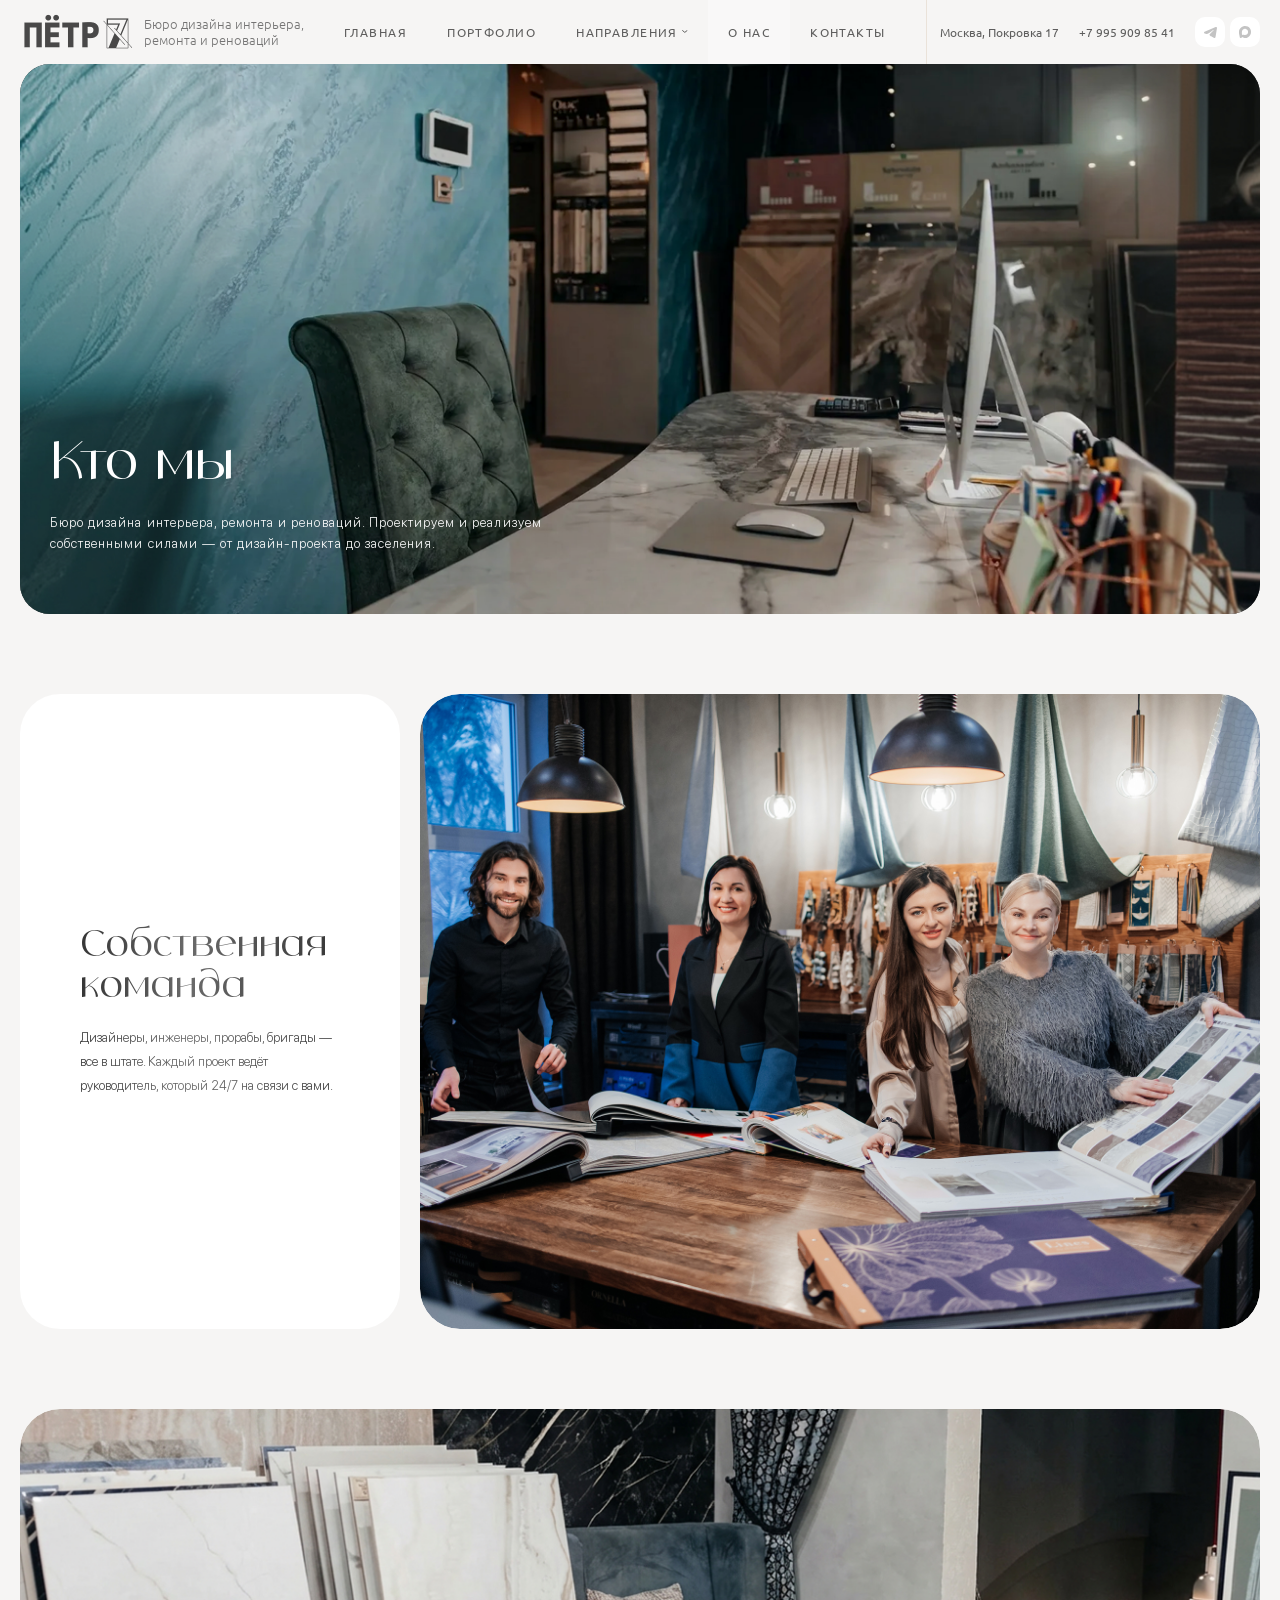
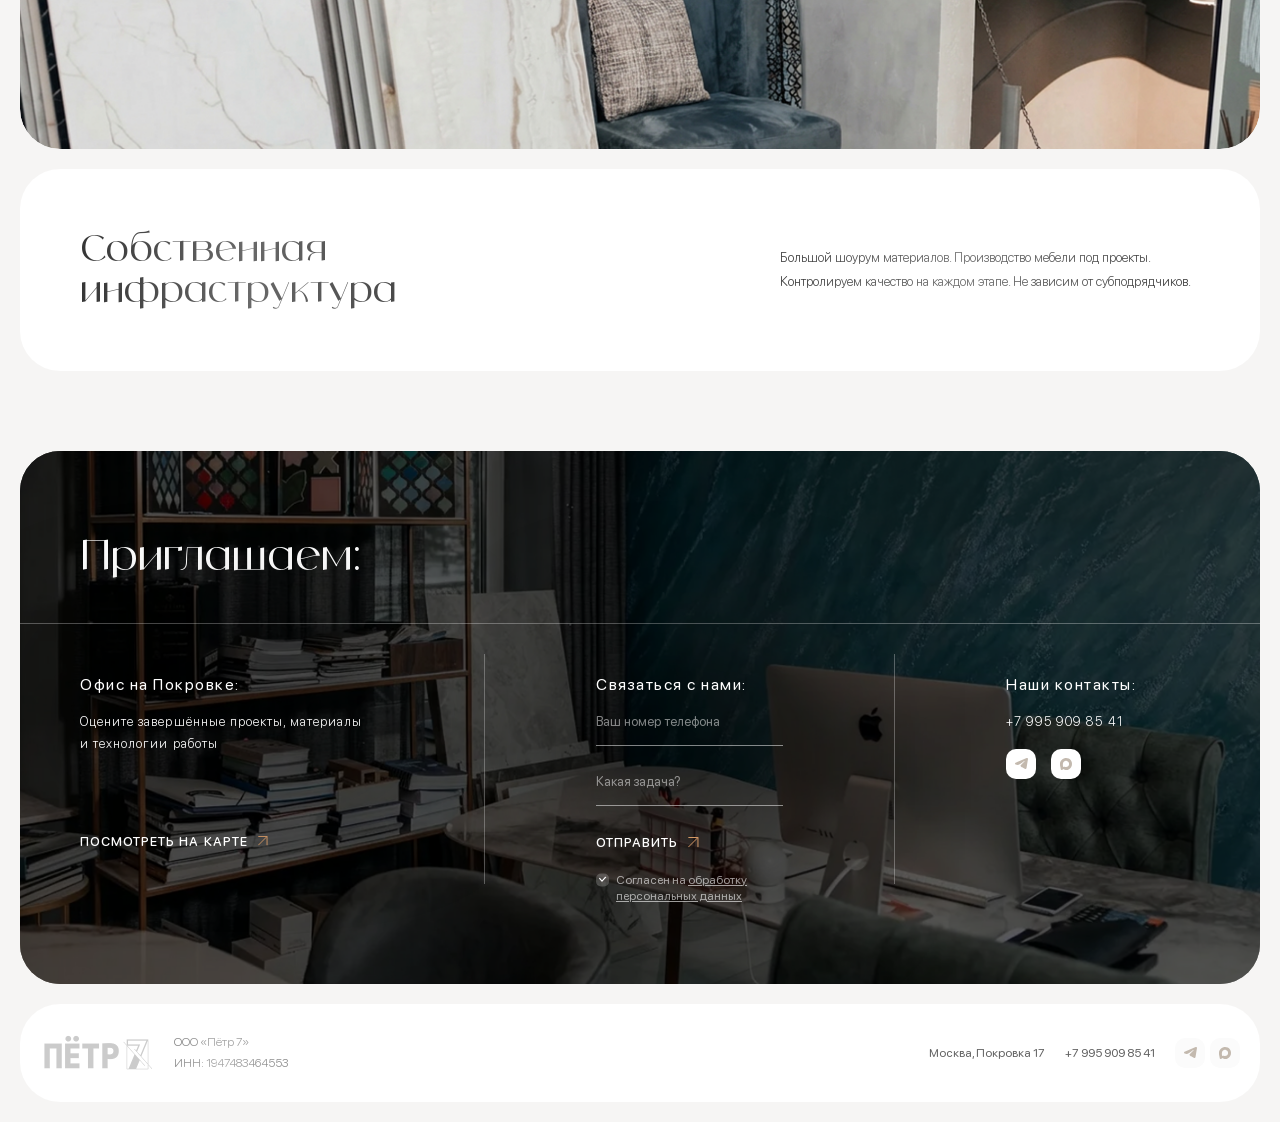
==== about.html @ 589fa59e "Initial commit" ====
<!DOCTYPE html>
<html lang="ru">
	<head>
		<meta http-equiv="Content-Type" content="text/html; charset=utf-8">

		<!-- Adapting the page for mobile devices -->
		<meta name="viewport" content="width=device-width, initial-scale=1, maximum-scale=1">

		<!-- Prohibition of phone number recognition -->
		<meta name="format-detection" content="telephone=no">
		<meta name="SKYPE_TOOLBAR" content ="SKYPE_TOOLBAR_PARSER_COMPATIBLE">

		<!-- Page title -->
		<title>Заголовок страницы</title>

		<!-- Meta description -->
		<meta name="description" content="">

		<!-- Meta Keywords -->
		<meta name="keywords" content="">

		<!-- Changing the color of the mobile browser panel -->
		<meta name="msapplication-TileColor" content="#353535">
		<meta name="theme-color" content="#353535">

		<!-- Connecting style files -->
		<link rel="stylesheet" href="css/reset.css">
		<link rel="stylesheet" href="css/swiper-bundle.min.css">
		<link rel="stylesheet" href="css/swiper.css">
		<link rel="stylesheet" href="css/fancybox.css">
		<link rel="stylesheet" href="css/styles.css">
		<link rel="stylesheet" href="css/fonts.css">

		<link rel="stylesheet" href="css/response_1439.css" media="print, (max-width: 1439px)">
		<link rel="stylesheet" href="css/response_1279.css" media="print, (max-width: 1279px)">
		<link rel="stylesheet" href="css/response_1023.css" media="print, (max-width: 1023px)">
		<link rel="stylesheet" href="css/response_767.css" media="print, (max-width: 767px)">
	</head>

	<body>
		<div class="wrap">
			<div class="main">
				<header>
					<div class="cont">
						<a href="/" class="logo">
							<img src="images/logo.png" alt="">

							<span>Бюро дизайна интерьера,<br> ремонта и реноваций</span>
						</a>

						<nav class="menu">
							<div class="item">
								<a href="/">
									<span>Главная</span>
								</a>
							</div>

							<div class="item">
								<a href="/">
									<span>Портфолио</span>
								</a>
							</div>

							<div class="item">
								<a href="/" class="sub_link">
									<span>Направления</span>

									<svg class="arr"><use xlink:href="images/sprite.svg#ic_arr_ver"></use></svg>
								</a>

								<div class="sub">
									<div><a href="/"></a></div>
								</div>
							</div>

							<div class="item">
								<a class="active">
									<span>О нас</span>
								</a>
							</div>

							<div class="item">
								<a href="/">
									<span>Контакты</span>
								</a>
							</div>
						</nav>

						<div class="address">Москва, Покровка 17</div>

						<div class="phone">
							<a href="tel:+7 995 909 85 41">+7 995 909 85 41</a>
						</div>

						<div class="messengers">
							<a href="/" target="_blank" rel="noopener nofollow" class="tg_link">
								<svg class="icon"><use xlink:href="images/sprite.svg#ic_tg"></use></svg>
							</a>

							<a href="/" target="_blank" rel="noopener nofollow" class="max_link">
								<svg class="icon"><use xlink:href="images/sprite.svg#ic_max"></use></svg>
							</a>
						</div>
					</div>
				</header>


				<section class="mob_header">
					<div class="cont">
						<div class="top">
							<div class="logo">
								<img src="images/logo.png" alt="">
							</div>

							<div class="btns">
								<a href="tel:+7 995 909 85 41" class="btn phone_link">
									<svg class="icon"><use xlink:href="images/sprite.svg#ic_phone"></use></svg>
								</a>

								<a href="/" target="_blank" rel="noopener nofollow" class="btn tg_link">
									<svg class="icon"><use xlink:href="images/sprite.svg#ic_tg"></use></svg>
								</a>

								<a href="/" target="_blank" rel="noopener nofollow" class="btn max_link">
									<svg class="icon"><use xlink:href="images/sprite.svg#ic_max"></use></svg>
								</a>

								<button class="btn mob_menu_btn">
									<svg class="icon"><use xlink:href="images/sprite.svg#ic_menu"></use></svg>
								</button>
							</div>
						</div>

						<div class="bottom">
							<div class="name text_gradient">Бюро дизайна интерьера,<br> ремонта и реноваций</div>

							<div class="address">Москва,<br> Покровка 17</div>
						</div>
					</div>
				</section>


				<section class="about_head block">
					<div class="data">
						<div class="cont l_w">
							<div class="title">Кто мы</div>

							<div class="desc">Бюро дизайна интерьера, ремонта и реноваций. Проектируем и реализуем собственными силами — от дизайн-проекта до заселения.</div>
						</div>

						<picture class="bg">
							<img src="images/tmp/about_head_image.jpg" alt="" loading="lazy" class="cover">
						</picture>
					</div>
				</section>


				<section class="team block">
					<div class="cont l_w">
						<div class="block_head">
							<div class="title medium text_gradient">Собственная команда</div>

							<div class="desc text_gradient">Дизайнеры, инженеры, прорабы, бригады —<br> все в штате. Каждый проект ведёт руководитель, который 24/7 на связи с вами.</div>
						</div>

						<picture class="image">
							<img src="images/tmp/team_image.jpg" alt="" loading="lazy" class="cover">
						</picture>
					</div>
				</section>


				<section class="infrastructure block">
					<div class="cont l_w">
						<picture class="image">
							<img src="images/tmp/infrastructure_image.jpg" alt="" loading="lazy" class="cover">
						</picture>

						<div class="block_head">
							<div class="title medium text_gradient">Собственная инфраструктура</div>

							<div class="desc text_gradient">Большой шоурум материалов. Производство мебели под проекты.<br> Контролируем качество на каждом этапе. Не зависим от субподрядчиков.</div>
						</div>
					</div>
				</section>


				<section class="contacts_block">
					<div class="data">
						<div class="cont">
							<div class="block_head xl_m">
								<div class="title">Приглашаем:</div>
							</div>

							<div class="row">
								<div class="col">
									<div class="office">
										<div class="title">Офис на Покровке:</div>

										<div class="desc">Оцените завершённые проекты, материалы и технологии работы</div>
									</div>

									<div class="map_link">
										<a href="/">
											<span>ПОСМОТРЕТЬ НА КАРТЕ</span>

											<svg class="icon"><use xlink:href="images/sprite.svg#ic_arrow_diagonal"></use></svg>
										</a>
									</div>
								</div>

								<div class="sep"></div>

								<div class="feedback">
									<div class="title">Связаться с нами:</div>

									<form action="" class="form">
										<div class="line">
											<div class="field">
												<input type="tel" name="" value="" class="input" placeholder="Ваш номер телефона">
											</div>
										</div>

										<div class="line">
											<div class="field">
												<input type="text" name="" value="" class="input" placeholder="Какая задача?">
											</div>
										</div>

										<div class="submit">
											<button type="submit" class="submit_btn">
												<span>ОТПРАВИТЬ</span>

												<svg class="icon"><use xlink:href="images/sprite.svg#ic_arrow_diagonal"></use></svg>
											</button>
										</div>

										<div class="agree">
											<div class="field">
												<label class="checkbox">
													<input type="checkbox" name="agree" checked>

													<div class="check">
														<svg class="icon"><use xlink:href="images/sprite.svg#ic_check"></use></svg>
													</div>

													<div>Согласен на <a href="/" target="_blank">обработку персональных данных</a></div>
												</label>
											</div>
										</div>
									</form>
								</div>

								<div class="sep"></div>

								<div class="contacts">
									<div class="title">Наши контакты:</div>

									<div class="phone">
										<a href="tel:+7 995 909 85 41">+7 995 909 85 41</a>
									</div>

									<div class="messengers">
										<a href="/" target="_blank" rel="noopener nofollow" class="tg_link">
											<svg class="icon"><use xlink:href="images/sprite.svg#ic_tg"></use></svg>
										</a>

										<a href="/" target="_blank" rel="noopener nofollow" class="max_link">
											<svg class="icon"><use xlink:href="images/sprite.svg#ic_max"></use></svg>
										</a>
									</div>
								</div>
							</div>
						</div>

						<picture class="bg">
							<img src="images/tmp/bg_contacts_info.jpg" alt="" loading="lazy" class="cover">
						</picture>
					</div>
				</section>
			</div>


			<footer>
				<div class="data">
					<div class="cont">
						<div class="logo">
							<img src="images/logo.png" alt="">
						</div>

						<div class="copyright">
							<div class="text_gradient">ООО «Пётр 7»</div>

							<div class="text_gradient">ИНН: 1947483464553</div>
						</div>

						<div class="address">Москва, Покровка 17</div>

						<div class="phone">
							<a href="tel:+7 995 909 85 41">+7 995 909 85 41</a>
						</div>

						<div class="messengers">
							<a href="/" target="_blank" rel="noopener nofollow" class="tg_link">
								<svg class="icon"><use xlink:href="images/sprite.svg#ic_tg"></use></svg>
							</a>

							<a href="/" target="_blank" rel="noopener nofollow" class="max_link">
								<svg class="icon"><use xlink:href="images/sprite.svg#ic_max"></use></svg>
							</a>
						</div>
					</div>
				</div>
			</footer>


			<div class="overlay"></div>
		</div>


		<!-- Connecting javascript files -->
		<script src="js/jquery-3.7.1.min.js"></script>
		<script src="js/functions.js"></script>
		<script src="js/swiper-bundle.min.js"></script>
		<script src="js/fancybox.js"></script>
		<script src="js/imask.js"></script>
		<script src="js/scripts.js"></script>
	</body>
</html>
---- css/styles.css ----
/*-------------------
    Global styles
-------------------*/
:root
{
    --bg: #f6f5f4;
    --bg_white: #fff;
    --bg_dark: #353535;
    --cont_padding: 20px;
    --cont_padding_double: calc(var(--cont_padding) * 2);
    --cont_padding_half: calc(var(--cont_padding) * .5);
    --content_width_l: 1280px;
    --content_width: 1140px;
    --scroll_width: 17px;
    --custom_scroll_width: 10px;
    --custom_scroll_height: 10px;
    --custom_scroll_border_radius: 0;
    --primary_color: #d59965;
    --dark_color: #353535;
    --dark_color2: #1e1e1e;
    --light_color: #fff;
    --grey_color: #c3c3c3;
    --font_size_xxl: 20px;
    --font_size_xl: 18px;
    --font_size_l: 15px;
    --font_size_m: 14px;
    --font_size: 13px;
    --font_size_s: 12px;
    --font_size_title_l: 66px;
    --font_size_title: 50px;
    --font_size_title_m: 40px;
    --font_size_title_s: 30px;
    --font_size_title_xs: 25px;
    --font_family: 'SFRounded', 'Arial', sans-serif;
    --font_family2: 'Vetrino', 'Arial', sans-serif;
    --font_family3: 'Ubuntu', 'Arial', sans-serif;
    --block_head_offset_xl: 50px;
    --block_head_offset_l: 40px;
    --block_head_offset: 30px;
    --block_padding_l: 60px;
    --block_padding: 40px;
    --block_padding_s: 24px;
    --outside_gap_xl: 120px;
    --outside_gap_l: 110px;
    --outside_gap: 100px;
    --outside_gap_s: 90px;
    --inner_gap_l: 30px;
    --inner_gap: 20px;
    --inner_gap_s: 10px;
    --inner_gap_xs: 5px;
    --border_radius_max: 100px;
    --border_radius_l: 40px;
    --border_radius: 30px;
    --border_radius_s: 20px;
    --border_radius_xs: 10px;
    --zero_px: calc(0 * 1px);
}


::selection
{
    color: var(--light_color);
    background: var(--primary_color);
}

::-moz-selection
{
    color: var(--light_color);
    background: var(--primary_color);
}



html
{
    height: 100%;
    min-height: -moz-available;
    min-height: -webkit-fill-available;
    min-height:         fill-available;
}


html.custom_scroll ::-webkit-scrollbar
{
    width: var(--custom_scroll_width);
    height: var(--custom_scroll_height);

    border-radius: var(--custom_scroll_border_radius);
    background-color: var(--bg);
}


html.custom_scroll ::-webkit-scrollbar-thumb
{
    border-radius: var(--custom_scroll_border_radius);
    background-color: var(--primary_color);
}


body
{
    height: 100%;
    min-height: -moz-available;
    min-height: -webkit-fill-available;
    min-height:         fill-available;

    font-family: var(--font_family);
    font-size: var(--font_size);
    font-weight: 400;
    line-height: normal;

    color: var(--dark_color);
}


body.lock
{
    overflow: clip;
}


button
{
    display: inline-block;

    font-family: inherit;
    font-size: inherit;
    font-weight: inherit;
    line-height: inherit;

    cursor: pointer;
    vertical-align: top;
    letter-spacing: inherit;

    color: inherit;
    border: none;
    background: none;
}


.wrap
{
    position: relative;

    display: flex;
    overflow: clip;
    flex-direction: column;

    min-height: 100%;

    z-index: 5;

    background: var(--bg);
}


.wrap > .main
{
    position: relative;

    display: flex;
    flex: 1 0 auto;
    flex-direction: column;
}


.cont
{
    width: 100%;
    max-width: calc(var(--content_width) + var(--cont_padding_double));
    margin-inline: auto;
    padding-inline: var(--cont_padding);
}


.cont.l_w
{
    max-width: calc(var(--content_width_l) + var(--cont_padding_double));
}



.block
{
    margin-bottom: var(--outside_gap);
}

.block.xl_m
{
    margin-bottom: var(--outside_gap_xl);
}

.block.l_m
{
    margin-bottom: var(--outside_gap_l);
}

.block.s_m
{
    margin-bottom: var(--outside_gap_s);
}

.block.no_m
{
    margin-bottom: 0;
}


.block.bg_white
{
    padding-block: 77px 50px;

    border-radius: var(--border_radius_l);
    background: var(--bg_white);
}



img.cover,
video.cover
{
    display: block;

    width: 100%;
    height: 100%;

    border-radius: inherit;

    object-fit: cover;
}



.overlay
{
    position: fixed;
    top: 0;
    left: 0;

    display: none;

    width: 100%;
    height: 100%;

    z-index: 100;

    opacity: .6;
    background: var(--dark_color);
}



.text_gradient
{
    background: linear-gradient(90deg, var(--dark_color) 0%, #6a6a6a 41.83%, var(--dark_color) 100%);
    -webkit-background-clip: text;
            background-clip: text;

    -webkit-text-fill-color: transparent;
}



/*--------------
    Fancybox
--------------*/
.fancybox__container
{
    --fancybox-backdrop-bg: var(--dark_color);
    --f-close-button-width: 40px;
    --f-close-button-height: 40px;
    --f-close-border-radius: 0;
    --f-close-button-color: var(--dark_color);
    --f-close-button-hover-color: var(--dark_color);
    --f-close-button-svg-width: 24px;
    --f-close-button-svg-height: 24px;
    --f-close-button-svg-stroke-width: 1;
    --f-close-button-bg: transparent;
    --f-close-button-hover-bg: transparent;
    --f-close-button-active-bg: transparent;
}


.fancybox__slide,
.fancybox__slide.has-html,
.fancybox__slide.has-close-btn
{
    padding: var(--inner_gap);
}


.f-button.is-close-button
{
    top: 0;
    right: 0;
}



/*--------------
    Grid row
--------------*/
.grid_row
{
    display: flex;
    align-content: stretch;
    align-items: stretch;
    flex-wrap: wrap;
    justify-content: flex-start;

    margin-bottom: calc(var(--gap_y) * -1);
    margin-left: calc(var(--gap_x) * -1);

    --items_per_line: 3;
    --gap_x: var(--inner_gap);
    --gap_y: var(--inner_gap);
}


.grid_row.centered
{
    justify-content: center;
}


.grid_row > *
{
    width: calc(100% / var(--items_per_line) * var(--width_multiplier, 1) - var(--gap_x));
    margin-bottom: var(--gap_y);
    margin-left: var(--gap_x);
}



/*--------------
    All link
--------------*/
.all_link
{
    margin-top: 50px;
}


.all_link a
{
    display: flex;
    align-content: center;
    align-items: center;
    flex-wrap: wrap;
    justify-content: space-between;

    width: fit-content;
    margin-inline: auto;

    font-size: var(--font_size_l);
    font-weight: 300;
    line-height: calc(100% + 6px);

    text-decoration: none;
    letter-spacing: 1.2px;
    text-transform: uppercase;

    color: currentColor;

    gap: var(--inner_gap_s);
}


.all_link a .icon
{
    display: block;

    width: 10px;

    color: var(--primary_color);

    aspect-ratio: 1 / 1;
}



/*----------------
    Pagination
----------------*/
.pagination
{
    display: flex;
    align-content: center;
    align-items: center;
    flex-wrap: wrap;
    justify-content: center;

    margin-top: 50px;

    gap: var(--inner_gap_xs);
}


.pagination a,
.pagination .sep
{
    display: flex;
    align-content: center;
    align-items: center;
    flex-wrap: wrap;
    justify-content: center;

    width: 50px;
    height: 50px;

    font-size: var(--font_size_l);
    line-height: calc(100% + 6px);

    transition: .2s linear;
    text-align: center;
    text-decoration: none;

    color: rgba(156, 156, 156, .6);
    border-radius: 15px;
    background: var(--bg_white);
}


.pagination .sep
{
    background: none;
}


.pagination a:hover,
.pagination a.active
{
    color: #565656;
    background: none;
}


.pagination a.prev,
.pagination a.next
{
    width: 120px;

    color: var(--light_color);
    background: var(--primary_color);
}


.pagination a.prev
{
    margin-right: 15px;
}

.pagination a.next
{
    margin-left: 15px;
}


.pagination a.prev .icon,
.pagination a.next .icon
{
    display: block;

    width: 25px;
    height: 15px;
}


.pagination a.next .icon
{
    transform: scale(-1, 1);
}



/*----------
    Tabs
----------*/
.tabs
{
    position: relative;

    display: flex;
    align-content: center;
    align-items: center;
    flex-wrap: wrap;
    justify-content: space-between;

    margin-bottom: 60px;
}


.tabs:before,
.tabs:after
{
    position: absolute;
    top: 0;
    left: 50%;

    display: block;

    width: 100vw;
    height: 1px;

    content: '';
    transform: translateX(-50%);
    pointer-events: none;

    opacity: .2;
    background: #979797;
}


.tabs:after
{
    top: auto;
    bottom: 0;
}


.tabs .sep
{
    width: 1px;
    height: 35px;

    opacity: .2;
    background: #979797;
}


.tabs .btn
{
    display: flex;
    align-content: center;
    align-items: center;
    flex-wrap: wrap;
    justify-content: flex-start;

    min-height: 60px;

    font-weight: 500;
    line-height: calc(100% + 10px);

    transition: opacity .2s linear;
    letter-spacing: 1.04px;

    opacity: .5;
    color: #6c6c6c;

    gap: var(--inner_gap_s);
}


.tabs .btn .icon
{
    display: block;

    width: 11px;

    transition: .2s linear;
    transform: rotate(180deg);

    aspect-ratio: 1 / 1;
}


.tabs .btn:hover,
.tabs .btn.active
{
    opacity: 1;
}


.tabs .btn:hover .icon,
.tabs .btn.active .icon
{
    color: var(--primary_color);
}


.tabs .btn.active .icon
{
    transform: rotate(270deg);
}


.tab_content
{
    position: relative;

    visibility: hidden;
    overflow: hidden;

    height: 0;

    pointer-events: none;

    opacity: 0;
}

.tab_content.active
{
    visibility: visible;
    overflow: visible;

    height: auto;

    transition: opacity .5s linear;
    pointer-events: auto;

    opacity: 1;
}



/*---------------
    Accordion
---------------*/
.accordion_item .head
{
    display: flex;
    align-content: center;
    align-items: center;
    flex-wrap: nowrap;
    justify-content: flex-start;

    padding-block: var(--inner_gap);

    cursor: pointer;

    border-bottom: 1px solid #eee;

    gap: 14px;
}


.accordion_item .head .icon
{
    display: flex;
    align-content: center;
    align-items: center;
    flex-wrap: wrap;
    justify-content: center;

    width: 24px;

    aspect-ratio: 1 / 1;
}


.accordion_item .head .icon img
{
    display: block;

    width: 100%;

    aspect-ratio: 1 / 1;
}


.accordion_item .head .title
{
    font-size: var(--font_size_xxl);
    line-height: calc(100% + 7px);
}


.accordion_item .head .arr
{
    display: flex;
    align-content: center;
    align-items: center;
    flex-wrap: wrap;
    justify-content: center;

    width: 30px;
    min-width: 30px;
    margin-left: auto;

    color: #bdbdbd;
    border-radius: var(--border_radius_xs);
    background: var(--bg_white);

    aspect-ratio: 1 / 1;
}


.accordion_item .head .arr svg
{
    display: block;

    width: 10px;
    height: 7px;

    transition: transform .2s linear;
}


.accordion_item .data
{
    display: none;

    padding-block: var(--inner_gap) var(--inner_gap_s);
}


.accordion_item .text_block
{
    font-weight: 400;
    line-height: calc(100% + 8px);

    opacity: .5;
}


.accordion_item.active .head .arr svg
{
    transform: rotate(180deg);
}



/*------------
    Header
------------*/
header
{
    position: relative;

    font-family: var(--font_family3);

    z-index: 9;

    color: var(--dark_color2);

    --content_width: 1340px;
}


header .cont
{
    display: flex;
    align-content: center;
    align-items: center;
    flex-wrap: wrap;
    justify-content: space-between;
}



header .logo
{
    display: flex;
    align-content: center;
    align-items: center;
    flex-wrap: wrap;
    justify-content: flex-start;

    font-weight: 300;
    line-height: calc(100% + 3px);

    text-decoration: none;

    color: currentColor;

    gap: 16px;
}


header .logo img
{
    display: block;

    width: 114px;
    height: 38px;

    opacity: .7;
}


header .logo span
{
    opacity: .6;
}



header .menu
{
    display: flex;
    align-content: stretch;
    align-items: stretch;
    flex-wrap: wrap;
    justify-content: flex-start;

    margin-right: auto;
    margin-left: var(--block_padding);
    padding-right: var(--block_padding);

    border-right: 1px solid #eae2d9;
}


header .menu .item
{
    position: relative;
}


header .menu .item > a
{
    display: flex;
    align-content: center;
    align-items: center;
    flex-wrap: wrap;
    justify-content: center;

    height: 73px;
    padding-block: var(--inner_gap_s);
    padding-inline: var(--inner_gap);

    font-size: var(--font_size_s);
    line-height: calc(100% + 4px);

    transition: background .2s linear;
    text-decoration: none;
    letter-spacing: 1.44px;
    text-transform: uppercase;

    opacity: .7;
    color: currentColor;

    gap: 4px;
}


header .menu .item > a .arr
{
    display: block;

    width: 6px;
    height: 4px;
}


header .menu .item:hover > a,
header .menu .item > a.active
{
    background: rgba(255, 255, 255, .5);
}


header .menu .sub
{
    position: absolute;
    top: 100%;
    left: 0;

    visibility: hidden;

    min-width: 100%;
    padding-block: var(--inner_gap);

    z-index: 9;
    transition: .2s linear;
    pointer-events: none;

    opacity: 0;
    background: var(--bg);
    box-shadow: 0 4px 4px rgba(0, 0, 0, .25);
}


@media (hover: hover) and (pointer: fine)
{
    header .menu .item:hover .sub
    {
        visibility: visible;

        pointer-events: auto;

        opacity: 1;
    }
}


header .menu .sub a
{
    display: block;

    padding-block: var(--inner_gap);
    padding-inline: var(--inner_gap);

    transition: color .2s linear;
    text-decoration: none;

    color: currentColor;
}


header .menu .sub a:hover,
header .menu .sub a.active
{
    color: var(--primary_color);
}



header .address
{
    font-size: var(--font_size_s);
    line-height: calc(100% + 4px);

    opacity: .7;
}



header .phone
{
    margin-left: 24px;

    font-size: var(--font_size_s);
    line-height: calc(100% + 4px);
}


header .phone a
{
    white-space: nowrap;
    text-decoration: none;

    opacity: .7;
    color: currentColor;
}



header .messengers
{
    display: flex;
    align-content: flex-start;
    align-items: flex-start;
    flex-wrap: wrap;
    justify-content: flex-start;

    margin-left: 24px;

    gap: var(--inner_gap_xs);
}


header .messengers a
{
    display: flex;
    align-content: center;
    align-items: center;
    flex-wrap: wrap;
    justify-content: center;

    width: 30px;

    text-decoration: none;

    color: var(--grey_color);
    border-radius: var(--border_radius_xs);
    background: var(--bg_white);

    aspect-ratio: 1 / 1;
}


header .messengers .icon
{
    display: block;
}


header .messengers .tg_link .icon
{
    width: 13px;
    height: 11px;
}


header .messengers .max_link .icon
{
    width: 12px;
    height: 12px;
}



/*-----------------
    Mob. header
-----------------*/
.mob_header
{
    position: sticky;
    top: 0;

    display: none;

    width: 100%;
    margin-bottom: var(--inner_gap_s);
    padding-block: var(--inner_gap_xs);

    z-index: 101;
}



.mob_header .top
{
    display: flex;
    align-content: center;
    align-items: center;
    flex-wrap: wrap;
    justify-content: space-between;

    padding-block: var(--inner_gap_s);
    padding-inline: 15px;

    border-radius: 15px;

    gap: var(--inner_gap_s);
}


.mob_header .bottom
{
    display: flex;
    align-content: center;
    align-items: center;
    flex-wrap: wrap;
    justify-content: space-between;

    padding-block: var(--inner_gap_s);
    padding-inline: 15px;

    font-size: var(--font_size_s);
    line-height: calc(100% + 5px);

    border-radius: var(--border_radius_xs);
    background: var(--bg_white);
}



.mob_header .logo
{
    display: block;

    margin-right: auto;

    text-decoration: none;

    color: currentColor;
}


.mob_header .logo img
{
    width: 100px;
    height: 35px;

    opacity: .7;
}



.mob_header .btns
{
    display: flex;
    align-content: center;
    align-items: center;
    flex-wrap: wrap;
    justify-content: flex-start;

    gap: var(--inner_gap_xs);
}


.mob_header .btns .btn
{
    display: flex;
    align-content: center;
    align-items: center;
    flex-wrap: wrap;
    justify-content: center;

    width: 45px;

    transition: .2s linear;
    text-decoration: none;

    color: #a9a9a9;
    border-radius: var(--border_radius_xs);
    background: #fff;
    background: var(--bg_white);

    aspect-ratio: 1 / 1;
}


.mob_header .btns .btn .icon
{
    display: block;

    width: 14px;
    height: 14px;
}


.mob_header .btns .tg_link .icon
{
    width: 15px;
    height: 13px;
}


.mob_header .btns .mob_menu_btn
{
    color: var(--light_color);
    background: var(--primary_color);
}


.mob_header .btns .mob_menu_btn .icon
{
    width: 19px;
    height: 14px;
}



.mob_header .name
{
    opacity: .4;
}



.mob_header .address
{
    opacity: .7;
}



.mob_header.fixed,
.menu_open .mob_header
{
    pointer-events: none;
}


.mob_header.fixed .top,
.menu_open .mob_header .top
{
    pointer-events: auto;

    background: var(--bg_white);
    box-shadow: 0 10px 30px 0 rgba(0, 0, 0, .10);
}


.mob_header.fixed .bottom,
.menu_open .mob_header .bottom
{
    opacity: 0;
}


.mob_header.fixed .btns .btn:not(.mob_menu_btn),
.menu_open .mob_header .btns .btn:not(.mob_menu_btn)
{
    background: #f9f9f9;
}



/*---------------
    Page head
---------------*/
.page_head
{
    margin-bottom: 48px;
    padding-top: 26px;

    border-top: 1px solid rgba(0, 0, 0, .1);
}


.page_head.s_m
{
    margin-bottom: var(--inner_gap_l);
}


.page_head .cont
{
    display: flex;
    flex-direction: column;

    gap: var(--inner_gap_s);
}



.breadcrumbs
{
    display: flex;
    align-content: center;
    align-items: center;
    flex-wrap: wrap;
    justify-content: flex-start;

    margin-bottom: var(--inner_gap);

    font-weight: 300;
    line-height: calc(100% + 8px);

    gap: var(--inner_gap_s);
}


.breadcrumbs.no_m
{
    margin-bottom: 0;
}


.breadcrumbs a
{
    text-decoration: none;

    opacity: .6;
    color: currentColor;
}


.breadcrumbs .sep
{
    opacity: .3;
}



.page_head .row
{
    display: flex;
    align-content: center;
    align-items: center;
    flex-wrap: wrap;
    justify-content: space-between;
}



.page_title
{
    width: fit-content;

    font-family: var(--font_family2);
    font-size: var(--font_size_title);
    font-weight: 400;
    line-height: calc(100% + 12px);
}



.page_desc
{
    width: fit-content;

    font-weight: 300;
    line-height: calc(100% + 8px);

    opacity: .6;
}



.page_head .order_btn
{
    display: flex;
    align-content: center;
    align-items: center;
    flex-wrap: wrap;
    justify-content: center;

    font-size: var(--font_size_l);
    font-weight: 300;
    line-height: calc(100% + 6px);

    letter-spacing: 1.2px;

    gap: var(--inner_gap_s);
}


.page_head .order_btn .icon
{
    display: block;

    width: 10px;

    color: var(--primary_color);

    aspect-ratio: 1 / 1;
}



/*----------------
    Page links
----------------*/
.page_links
{
    position: relative;

    margin-top: var(--block_padding);
}


.page_links:before,
.page_links:after
{
    position: absolute;
    top: 0;
    left: 50%;

    display: block;

    width: 100vw;
    height: 1px;

    content: '';
    transform: translateX(-50%);
    pointer-events: none;

    opacity: .2;
    background: #979797;
}


.page_links:after
{
    top: auto;
    bottom: 0;
}


.page_links .swiper
{
    overflow: visible;
}


.page_links .swiper.six_slides
{
    --visible_slides: 6;
}

.page_links .swiper.five_slides
{
    --visible_slides: 5;
}

.page_links .swiper.four_slides
{
    --visible_slides: 4;
}

.page_links .swiper.three_slides
{
    --visible_slides: 3;
}

.page_links .swiper.two_slides
{
    --visible_slides: 2;
}


.page_links .swiper-slide
{
    position: relative;

    width: calc((var(--content_width_l) - (var(--visible_slides) - 1) * var(--inner_gap)) / var(--visible_slides));
}


.page_links .swiper-slide + .swiper-slide:before
{
    position: absolute;
    top: 0;
    bottom: 0;
    left: -20px;

    width: 1px;
    height: 35px;
    margin-block: auto;

    content: '';
    pointer-events: none;

    opacity: .2;
    background: #979797;
}


.page_links .swiper-button-next,
.page_links .swiper-button-prev
{
    background: var(--bg_white);

    --swiper-navigation-color: #c1c1c1;
    --swiper-navigation-size: 40px;
    --swiper-navigation-sides-offset: 0;
}


.page_links .swiper-button-next span,
.page_links .swiper-button-prev span
{
    position: relative;

    display: flex;
    align-content: center;
    align-items: center;
    flex-wrap: wrap;
    justify-content: center;

    width: 100%;
    height: 100%;

    z-index: 3;

    border-radius: inherit;
    background: var(--bg_white);
}


.page_links .swiper-button-prev:before,
.page_links .swiper-button-next:before
{
    position: absolute;
    top: 50%;
    right: 0;

    display: block;

    width: 100vw;
    height: 58px;

    content: '';
    z-index: 1;
    transform: translateY(-50%);
    pointer-events: none;

    background: var(--bg);
}


.page_links .swiper-button-prev:after,
.page_links .swiper-button-next:after
{
    position: absolute;
    top: 50%;
    left: 100%;

    display: block;

    width: 231px;
    height: 58px;

    content: '';
    z-index: 1;
    transform: translateY(-50%);
    pointer-events: none;

    background: linear-gradient(to right, var(--bg) 0%, rgba(246, 245, 244, 0) 100%);
}


.page_links .swiper-button-next:before
{
    right: auto;
    left: 0;
}


.page_links .swiper-button-next:after
{
    right: 100%;
    left: auto;

    transform: translateY(-50%) scale(-1, 1);
}


.page_links .swiper-button-next.swiper-button-disabled,
.page_links .swiper-button-prev.swiper-button-disabled
{
    opacity: 0;
}


.page_links a
{
    display: flex;
    align-content: center;
    align-items: center;
    flex-wrap: wrap;
    justify-content: center;

    min-height: 60px;

    font-weight: 500;
    line-height: calc(100% + 10px);

    transition: opacity .2s linear;
    text-decoration: none;
    letter-spacing: 1.04px;

    opacity: .5;
    color: #6c6c6c;

    gap: var(--inner_gap_s);
}


.page_links a .icon
{
    display: block;

    width: 11px;

    transition: .2s linear;
    transform: rotate(180deg);

    aspect-ratio: 1 / 1;
}


.page_links a:hover,
.page_links a.active
{
    opacity: 1;
}


.page_links a:hover .icon,
.page_links a.active .icon
{
    color: var(--primary_color);
}


.page_links a.active .icon
{
    transform: rotate(270deg);
}



/*----------------
    Block head
----------------*/
.block_head
{
    display: flex;
    flex-direction: column;

    margin-bottom: var(--block_head_offset);

    gap: var(--inner_gap);
}


.block_head.center
{
    align-content: center;
    align-items: center;

    text-align: center;
}


.block_head.row
{
    align-content: flex-end;
    align-items: flex-end;
    flex-direction: row;
    flex-wrap: wrap;
    justify-content: space-between;
}


.block_head.l_m
{
    margin-bottom: var(--block_head_offset_l);
}

.block_head.xl_m
{
    margin-bottom: var(--block_head_offset_xl);
}


.block_head .title
{
    width: fit-content;

    font-family: var(--font_family2);
    font-size: var(--font_size_title);
    font-weight: 400;
    line-height: calc(100% + 12px);
}


.block_head .title.medium
{
    font-size: var(--font_size_title_m);
    line-height: calc(100% + 5px);
}

.block_head .title.small
{
    font-size: var(--font_size_title_s);
}


.block_head .title span
{
    color: var(--grey_color);
}


.block_head .desc
{
    font-weight: 300;
    line-height: calc(100% + 11px);
}


.block_head.row .desc
{
    width: 406px;
    max-width: 100%;
    margin-bottom: var(--inner_gap_s);
}



/*------------------
    Form elements
------------------*/
.form
{
    --form_border_color: #dadada;
    --form_border_color_focus: var(--dark_color);
    --form_border_radius: var(--border_radius);
    --form_error_color: red;
    --form_bg_color: none;
    --form_placeholder_color: rgba(53, 53, 53, .4);
    --form_line_gap: var(--inner_gap);
    --form_input_height: 80px;
    --form_input_padding_inline: var(--block_padding);
}


.form ::-webkit-input-placeholder
{
    color: var(--form_placeholder_color);
}

.form :-moz-placeholder
{
    color: var(--form_placeholder_color);
}

.form ::-moz-placeholder
{
    opacity: 1;
    color: var(--form_placeholder_color);
}

.form :-ms-input-placeholder
{
    color: var(--form_placeholder_color);
}


.form .line
{
    margin-bottom: var(--form_line_gap);
}


.form .field
{
    position: relative;
}


.form .input
{
    display: block;

    width: 100%;
    height: var(--form_input_height);
    padding-inline: var(--form_input_padding_inline);

    font-family: var(--font_family);
    font-size: var(--font_size);

    transition: border-color .2s linear;
    text-transform: uppercase;

    color: var(--dark_color);
    border: 1px solid var(--form_border_color);
    border-radius: var(--form_border_radius);
    background: var(--form_bg_color);
}

.form .input:-webkit-autofill
{
    -webkit-box-shadow: inset 0 0 0 50px var(--form_bg_color) !important;
}


.form .input:focus
{
    border-color: var(--form_border_color_focus);
}


.form .error
{
    border-color: var(--form_error_color);
}


.form .error_text
{
    margin-top: var(--inner_gap_xs);

    color: var(--form_error_color);

    size: var(--font_size_s);
}


.form .checkbox
{
    position: relative;

    display: block;

    width: fit-content;
    min-height: 16px;
    padding-left: 23px;

    font-size: var(--font_size_l);
    line-height: calc(100% + 6px);

    cursor: pointer;

    color: rgba(53, 53, 53, .4);
}


.form .checkbox input
{
    display: none;
}


.form .checkbox .check
{
    position: absolute;
    top: .5lh;
    left: 0;

    display: flex;
    align-content: center;
    align-items: center;
    flex-wrap: wrap;
    justify-content: center;

    width: 16px;
    height: 16px;

    transform: translateY(-50%);

    color: #585858;
    border: 1px solid var(--form_border_color);
    border-radius: 7px;
}


.form .checkbox .check .icon
{
    display: block;

    width: 8px;
    height: 6px;

    transition: opacity .2s linear;

    opacity: 0;
}


.form .checkbox a
{
    color: currentColor;

    text-decoration-thickness: 1px;
}


.form .checkbox input:checked ~ .check .icon
{
    opacity: 1;
}


.form .submit_btn
{
    display: flex;
    align-content: center;
    align-items: center;
    flex-wrap: wrap;
    justify-content: center;

    width: 100%;
    height: var(--form_input_height);
    padding-inline: var(--block_padding);

    transition: .2s linear;

    border: 1px solid var(--form_border_color);
    border-radius: var(--form_border_radius);

    gap: var(--inner_gap_s);
}


.form .submit_btn .icon
{
    display: block;

    width: 11px;

    transition: color .2s linear;

    color: var(--primary_color);

    aspect-ratio: 1 / 1;
}


.form .submit_btn:hover
{
    color: var(--light_color);
    border-color: var(--primary_color);
    background: var(--primary_color);
}


.form .submit_btn:hover .icon
{
    color: var(--light_color);
}



/*----------------
    Typography
----------------*/
.text_block
{
    font-size: var(--font_size_m);
    font-weight: 300;
    line-height: calc(100% + 11px);
}


.text_block > *
{
    margin-bottom: 15px;
}


.text_block > :last-child
{
    margin-bottom: 0 !important;
}

.text_block > :first-child
{
    margin-top: 0 !important;
}


.text_block a
{
    color: var(--primary_color);

    text-decoration-thickness: 1px;
}


.text_block a:hover
{
    text-decoration: none;
}


.text_block ul
{
    display: flex;
    flex-direction: column;

    gap: 15px;
}


.text_block ul li
{
    position: relative;

    display: block;
    overflow: hidden;

    padding-left: 10px;

    list-style-type: none;
}


.text_block ul li:before
{
    position: absolute;
    top: .5lh;
    left: 0;

    display: block;

    width: 4px;

    content: '';
    transform: translateY(-50%) rotate(45deg);

    border-radius: 2px;
    background: #b2b2b2;

    aspect-ratio: 1 / 1;
}



/*-------------------
    First section
-------------------*/
.first_section
{
    padding-inline: var(--cont_padding);
}


.first_section .data
{
    position: relative;

    overflow: hidden;

    width: 1400px;
    max-width: 100%;
    margin-inline: auto;

    text-align: center;

    color: var(--light_color);
    border-radius: var(--border_radius);
    background: var(--bg_dark);
}


.first_section .data:before,
.first_section .data:after
{
    position: absolute;
    right: 0;
    bottom: 199px;
    left: 0;

    display: block;

    width: 752px;
    max-width: 100%;
    height: 149px;
    margin-inline: auto;

    content: '';
    z-index: 2;
    pointer-events: none;

    opacity: .6;
    background: #000;

    filter: blur(199.5px);
}


.first_section .bg
{
    position: absolute;
    inset: 0;

    display: block;

    z-index: 1;
    pointer-events: none;
}


.first_section .bg:after
{
    position: absolute;
    inset: 0;

    display: block;

    content: '';

    background: rgba(0, 0, 0, .39);
}


.first_section .cont
{
    position: relative;

    display: flex;
    flex-direction: column;
    justify-content: flex-end;

    min-height: 695px;
    padding-block: 66px;

    z-index: 3;
}


.first_section .title
{
    font-family: var(--font_family2);
    font-size: var(--font_size_title_l);
    font-weight: 400;
    line-height: 1;
}


.first_section .desc
{
    width: 427px;
    max-width: 100%;
    margin-inline: auto;
    margin-top: var(--inner_gap_l);

    font-weight: 300;
    line-height: calc(100% + 8px);

    letter-spacing: 1.04px;
}


.first_section .links
{
    position: relative;

    display: flex;
    align-content: center;
    align-items: center;
    flex-wrap: wrap;
    justify-content: center;

    margin-top: var(--inner_gap_l);
    padding-bottom: 15px;

    font-size: var(--font_size_l);
    font-weight: 300;
    line-height: calc(100% + 6px);

    letter-spacing: 1.2px;

    gap: 14px;
}


.first_section .links > *
{
    position: relative;

    z-index: 3;
}


.first_section .links:before
{
    position: absolute;
    bottom: 0;
    left: 50%;

    display: block;

    width: 100vw;
    height: 1px;

    content: '';
    z-index: 1;
    transform: translateX(-50%);
    pointer-events: none;

    opacity: .2;
    background: var(--bg_white);
}


.first_section .links .sep
{
    width: 1px;
    height: 35px;

    opacity: .2;
    background: var(--bg_white);
}


.first_section .links .link
{
    position: relative;

    display: flex;
    align-content: center;
    align-items: center;
    flex-wrap: wrap;
    justify-content: center;

    height: 35px;
    padding-inline: 12px;

    text-decoration: none;

    color: currentColor;

    gap: var(--inner_gap_s);
}


.first_section .links .link:after
{
    position: absolute;
    bottom: -15px;

    display: block;

    width: 100%;
    height: 1px;

    content: '';
    pointer-events: none;

    opacity: .5;
    background: var(--bg_white);
}


.first_section .links .link .icon
{
    display: block;

    width: 11px;

    color: var(--primary_color);

    aspect-ratio: 1 / 1;
}



/*----------------
    Directions
----------------*/
.directions .row
{
    display: flex;
    overflow: hidden;
    align-content: stretch;
    align-items: stretch;
    flex-wrap: nowrap;
    justify-content: flex-start;

    border-radius: var(--border_radius_l);

    gap: var(--inner_gap_s);
}


.directions .section
{
    position: relative;

    overflow: hidden;

    width: 156px;
    min-width: 156px;
    height: 560px;

    transition: width .2s linear;

    color: var(--light_color);
    background: var(--bg_dark);
}


.directions .section:after
{
    position: absolute;
    top: 0;
    right: 36px;
    bottom: 0;

    display: block;

    width: 606px;
    max-width: 100%;
    height: 339px;
    max-height: 100%;
    margin-block: auto;

    content: '';
    z-index: 2;
    transition: .2s linear;
    pointer-events: none;

    opacity: 0;
    background: #000;

    filter: blur(100px);
}


.directions .section .arrow
{
    position: absolute;
    top: var(--inner_gap);
    right: var(--inner_gap);

    display: block;

    width: 24px;

    z-index: 3;
    transition: transform .2s linear;
    pointer-events: none;

    aspect-ratio: 1 / 1;
}


.directions .section .thumb
{
    position: absolute;
    inset: 0;

    display: block;

    z-index: 1;
}


.directions .section .thumb:after
{
    position: absolute;
    inset: 0;

    display: block;

    content: '';

    background: rgba(0, 0, 0, .40);
}


.directions .section .name
{
    position: absolute;
    top: 0;
    left: 0;

    display: flex;
    flex-direction: column;
    justify-content: flex-end;

    width: 156px;
    max-width: 100%;
    height: 100%;
    padding-block: 24px;
    padding-inline: var(--inner_gap);

    font-family: var(--font_family2);
    font-size: var(--font_size_xxl);
    line-height: calc(100% + 5px);

    z-index: 3;
    cursor: pointer;
}


.directions .section .name span
{
    min-height: 2lh;
}


.directions .section .data
{
    position: absolute;
    top: 0;
    right: 0;

    display: flex;
    flex-direction: column;
    justify-content: flex-end;

    width: calc(100% - 156px);
    height: 100%;

    z-index: 3;
    transition: opacity .2s linear;

    opacity: 0;
    border-left: 1px solid rgba(255, 255, 255, .2);
}


.directions .section .info
{
    display: flex;
    flex-direction: column;

    padding: var(--block_padding);

    gap: var(--inner_gap_s);
}


.directions .section .title
{
    font-family: var(--font_family2);
    font-size: var(--font_size_title);
    font-weight: 400;
    line-height: calc(100% + 2px);
}


.directions .section .desc
{
    font-weight: 300;
    line-height: calc(100% + 10px);
}


.directions .section .desc ul
{
    display: flex;
    flex-direction: column;

    gap: var(--inner_gap_s);
}


.directions .section .desc ul li
{
    position: relative;

    display: block;
    overflow: hidden;

    padding-left: 18px;

    list-style-type: none;
}


.directions .section .desc ul li:before
{
    position: absolute;
    top: .5lh;
    left: 0;

    display: block;

    width: 8px;
    height: 1px;

    content: '';
    transform: translateY(-50%);

    background: currentColor;
}


.directions .section .links
{
    display: flex;
    align-content: center;
    align-items: center;
    flex-wrap: wrap;
    justify-content: flex-start;

    min-height: 95px;
    padding-block: var(--inner_gap_l);
    padding-inline: var(--block_padding);

    font-size: var(--font_size_l);
    font-weight: 300;
    line-height: calc(100% + 6px);

    letter-spacing: 1.2px;

    border-top: 1px solid rgba(255, 255, 255, .2);
    background: rgba(0, 0, 0, .20);

            backdrop-filter: blur(10px);
    -webkit-backdrop-filter: blur(10px);
    gap: 70px;
}


.directions .section .links .link
{
    display: flex;
    align-content: center;
    align-items: center;
    flex-wrap: wrap;
    justify-content: center;

    text-decoration: none;

    opacity: .5;
    color: currentColor;

    gap: var(--inner_gap_s);
}


.directions .section .links .link .icon
{
    display: block;

    width: 11px;

    color: var(--primary_color);

    aspect-ratio: 1 / 1;
}


.directions .section.open
{
    width: 100%;
}


.directions .section.open:after
{
    opacity: .6;
}


.directions .section.open .arrow
{
    transform: rotate(180deg);
}


.directions .section.open .data
{
    transition: opacity .2s linear .2s;

    opacity: 1;
}



/*---------------
    Portfolio
---------------*/
.portfolio
{
    --content_width: 1360px;
}


.portfolio .swiper
{
    overflow: visible;
}


.portfolio .swiper .item
{
    position: relative;

    display: flex;
    overflow: hidden;
    flex-direction: column;
    justify-content: flex-end;

    height: 607px;
    padding-block: 114px 50px;
    padding-inline: var(--block_padding);

    color: var(--light_color);
    border-radius: var(--border_radius);
    background: var(--bg_dark);
}


.portfolio .swiper .item .image
{
    position: absolute;
    inset: 0;

    display: block;

    z-index: 1;
    pointer-events: none;
}


.portfolio .swiper .item .image:after
{
    position: absolute;
    inset: 0;

    display: block;

    content: '';

    background: linear-gradient(180deg, rgba(0, 0, 0, .00) 32.37%, rgba(0, 0, 0, .70) 93.82%);
}


.portfolio .swiper .item .tags
{
    position: absolute;
    top: 0;
    left: 0;

    display: flex;
    align-content: flex-start;
    align-items: flex-start;
    flex-wrap: wrap;
    justify-content: flex-start;

    padding: var(--block_padding);

    font-weight: 300;

    z-index: 3;
    letter-spacing: 1.04px;

    gap: var(--inner_gap_s);
}


.portfolio .swiper .item .tags > *
{
    padding-block: 8px 11px;
    padding-inline: 14px;

    border-radius: 10px;
    background: rgba(0, 0, 0, .40);

            backdrop-filter: blur(6.05px);
    -webkit-backdrop-filter: blur(6.05px);
}


.portfolio .swiper .item .info
{
    position: relative;

    display: flex;
    align-content: flex-end;
    align-items: flex-end;
    flex-wrap: wrap;
    justify-content: space-between;

    z-index: 3;
}


.portfolio .swiper .item .title
{
    max-width: calc(100% - 172px);

    font-size: var(--font_size_title_s);
    font-weight: 300;
    line-height: 115%;

    letter-spacing: 2.308px;
}


.portfolio .swiper .item .link a
{
    display: flex;
    align-content: center;
    align-items: center;
    flex-wrap: wrap;
    justify-content: center;

    font-weight: 500;
    line-height: calc(100% + 10px);

    text-decoration: none;
    letter-spacing: 1.04px;
    text-transform: uppercase;

    color: currentColor;

    gap: var(--inner_gap_s);
}


.portfolio .swiper .item .link a .icon
{
    display: block;

    width: 10px;

    color: var(--primary_color);

    aspect-ratio: 1 / 1;
}


.portfolio .swiper .item .features
{
    position: relative;

    display: flex;
    align-content: flex-start;
    align-items: flex-start;
    flex-wrap: wrap;
    justify-content: flex-start;

    width: 100%;
    margin-top: var(--inner_gap_s);
    padding-block: var(--inner_gap_xs) 1px;

    font-size: var(--font_size_m);
    font-weight: 300;

    letter-spacing: 1.12px;

    gap: var(--inner_gap_s);
}


.portfolio .swiper .item .features:after
{
    position: absolute;
    bottom: 0;
    left: 50%;

    display: block;

    width: 100vw;
    height: 1px;

    content: '';
    z-index: 2;
    transform: translateX(-50%);
    pointer-events: none;

    opacity: .2;
    background: var(--bg_white);
}


.portfolio .swiper .item .features > *
{
    padding-inline: var(--inner_gap_s);
    padding-bottom: var(--inner_gap_s);

    border-bottom: 1px solid;
}


.portfolio .swiper .item .features sup
{
    display: inline-block;

    font-size: 8px;

    vertical-align: top;
}



.portfolio .grid_row
{
    --items_per_line: 2;
    --gap_x: var(--inner_gap_s);
    --gap_y: var(--inner_gap_s);
}


.portfolio .grid_row .item
{
    position: relative;

    display: flex;
    overflow: hidden;
    flex-direction: column;
    justify-content: flex-end;

    height: 500px;
    padding-block: var(--block_padding);
    padding-inline: var(--block_padding);

    color: var(--light_color);
    border-radius: var(--border_radius);
    background: var(--bg_dark);
}


.portfolio .grid_row .item.l_h
{
    height: 598px;
}


.portfolio .grid_row .item .image
{
    position: absolute;
    inset: 0;

    display: block;

    z-index: 1;
    pointer-events: none;
}


.portfolio .grid_row .item .image:after
{
    position: absolute;
    inset: 0;

    display: block;

    content: '';

    background: linear-gradient(180deg, rgba(0, 0, 0, .00) 0%, rgba(0, 0, 0, .70) 71.8%);
}


.portfolio .grid_row .item .info
{
    position: relative;

    display: flex;
    flex-direction: column;

    z-index: 3;

    gap: var(--inner_gap);
}


.portfolio .grid_row .item .title
{
    width: 368px;
    max-width: 100%;

    font-size: var(--font_size_title_s);
    font-weight: 300;
    line-height: 115%;

    letter-spacing: 2.308px;
}


.portfolio .grid_row .item .features
{
    position: relative;

    display: flex;
    align-content: flex-start;
    align-items: flex-start;
    flex-wrap: wrap;
    justify-content: flex-start;

    margin-top: var(--inner_gap_xs);
    padding-block: var(--inner_gap_xs) 1px;

    font-size: var(--font_size_m);
    font-weight: 300;

    letter-spacing: 1.12px;

    gap: var(--inner_gap_s);
}


.portfolio .grid_row .item .features:after
{
    position: absolute;
    bottom: 0;
    left: 50%;

    display: block;

    width: 100vw;
    height: 1px;

    content: '';
    z-index: 2;
    transform: translateX(-50%);
    pointer-events: none;

    opacity: .2;
    background: var(--bg_white);
}


.portfolio .grid_row .item .features > *
{
    padding-inline: var(--inner_gap_s);
    padding-bottom: var(--inner_gap_s);

    border-bottom: 1px solid;
}


.portfolio .grid_row .item .features sup
{
    display: inline-block;

    font-size: 8px;

    vertical-align: top;
}


.portfolio .grid_row .item .link
{
    margin-top: var(--inner_gap_s);
}


.portfolio .grid_row .item .link a
{
    display: flex;
    align-content: center;
    align-items: center;
    flex-wrap: wrap;
    justify-content: center;

    height: 70px;

    font-weight: 500;
    line-height: calc(100% + 10px);

    text-decoration: none;
    letter-spacing: 1.04px;

    color: currentColor;
    border-radius: var(--border_radius);
    background: rgba(255, 255, 255, .10);

            backdrop-filter: blur(27.05px);
    -webkit-backdrop-filter: blur(27.05px);
    gap: var(--inner_gap_s);
}


.portfolio .grid_row .item .link .icon
{
    display: block;

    width: 10px;

    color: var(--primary_color);

    aspect-ratio: 1 / 1;
}



/*-----------------
    Action form
-----------------*/
.action_form
{
    padding-inline: var(--cont_padding);
}


.action_form .data
{
    width: 1400px;
    max-width: 100%;
    margin-inline: auto;
    padding-block: var(--block_padding_l);

    border-radius: var(--border_radius_l);
    background: var(--bg_white);
}


.action_form .cont
{
    display: flex;
    align-content: center;
    align-items: center;
    flex-wrap: wrap;
    justify-content: space-between;
}


.action_form .block_head
{
    width: 520px;
    max-width: 100%;
    margin-bottom: 0;
}


.action_form .block_head.l_w
{
    width: 630px;
}


.action_form .block_head.s_w
{
    width: 408px;
}


.action_form .form
{
    display: flex;
    align-content: flex-start;
    align-items: flex-start;
    flex-wrap: wrap;
    justify-content: space-between;

    width: 530px;
    max-width: 100%;

    column-gap: var(--inner_gap);
}


.action_form .form .line,
.action_form .form .submit
{
    width: calc(50% - var(--inner_gap) / 2);
}


.action_form .form .agree
{
    width: 100%;
}



/*---------
    Why
---------*/
.why .block_head
{
    width: 900px;
    max-width: 100%;
    margin-inline: auto;
}


.why .list
{
    display: flex;
    flex-direction: column;

    counter-reset: number;

    gap: var(--inner_gap_s);
}


.why .item
{
    display: flex;
    align-content: stretch;
    align-items: stretch;
    flex-wrap: wrap;
    justify-content: space-between;

    min-height: 110px;
    padding-inline: 46px 50px;

    border-radius: var(--border_radius_l);
    background: var(--bg_white);

    gap: var(--block_padding);
}


.why .item .number
{
    display: flex;
    align-content: center;
    align-items: center;
    flex-wrap: wrap;
    justify-content: flex-start;

    font-size: var(--font_size_xl);
    line-height: calc(100% + 15px);

    color: var(--primary_color);
}


.why .item .number:before
{
    content: counter(number, decimal-leading-zero);
    counter-increment: number;
}


.why .item .name
{
    display: flex;
    align-content: center;
    align-items: center;
    flex-wrap: wrap;
    justify-content: flex-start;

    width: 317px;
    max-width: 100%;
    padding-block: var(--inner_gap);

    font-size: var(--font_size_l);
    line-height: calc(100% + 6px);
}


.why .item .sep
{
    width: 1px;
    margin-inline: auto;

    background: #efefef;
}


.why .item .desc
{
    display: flex;
    align-content: center;
    align-items: center;
    flex-wrap: wrap;
    justify-content: flex-start;

    width: 494px;
    max-width: 100%;
    padding-block: var(--inner_gap);

    font-weight: 300;
    line-height: calc(100% + 8px);

    opacity: .6;
}



/*--------------------
    Contacts block
--------------------*/
.contacts_block:not(:has(> .cont))
{
    padding-inline: var(--cont_padding);
}


.contacts_block:not(.block)
{
    margin-bottom: var(--inner_gap);
}


.contacts_block .cont.row
{
    display: flex;
    align-content: stretch;
    align-items: stretch;
    flex-wrap: wrap;
    justify-content: space-between;

    gap: var(--inner_gap);
}


.contacts_block .info
{
    display: flex;
    flex-direction: column;

    width: 455px;
    max-width: 100%;
    padding-block: 158px 60px;
    padding-inline: 60px var(--block_padding);

    border-radius: var(--border_radius_l);
    background: var(--bg_white);
}



.contacts_block .info .block_head .desc
{
    width: 338px;
    max-width: 100%;
}



.contacts_block .info .order_btn
{
    display: flex;
    align-content: center;
    align-items: center;
    flex-wrap: wrap;
    justify-content: center;

    width: fit-content;

    font-size: var(--font_size_l);
    font-weight: 300;
    line-height: calc(100% + 6px);

    letter-spacing: 1.2px;

    gap: var(--inner_gap_s);
}


.contacts_block .info .order_btn .icon
{
    display: block;

    width: 10px;

    color: var(--primary_color);

    aspect-ratio: 1 / 1;
}



.contacts_block .data
{
    position: relative;

    overflow: hidden;

    width: 1400px;
    max-width: 100%;
    margin-inline: auto;
    padding-block: 111px 86px;

    color: var(--light_color);
    border-radius: var(--border_radius_l);
    background: var(--bg_dark);
}


.contacts_block .cont.row .data
{
    width: calc(100% - 455px - var(--inner_gap));
    margin: 0;
    padding-block: 158px 0;
    padding-inline: 60px;
}


.contacts_block .data > *
{
    position: relative;

    z-index: 3;
}


.contacts_block .data .block_head
{
    position: relative;
}


.contacts_block .data .block_head:after
{
    position: absolute;
    bottom: calc(var(--block_head_offset_xl) * -1);
    left: 50%;

    display: block;

    width: 100vw;
    height: 1px;

    content: '';
    transform: translateX(-50%);
    pointer-events: none;

    opacity: .3;
    background: var(--bg_white);
}


.contacts_block .data .row
{
    display: flex;
    align-content: flex-start;
    align-items: flex-start;
    flex-wrap: wrap;
    justify-content: space-between;

    padding-top: var(--inner_gap_l);
}


.contacts_block .cont.row .data .row
{
    padding-top: 0;
}


.contacts_block .data .row .title
{
    font-size: calc(var(--font_size_l) + 1px);
    line-height: calc(100% + 5px);

    letter-spacing: 1.52px;
}



.contacts_block .data .sep
{
    width: 1px;
    height: 230px;

    opacity: .3;
    background: var(--bg_white);
}


.contacts_block .cont.row .data .sep
{
    height: 334px;
}



.contacts_block .data .col
{
    position: relative;

    display: flex;
    flex-direction: column;

    padding-top: var(--inner_gap);

    gap: 75px;
}


.contacts_block .cont.row .data .col
{
    padding-top: var(--inner_gap_l);
}


.contacts_block .data .col > *
{
    position: relative;

    z-index: 3;
}


.contacts_block .data .col:before
{
    position: absolute;
    top: 3px;
    left: -12px;

    display: block;

    width: 342px;
    height: 117px;

    content: '';
    z-index: 1;
    pointer-events: none;

    opacity: .4;
    background: #000;

    filter: blur(75.4px);
}



.contacts_block .data .office
{
    display: flex;
    flex-direction: column;

    gap: 16px;
}


.contacts_block .data .office .desc
{
    width: 293px;
    max-width: 100%;

    font-weight: 300;
    line-height: calc(100% + 9px);

    letter-spacing: 1.04px;
}



.contacts_block .data .map_link a
{
    display: flex;
    align-content: center;
    align-items: center;
    flex-wrap: wrap;
    justify-content: space-between;

    width: fit-content;

    font-weight: 500;
    line-height: calc(100% + 10px);

    text-decoration: none;
    letter-spacing: 1.04px;
    text-transform: uppercase;

    color: currentColor;

    gap: var(--inner_gap_s);
}


.contacts_block .data .map_link a .icon
{
    display: block;

    width: 10px;

    color: var(--primary_color);

    aspect-ratio: 1 / 1;
}



.contacts_block .data .feedback
{
    position: relative;

    display: flex;
    flex-direction: column;

    width: 187px;
    max-width: 100%;
    padding-top: var(--inner_gap);

    gap: 16px;
}


.contacts_block .data .feedback > *
{
    position: relative;

    z-index: 3;
}


.contacts_block .data .feedback:before
{
    position: absolute;
    top: 3px;
    left: -32px;

    display: block;

    width: 249px;
    height: 227px;

    content: '';
    z-index: 1;
    pointer-events: none;

    opacity: .4;
    background: #000;

    filter: blur(75.4px);
}


.contacts_block .data .feedback .form
{
    --form_border_color: rgba(255,255,255,.5);
    --form_border_color_focus: var(--light_color);
    --form_border_radius: 0;
    --form_placeholder_color: rgba(255,255,255,.5);
    --form_line_gap: 25px;
    --form_input_height: 35px;
    --form_input_padding_inline: 0;
    --form_input_padding_block: 0 12px;
}


.contacts_block .data .feedback .form .input
{
    padding-block: var(--form_input_padding_block);

    text-transform: none;

    color: var(--light_color);
    border-inline: none;
    border-top: none;
}


.contacts_block .data .feedback .form .submit_btn,
.contacts_block .data .feedback .form .submit_btn:hover
{
    width: auto;
    height: auto;
    padding: 0;

    font-weight: 500;
    line-height: calc(100% + 10px);

    letter-spacing: 1.04px;

    border: none;
    background: none;
}


.contacts_block .data .feedback .form .agree
{
    margin-top: 18px;
}


.contacts_block .data .feedback .form .checkbox
{
    min-height: 13px;
    padding-left: 20px;

    font-size: var(--font_size_s);
    line-height: calc(100% + 4px);

    color: rgba(255, 255, 255, .6);
}


.contacts_block .data .feedback .form .checkbox .check
{
    width: 13px;
    height: 13px;

    color: var(--light_color);
    border: none;
    border-radius: 5px;
    background: rgba(255, 255, 255, .2);
}



.contacts_block .data .contacts
{
    display: flex;
    flex-direction: column;

    width: 194px;
    max-width: 100%;
    padding-top: var(--inner_gap);

    gap: 16px;
}


.contacts_block .cont.row .data .contacts
{
    width: 288px;
    padding-top: var(--inner_gap_l);
}



.contacts_block .data .contacts .phone
{
    font-weight: 300;
    line-height: calc(100% + 9px);

    letter-spacing: 1.04px;
}


.contacts_block .data .contacts .phone a
{
    white-space: nowrap;
    text-decoration: none;

    color: currentColor;
}



.contacts_block .data .contacts .messengers
{
    display: flex;
    align-content: flex-start;
    align-items: flex-start;
    flex-wrap: wrap;
    justify-content: flex-start;

    gap: 15px;
}


.contacts_block .data .contacts .messengers a
{
    display: flex;
    align-content: center;
    align-items: center;
    flex-wrap: wrap;
    justify-content: center;

    width: 30px;

    text-decoration: none;

    color: #c3b9ae;
    border-radius: var(--border_radius_xs);
    background: var(--bg_white);

    aspect-ratio: 1 / 1;
}


.contacts_block .data .contacts .messengers .icon
{
    display: block;
}


.contacts_block .data .contacts .messengers .tg_link .icon
{
    width: 13px;
    height: 11px;
}


.contacts_block .data .contacts .messengers .max_link .icon
{
    width: 12px;
    height: 12px;
}



.contacts_block .data .bg
{
    position: absolute;
    inset: 0;

    display: block;

    z-index: 1;
    pointer-events: none;
}


.contacts_block .data .bg:after
{
    position: absolute;
    inset: 0;

    display: block;

    content: '';

    background: rgba(0, 0, 0, .6);
}



/*----------------
    About head
----------------*/
.about_head
{
    padding-inline: var(--cont_padding);
}


.about_head .data
{
    position: relative;

    display: flex;
    overflow: hidden;
    flex-direction: column;
    justify-content: flex-end;

    width: 1400px;
    max-width: 100%;
    height: 600px;
    margin-inline: auto;
    padding-block: 60px;

    color: var(--light_color);
    border-radius: var(--border_radius);
    background: var(--bg_dark);
}


.about_head .data:before,
.about_head .data:after
{
    position: absolute;
    bottom: var(--inner_gap_s);
    left: 0;

    display: block;

    width: 609px;
    height: 149px;

    content: '';
    z-index: 2;
    pointer-events: none;

    opacity: .6;
    background: #000;

    filter: blur(199.5px);
}


.about_head .data:after
{
    width: 752px;
}


.about_head .cont
{
    position: relative;

    display: flex;
    flex-direction: column;

    z-index: 3;

    gap: var(--inner_gap);
}


.about_head .title
{
    font-family: var(--font_family2);
    font-size: var(--font_size_title_l);
    font-weight: 400;
    line-height: calc(100% + 8px);
}


.about_head .desc
{
    width: 530px;
    max-width: 100%;

    font-weight: 300;
    line-height: calc(100% + 8px);

    letter-spacing: 1.04px;
}


.about_head .bg
{
    position: absolute;
    inset: 0;

    display: block;

    z-index: 1;
    pointer-events: none;
}



/*----------
    Team
----------*/
.team .cont
{
    display: flex;
    align-content: stretch;
    align-items: stretch;
    flex-wrap: wrap;
    justify-content: space-between;

    gap: var(--inner_gap);
}


.team .block_head
{
    justify-content: center;

    width: 400px;
    max-width: 100%;
    margin: 0;
    padding: 60px;

    border-radius: var(--border_radius_l);
    background: var(--bg_white);

    gap: 15px;
}


.team .image
{
    display: block;
    overflow: hidden;

    width: calc(100% - 400px - var(--inner_gap));
    min-height: 650px;

    border-radius: var(--border_radius_l);
}



/*--------------------
    Infrastructure
--------------------*/
.infrastructure .cont
{
    display: flex;
    flex-direction: column;

    gap: var(--inner_gap);
}


.infrastructure .block_head
{
    align-content: center;
    align-items: center;
    flex-direction: row;
    flex-wrap: wrap;
    justify-content: space-between;

    margin: 0;
    padding: 60px;

    border-radius: var(--border_radius_l);
    background: var(--bg_white);
}


.infrastructure .block_head .title
{
    width: 417px;
    max-width: 100%;
}


.infrastructure .block_head .desc
{
    width: 420px;
    max-width: 100%;
}


.infrastructure .image
{
    display: block;
    overflow: hidden;

    height: 347px;

    border-radius: var(--border_radius_l);
}



/*-------------------
    Contacts info
-------------------*/
.contacts_info
{
    border-top: 1px solid rgba(151, 151, 151, .2);
}


.contacts_info:not(.block)
{
    margin-bottom: 70px;
}


.contacts_info .cont
{
    display: flex;
    align-content: stretch;
    align-items: stretch;
    flex-wrap: wrap;
    justify-content: space-between;
}



.contacts_info .map
{
    position: relative;

    overflow: hidden;

    width: 434px;
    max-width: 100%;
    height: 581px;
    margin-block: var(--block_padding) 70px;

    border-radius: var(--border_radius_l);
    background: var(--bg_white);
}



.contacts_info .data
{
    display: flex;
    flex-direction: column;

    width: calc(100% - 494px);
    padding-block: 60px 100px;
    padding-left: 60px;

    border-left: 1px solid rgba(151, 151, 151, .2);

    gap: var(--block_padding);
}


.contacts_info .item
{
    display: flex;
    flex-direction: column;

    color: #373737;

    gap: var(--inner_gap_s);
}


.contacts_info .item .label
{
    font-size: calc(var(--font_size_l) + 1px);
    font-weight: 300;

    opacity: .3;
}


.contacts_info .item .val
{
    font-size: var(--font_size_title_xs);
    line-height: calc(100% + 8px);
}


.contacts_info .item .val.phone,
.contacts_info .item .val.email
{
    display: flex;
    align-content: flex-start;
    align-items: flex-start;
    flex-wrap: wrap;
    justify-content: flex-start;

    gap: var(--inner_gap_l);
}


.contacts_info .item .val.messengers
{
    display: flex;
    align-content: flex-start;
    align-items: flex-start;
    flex-wrap: wrap;
    justify-content: flex-start;

    gap: var(--inner_gap_s);
}


.contacts_info .item .val a
{
    white-space: nowrap;
    text-decoration: none;

    color: currentColor;
}


.contacts_info .item .messengers a
{
    display: flex;
    align-content: center;
    align-items: center;
    flex-wrap: wrap;
    justify-content: center;

    width: 60px;

    text-decoration: none;

    color: #ddd;
    border-radius: 15px;
    background: var(--bg_white);

    aspect-ratio: 1 / 1;
}


.contacts_info .item .messengers .icon
{
    display: block;
}


.contacts_info .item .messengers .tg_link .icon
{
    width: 19px;
    height: 17px;
}


.contacts_info .item .messengers .max_link .icon
{
    width: 18px;
    height: 18px;
}



.contacts_info .info
{
    position: relative;

    display: flex;
    align-content: flex-start;
    align-items: flex-start;
    flex-wrap: wrap;
    justify-content: space-between;

    margin-top: var(--inner_gap);
    padding-top: 50px;

    font-weight: 300;

    color: rgba(55, 55, 55, .3);

    gap: var(--inner_gap);
}


.contacts_info .info:before
{
    position: absolute;
    top: 0;
    left: -60px;

    display: block;

    width: 100vw;
    height: 1px;

    content: '';
    pointer-events: none;

    opacity: .2;
    background: #979797;
}


.contacts_info .info a
{
    color: currentColor;

    text-decoration-thickness: 1px;
}



.contacts_info .images
{
    display: flex;
    align-content: flex-start;
    align-items: flex-start;
    flex-wrap: wrap;
    justify-content: flex-start;
    order: 3;

    width: 100%;

    gap: var(--inner_gap_s);
}


.contacts_info .images .image
{
    display: block;

    width: 540px;
    max-width: 100%;
    height: 433px;

    border-radius: var(--border_radius_l);
}


.contacts_info .images .image.l_w
{
    width: calc(100% - 550px);
}



/*--------------------
    Portfolio info
--------------------*/
.portfolio_info
{
    --content_width: 1360px;
}


.portfolio_info .data
{
    position: relative;

    display: flex;
    overflow: hidden;
    flex-direction: column;
    justify-content: flex-end;

    height: 600px;
    padding-block: var(--block_padding);
    padding-inline: var(--block_padding);

    color: var(--light_color);
    border-radius: var(--border_radius);
    background: var(--bg_dark);

    gap: var(--inner_gap);
}


.portfolio_info .data > *
{
    position: relative;

    z-index: 3;
}


.portfolio_info .image
{
    position: absolute;
    inset: 0;

    display: block;

    z-index: 1;
    pointer-events: none;
}


.portfolio_info .image:after
{
    position: absolute;
    inset: 0;

    display: block;

    content: '';

    background: rgba(0, 0, 0, .20) ;
}


.portfolio_info .title
{
    font-family: var(--font_family2);
    font-size: var(--font_size_title);
    font-weight: 400;
    line-height: calc(100% + 12px);
}


.portfolio_info .features
{
    position: relative;

    display: flex;
    align-content: flex-start;
    align-items: flex-start;
    flex-wrap: wrap;
    justify-content: flex-start;

    padding-block: 0 1px;

    font-size: var(--font_size_m);
    font-weight: 300;

    letter-spacing: 1.12px;

    gap: var(--inner_gap_s);
}


.portfolio_info .features:after
{
    position: absolute;
    bottom: 0;
    left: 50%;

    display: block;

    width: 100vw;
    height: 1px;

    content: '';
    z-index: 2;
    transform: translateX(-50%);
    pointer-events: none;

    opacity: .2;
    background: var(--bg_white);
}


.portfolio_info .features > *
{
    padding-inline: var(--inner_gap_s);
    padding-bottom: var(--inner_gap_s);

    border-bottom: 1px solid;
}


.portfolio_info .features sup
{
    display: inline-block;

    font-size: 8px;

    vertical-align: top;
}



/*-------------------
    About project
-------------------*/
.about_project .cont
{
    display: flex;
    align-content: flex-start;
    align-items: flex-start;
    flex-wrap: wrap;
    justify-content: space-between;
}


.about_project .col
{
    display: flex;
    flex-direction: column;

    width: 272px;
    max-width: 100%;
    padding-top: var(--inner_gap);
}


.about_project .big_boss
{
    font-size: var(--font_size_m);
    font-weight: 500;
    line-height: calc(100% + 6px);

    text-transform: uppercase;

    opacity: .4;
}


.about_project .person
{
    width: 200px;
    max-width: 100%;

    gap: var(--inner_gap);
}


.about_project .person .photo
{
    display: block;

    width: 100%;
    height: 275px;

    border-radius: var(--border_radius);
}


.about_project .person .name
{
    display: none;

    font-size: var(--font_size_m);
    font-weight: 500;
    line-height: calc(100% + 6px);

    text-transform: uppercase;

    opacity: .4;
}


.about_project .text_block
{
    width: calc(100% - 550px);
    margin-top: var(--inner_gap_l);

    opacity: .6;
}



/*-----------------------
    Project economics
-----------------------*/
.project_economics .cont
{
    display: flex;
    align-content: stretch;
    align-items: stretch;
    flex-wrap: wrap;
    justify-content: space-between;
}


.project_economics .col
{
    width: 320px;
    max-width: 100%;
    padding-block: 65px;
}


.project_economics .person
{
    display: flex;
    flex-direction: column;

    gap: var(--inner_gap_l);
}


.project_economics .person .photo
{
    display: block;

    width: 290px;
    max-width: 100%;
    height: 347px;

    border-radius: var(--border_radius);
}


.project_economics .person .name
{
    font-size: var(--font_size_m);
    font-weight: 500;
    line-height: calc(100% + 6px);

    text-transform: uppercase;

    opacity: .4;
}


.project_economics .data
{
    display: flex;
    flex-direction: column;

    width: calc(100% - 354px);
    padding-block: 65px 75px;
    padding-left: 84px;

    border-left: 1px solid rgba(151, 151, 151, .2);

    gap: 35px;
}


.project_economics .info
{
    font-size: var(--font_size_l);
    line-height: calc(100% + 5px);

    border-radius: var(--border_radius);
    background: var(--bg_white);
}


.project_economics .info > *
{
    display: flex;
    align-content: stretch;
    align-items: stretch;
    flex-wrap: wrap;
    justify-content: flex-start;
}


.project_economics .info > * + *
{
    border-top: 1px solid #ececec;
}


.project_economics .info .label
{
    display: flex;
    align-content: center;
    align-items: center;
    flex-wrap: wrap;
    justify-content: flex-start;

    width: 50%;
    min-height: 56px;
    padding-block: var(--inner_gap);
    padding-inline: var(--inner_gap_l);

    font-weight: 300;

    gap: 14px;
}


.project_economics .info .icon
{
    display: block;

    width: 17px;

    opacity: .2;

    aspect-ratio: 1 / 1;
}


.project_economics .info .label span
{
    max-width: calc(100% - 31px);
}


.project_economics .info .val
{
    display: flex;
    align-content: center;
    align-items: center;
    flex-wrap: wrap;
    justify-content: flex-end;

    width: 50%;
    min-height: 56px;
    padding-block: var(--inner_gap);
    padding-inline: var(--inner_gap_l);

    font-weight: 500;

    text-align: right;
    white-space: nowrap;

    border-left: 1px solid #ececec;
}


.project_economics .text_block
{
    opacity: .6;
}



/*-----------------------
    Portfolio gallery
-----------------------*/
.portfolio_gallery .swiper
{
    overflow: visible;
}


.portfolio_gallery .swiper.six_slides
{
    --visible_slides: 6;
}

.portfolio_gallery .swiper.five_slides
{
    --visible_slides: 5;
}

.portfolio_gallery .swiper.four_slides
{
    --visible_slides: 4;
}

.portfolio_gallery .swiper.three_slides
{
    --visible_slides: 3;
}

.portfolio_gallery .swiper.two_slides
{
    --visible_slides: 2;
}


.portfolio_gallery .swiper-slide
{
    position: relative;

    width: calc((var(--content_width_l) - (var(--visible_slides) - 1) * var(--inner_gap)) / var(--visible_slides));
}


.portfolio_gallery .swiper-slide + .swiper-slide:before
{
    position: absolute;
    top: 0;
    bottom: 0;
    left: -20px;

    width: 1px;
    height: 35px;
    margin-block: auto;

    content: '';
    pointer-events: none;

    opacity: .2;
    background: #979797;
}


.portfolio_gallery .swiper-button-next,
.portfolio_gallery .swiper-button-prev
{
    background: var(--bg_white);

    --swiper-navigation-color: #c1c1c1;
    --swiper-navigation-size: 40px;
    --swiper-navigation-sides-offset: 0;
}


.portfolio_gallery .swiper-button-next span,
.portfolio_gallery .swiper-button-prev span
{
    position: relative;

    display: flex;
    align-content: center;
    align-items: center;
    flex-wrap: wrap;
    justify-content: center;

    width: 100%;
    height: 100%;

    z-index: 3;

    border-radius: inherit;
    background: var(--bg_white);
}


.portfolio_gallery .swiper-button-prev:before,
.portfolio_gallery .swiper-button-next:before
{
    position: absolute;
    top: 50%;
    right: 0;

    display: block;

    width: 100vw;
    height: 58px;

    content: '';
    z-index: 1;
    transform: translateY(-50%);
    pointer-events: none;

    background: var(--bg);
}


.portfolio_gallery .swiper-button-prev:after,
.portfolio_gallery .swiper-button-next:after
{
    position: absolute;
    top: 50%;
    left: 100%;

    display: block;

    width: 231px;
    height: 58px;

    content: '';
    z-index: 1;
    transform: translateY(-50%);
    pointer-events: none;

    background: linear-gradient(to right, var(--bg) 0%, rgba(246, 245, 244, 0) 100%);
}


.portfolio_gallery .swiper-button-next:before
{
    right: auto;
    left: 0;
}


.portfolio_gallery .swiper-button-next:after
{
    right: 100%;
    left: auto;

    transform: translateY(-50%) scale(-1, 1);
}


.portfolio_gallery .swiper-button-next.swiper-button-disabled,
.portfolio_gallery .swiper-button-prev.swiper-button-disabled
{
    opacity: 0;
}


.portfolio_gallery .swiper-slide .btn
{
    justify-content: center;

    width: 100%;
}


.portfolio_gallery .grid_row
{
    --items_per_line: 2;
    --gap_x: var(--inner_gap_s);
    --gap_y: var(--inner_gap_s);
}


.portfolio_gallery .item
{
    display: block;

    text-decoration: none;

    color: currentColor;
}


.portfolio_gallery .thumb
{
    display: block;

    border-radius: var(--border_radius_l);
    background: var(--bg_white);

    aspect-ratio: 1 / .7165;
}



/*------------------
    Service head
------------------*/
.service_head
{
    padding-inline: var(--cont_padding);
}


.service_head .data
{
    position: relative;

    overflow: hidden;

    width: 1400px;
    max-width: 100%;
    margin-inline: auto;

    color: var(--light_color);
    border-radius: var(--border_radius);
    background: var(--bg_dark);
}


.service_head .data:before
{
    position: absolute;
    bottom: 199px;
    left: 331px;

    display: block;

    width: 752px;
    height: 149px;

    content: '';
    z-index: 2;
    pointer-events: none;

    opacity: .6;
    background: #000;

    filter: blur(199.5px);
}


.service_head .data:after
{
    position: absolute;
    bottom: 33px;
    left: 18px;

    display: block;

    width: 1065px;
    height: 454px;

    content: '';
    z-index: 2;
    pointer-events: none;

    opacity: .6;
    background: #000;

    filter: blur(199.5px);
}


.service_head .cont
{
    position: relative;

    display: flex;
    flex-direction: column;
    justify-content: flex-end;

    height: 695px;
    padding-block: var(--block_padding);

    z-index: 3;

    gap: var(--inner_gap);
}


.service_head .image
{
    position: absolute;
    inset: 0;

    display: block;

    z-index: 1;
    pointer-events: none;
}


.service_head .image:after
{
    position: absolute;
    inset: 0;

    display: block;

    content: '';

    background: rgba(0, 0, 0, .22);
}


.service_head .title
{
    width: 1020px;
    max-width: 100%;

    font-family: var(--font_family2);
    font-size: var(--font_size_title);
    font-weight: 400;
    line-height: calc(100% + 12px);
}


.service_head .cities
{
    display: flex;
    align-content: stretch;
    align-items: stretch;
    flex-wrap: wrap;
    justify-content: flex-start;

    width: fit-content;
    margin-block: -5px 8px;
    padding-block: 8px;
    padding-inline: var(--inner_gap);

    font-size: var(--font_size_l);

    border: 1px solid rgba(255, 255, 255, .2);
    border-radius: 15px;

    gap: 15px;
}


.service_head .cities .sep
{
    width: 1px;
    height: 20px;

    opacity: .2;
    background: var(--bg_white);
}


.service_head .desc
{
    width: 630px;
    max-width: 100%;

    font-weight: 300;
    line-height: calc(100% + 9px);

    letter-spacing: 1.04px;
}


.service_head .desc.s_w
{
    width: 496px;
}


.service_head .links
{
    position: relative;

    display: flex;
    align-content: center;
    align-items: center;
    flex-wrap: wrap;
    justify-content: flex-start;

    margin-top: var(--inner_gap_l);
    padding-bottom: 15px;

    font-size: var(--font_size_l);
    font-weight: 300;
    line-height: calc(100% + 6px);

    letter-spacing: 1.2px;

    gap: 14px;
}


.service_head .links > *
{
    position: relative;

    z-index: 3;
}


.service_head .links:before
{
    position: absolute;
    bottom: 0;
    left: 50%;

    display: block;

    width: 100vw;
    height: 1px;

    content: '';
    z-index: 1;
    transform: translateX(-50%);
    pointer-events: none;

    opacity: .2;
    background: var(--bg_white);
}


.service_head .links .sep
{
    width: 1px;
    height: 35px;

    opacity: .2;
    background: var(--bg_white);
}


.service_head .links .link
{
    position: relative;

    display: flex;
    align-content: center;
    align-items: center;
    flex-wrap: wrap;
    justify-content: center;

    height: 35px;
    padding-inline: 12px;

    text-decoration: none;

    color: currentColor;

    gap: var(--inner_gap_s);
}


.service_head .links .link:after
{
    position: absolute;
    bottom: -15px;

    display: block;

    width: 100%;
    height: 1px;

    content: '';
    pointer-events: none;

    opacity: .5;
    background: var(--bg_white);
}


.service_head .links .link .icon
{
    display: block;

    width: 11px;

    color: var(--primary_color);

    aspect-ratio: 1 / 1;
}


.service_head .links .link span + span
{
    display: none;
}



/*----------------------
    Service benefits
----------------------*/
.service_benefits .list
{
    display: flex;
    flex-direction: column;

    counter-reset: number;

    gap: var(--inner_gap);
}


.service_benefits .item
{
    display: flex;
    align-content: stretch;
    align-items: stretch;
    flex-wrap: wrap;
    justify-content: space-between;

    gap: var(--inner_gap_s);
}


.service_benefits .item .info
{
    position: relative;

    display: flex;
    overflow: hidden;
    flex-direction: column;
    justify-content: center;

    width: 618px;
    max-width: 100%;
    padding-block: var(--block_padding);
    padding-inline: 50px;

    color: var(--light_color);
    border-radius: var(--border_radius_l);
    background: var(--bg_dark);

    gap: var(--inner_gap_s);
}


.service_benefits .item .info > *
{
    position: relative;

    z-index: 3;
}


.service_benefits .item .number
{
    margin-bottom: 3px;

    font-size: var(--font_size_xl);
    font-weight: 500;
    line-height: calc(100% + 15px);

    color: var(--primary_color);
}


.service_benefits .item .number:before
{
    content: counter(number, decimal-leading-zero);
    counter-increment: number;
}


.service_benefits .item .name
{
    font-size: var(--font_size_title_xs);
    font-weight: 500;
    line-height: calc(100% + 8px);
}


.service_benefits .item .desc
{
    font-size: var(--font_size_m);
    line-height: calc(100% + 4px);

    opacity: .8;
}


.service_benefits .item .image
{
    position: absolute;
    inset: 0;

    display: block;

    z-index: 1;
    pointer-events: none;
}


.service_benefits .item .image:after
{
    position: absolute;
    inset: 0;

    display: block;

    content: '';

    background: rgba(0, 0, 0, .45);
}


.service_benefits .item .text_block
{
    width: calc(100% - 618px - var(--inner_gap_s));
    padding-block: 35px;
    padding-inline: var(--inner_gap_l);

    line-height: calc(100% + 4px);

    color: #272727;
    border-radius: var(--border_radius);
    background: var(--bg_white);
}



/*-----------
    Steps
-----------*/
.steps
{
    padding-inline: var(--cont_padding);
}


.steps .data
{
    overflow: hidden;

    width: 1400px;
    max-width: 100%;
    margin-inline: auto;
    padding-block: 77px 60px;

    border-radius: var(--border_radius_l);
    background: var(--bg_white);
}


.steps .grid_row
{
    counter-reset: number;

    --items_per_line: 4;
    --gap_x: var(--block_padding);
    --gap_y: var(--block_padding);
}


.steps .step
{
    position: relative;

    display: flex;
    flex-direction: column;

    min-height: 358px;
    padding: var(--block_padding);

    border-radius: var(--border_radius);
    background: #fafafa;

    gap: var(--inner_gap_s);
}


.steps .step:after
{
    position: absolute;
    top: 52px;
    right: 0;

    width: 40px;

    content: '';
    z-index: 2;
    transform: translateX(calc(50% - 5px)) rotate(45deg);
    pointer-events: none;

    border-radius: var(--border_radius_xs);
    background: #fafafa;

    aspect-ratio: 1 / 1;
}


.steps .step:last-child:after
{
    display: none;
}


.steps .step ~ .step:before
{
    position: absolute;
    top: 52px;
    left: 0;

    width: 40px;

    content: '';
    z-index: 1;
    transform: translateX(calc(-50% - 5px)) rotate(45deg);
    pointer-events: none;

    border-radius: var(--border_radius_xs);
    background: var(--bg_white);

    aspect-ratio: 1 / 1;
}


.steps .step .number
{
    position: absolute;
    top: var(--block_padding);
    right: var(--block_padding);

    font-size: var(--font_size_l);
    line-height: calc(100% + 9px);

    white-space: nowrap;

    opacity: .5;
}


.steps .step .number:before
{
    content: counter(number, decimal-leading-zero);
    counter-increment: number;
}


.steps .step .icon
{
    display: flex;
    align-content: center;
    align-items: center;
    flex-wrap: wrap;
    justify-content: center;

    width: 60px;
    margin-bottom: 15px;

    border-radius: 15px;
    background: var(--bg_dark);

    aspect-ratio: 1 / 1;
}


.steps .step .icon img
{
    display: block;

    width: 24px;

    aspect-ratio: 1 / 1;
}


.steps .step .name
{
    font-size: var(--font_size_xxl);
    line-height: calc(100% + 4px);
}


.steps .step .desc
{
    margin-top: var(--inner_gap_xs);

    font-weight: 400;
    line-height: calc(100% + 8px);

    opacity: .5;
}


.steps .image
{
    position: relative;

    display: block;

    z-index: 3;

    border-radius: var(--border_radius_l);
    background: var(--bg);
}



/*-------------------
    Service after
-------------------*/
.service_after
{
    padding-inline: var(--cont_padding);
}


.service_after:not(.block)
{
    margin-bottom: var(--inner_gap);
}


.service_after .cont
{
    padding-inline: 0;
}


.service_after .head
{
    display: flex;
    align-content: center;
    align-items: center;
    flex-wrap: wrap;
    justify-content: space-between;

    margin-bottom: 70px;
}


.service_after .head .percents
{
    font-family: var(--font_family2);
    font-size: 150px;

    white-space: nowrap;
}


.service_after .head .info
{
    display: flex;
    flex-direction: column;

    width: 420px;
    max-width: 100%;

    gap: var(--inner_gap_s);
}


.service_after .head .info .title
{
    font-family: var(--font_family2);
    font-size: var(--font_size_title_s);
    line-height: calc(100% + 8px);
}


.service_after .head .info .desc
{
    line-height: calc(100% + 8px);

    opacity: .5;
}


.service_after .head .link
{
    width: 290px;
    max-width: 100%;
}


.service_after .head .link a
{
    display: flex;
    align-content: center;
    align-items: center;
    flex-wrap: wrap;
    justify-content: center;

    height: 110px;

    font-size: var(--font_size_l);
    line-height: calc(100% + 6px);

    text-decoration: none;
    text-transform: uppercase;

    color: rgba(53, 53, 53, .5);
    border: 1px solid #dadada;
    border-radius: var(--border_radius);

    gap: var(--inner_gap_s);
}


.service_after .head .link .icon
{
    display: block;

    width: 11px;

    color: var(--primary_color);

    aspect-ratio: 1 / 1;
}



.service_after .data
{
    position: relative;

    display: flex;
    overflow: hidden;
    flex-direction: column;
    justify-content: flex-end;

    width: 1400px;
    max-width: 100%;
    height: 593px;
    margin-inline: auto;
    padding: 70px;

    color: var(--light_color);
    border-radius: var(--border_radius_l);
    background: var(--bg_dark);

    gap: var(--inner_gap_s);
}


.service_after .data > *
{
    position: relative;

    z-index: 3;
}


.service_after .data:before,
.service_after .data:after
{
    position: absolute;
    bottom: -5px;
    left: -2px;

    display: block;

    width: 943px;
    height: 284px;

    content: '';
    z-index: 2;
    pointer-events: none;

    opacity: .4;
    background: #000;

    filter: blur(150px);
}


.service_after .data:after
{
    bottom: 89px;

    height: 150px;
}


.service_after .data .title
{
    font-family: var(--font_family2);
    font-size: var(--font_size_title);
    font-weight: 400;
    line-height: calc(100% + 9px);
}


.service_after .data .desc
{
    font-weight: 300;
    line-height: calc(100% + 8px);

    letter-spacing: 1.04px;
}


.service_after .data .link
{
    margin-top: var(--inner_gap);
}


.service_after .data .link a
{
    display: flex;
    align-content: center;
    align-items: center;
    flex-wrap: wrap;
    justify-content: center;

    width: fit-content;

    font-size: var(--font_size_l);
    font-weight: 300;
    line-height: calc(100% + 6px);

    text-decoration: none;
    letter-spacing: 1.2px;

    color: currentColor;

    gap: var(--inner_gap_s);
}


.service_after .data .link .icon
{
    display: block;

    width: 10px;

    color: var(--primary_color);

    aspect-ratio: 1 / 1;
}


.service_after .data .image
{
    position: absolute;
    inset: 0;

    display: block;

    z-index: 1;
    pointer-events: none;
}


.service_after .data .image:after
{
    position: absolute;
    inset: 0;

    display: block;

    content: '';

    background: rgba(0, 0, 0, .2);
}



/*------------------------
    Service info block
------------------------*/
.service_info_block
{
    padding-block: 25px;

    font-size: var(--font_size_xl);
    font-weight: 300;
    line-height: calc(100% + 6px);

    color: #3e3831;
    border-bottom: 1px solid rgba(151, 131, 108, .2);
}


.service_info_block .cont
{
    display: flex;
    gap: var(--inner_gap);
    align-content: center;
    align-items: center;
    flex-wrap: wrap;
    justify-content: space-between;
}


.service_info_block .sep
{
    width: 1px;
    height: 50px;

    opacity: .2;
    background: #97836c;
}



/*------------------------
    Service advantages
------------------------*/
.service_advantages
{
    position: relative;

    padding-top: 75px;
}


.service_advantages + *
{
    position: relative;

    z-index: 3;
}



.service_advantages .cont
{
    position: relative;

    display: flex;
    align-content: flex-start;
    align-items: flex-start;
    flex-wrap: wrap;
    justify-content: space-between;

    z-index: 3;
}



.service_advantages .block_head
{
    width: 500px;
    max-width: 100%;
    margin-bottom: 0;
}



.service_advantages .accordion
{
    width: 618px;
    max-width: 100%;
    margin-left: auto;
}



.service_advantages .bg
{
    position: absolute;
    top: 0;
    left: 50%;

    display: block;

    width: 1023px;
    height: 737px;
    margin-left: -955px;

    z-index: 1;
    pointer-events: none;

    opacity: .3;

    mix-blend-mode: multiply;
}


.service_advantages .bg img
{
    display: block;

    width: 100%;
    height: 100%;
}



/*------------
    Steps2
------------*/
.steps2
{
    padding-inline: var(--cont_padding);
}


.steps2:not(.block)
{
    margin-bottom: var(--block_padding);
}


.steps2 .data
{
    position: relative;

    overflow: hidden;

    width: 1400px;
    max-width: 100%;
    margin-inline: auto;
    padding-block: 66px 84px;

    color: var(--light_color);
    border-radius: var(--border_radius_l);
    background: var(--bg_dark);
}


.steps2 .data:before
{
    position: absolute;
    inset: 0;

    display: block;

    content: '';
    z-index: 2;
    pointer-events: none;

    background: rgba(0, 0, 0, .65);
}


.steps2 .data > *
{
    position: relative;

    z-index: 3;
}


.steps2 .list
{
    counter-reset: number;
}


.steps2 .step
{
    display: flex;
    align-content: center;
    align-items: center;
    flex-wrap: wrap;
    justify-content: flex-start;
}


.steps2 .step + .step
{
    margin-top: 35px;
    padding-top: 35px;

    border-top: 1px solid rgba(255, 255, 255, .1);
}


.steps2 .step .number
{
    width: 24px;
    margin-right: var(--inner_gap_l);

    font-size: var(--font_size_xl);
    line-height: calc(100% + 13px);

    color: var(--primary_color);
}


.steps2 .step .number:before
{
    content: counter(number, decimal-leading-zero);
    counter-increment: number;
}


.steps2 .step .name
{
    width: 240px;
    max-width: 100%;

    font-size: var(--font_size_xxl);
    line-height: calc(100% + 4px);
}


.steps2 .step .desc
{
    width: 442px;
    max-width: 100%;
    margin-left: 70px;

    line-height: calc(100% + 8px);

    opacity: .8;
}


.steps2 .step .exp_col
{
    width: 280px;
    max-width: 100%;
    margin-left: auto;
}


.steps2 .step .exp
{
    display: flex;
    align-content: center;
    align-items: center;
    flex-wrap: wrap;
    justify-content: flex-start;

    width: fit-content;
    padding: var(--inner_gap_s);

    line-height: calc(100% + 8px);

    color: rgba(255, 255, 255, .8);
    border-radius: 12px;
    background: rgba(255, 255, 255, .1);

            backdrop-filter: blur(12px);
    -webkit-backdrop-filter: blur(12px);
    gap: 7px;
}


.steps2 .step .exp .icon
{
    display: block;

    width: 12px;
    height: 16px;

    color: var(--primary_color);
}


.steps2 .image
{
    position: absolute;
    inset: 0;

    display: block;

    z-index: 1;
    pointer-events: none;
}


.steps2 .image:after
{
    position: absolute;
    inset: 0;

    display: block;

    content: '';

    background: rgba(0, 0, 0, .2);
}



/*--------------------------
    Show real apartments
--------------------------*/
.show_real_apartments
{
    --content_width: 1400px;
}


.show_real_apartments .row
{
    display: flex;
    align-content: stretch;
    align-items: stretch;
    flex-wrap: wrap;
    justify-content: flex-start;

    gap: var(--inner_gap);
}


.show_real_apartments .data
{
    display: flex;
    flex-direction: column;
    justify-content: center;

    width: calc(100% - 1057px);
    padding: var(--block_padding);

    border-radius: var(--border_radius_l);
    background: var(--bg_white);
}


.show_real_apartments .form
{
    --form_border_color: #e6e6e6;
    --form_border_color_focus: var(--dark_color);
    --form_border_radius: 0;
    --form_placeholder_color: rgba(53,53,53,.3);
    --form_line_gap: var(--inner_gap_l);
    --form_input_height: 41px;
    --form_input_padding_inline: 0;
    --form_input_padding_block: 0 20px;
}


.show_real_apartments .form .input
{
    padding-block: var(--form_input_padding_block);

    font-size: var(--font_size_l);
    font-weight: 300;

    letter-spacing: 1.2px;

    color: var(--dark_color);
    border-inline: none;
    border-top: none;
}


.show_real_apartments .form .submit_btn,
.show_real_apartments .form .submit_btn:hover
{
    width: auto;
    height: auto;
    padding: 0;

    font-size: var(--font_size_l);
    font-weight: 300;
    line-height: calc(100% + 6px);

    letter-spacing: 1.2px;

    color: var(--dark_color);
    border: none;
    background: none;
}


.show_real_apartments .form .submit_btn:hover .icon
{
    color: var(--primary_color);
}


.show_real_apartments .form .agree
{
    margin-top: var(--inner_gap_l);
}


.show_real_apartments .form .checkbox
{
    min-height: 13px;
    padding-left: 18px;

    font-size: var(--font_size_s);
    line-height: calc(100% + 4px);
}


.show_real_apartments .form .checkbox .check
{
    width: 13px;
    height: 13px;

    border-radius: 5px;
}


.show_real_apartments .image
{
    display: block;

    width: 308px;
    max-width: 100%;

    border-radius: var(--border_radius_l);
}


.show_real_apartments .image.l_w
{
    width: 381px;
}



/*---------
    How
---------*/
.how .block_head
{
    width: 900px;
    max-width: 100%;
    margin-inline: auto;
}


.how .list
{
    display: flex;
    flex-direction: column;

    counter-reset: number;

    gap: var(--inner_gap_s);
}


.how .item
{
    display: flex;
    align-content: stretch;
    align-items: stretch;
    flex-wrap: wrap;
    justify-content: space-between;

    min-height: 110px;
    padding-inline: 46px 50px;

    border-radius: var(--border_radius_l);
    background: var(--bg_white);

    gap: var(--block_padding);
}


.how .item .number
{
    display: flex;
    align-content: flex-start;
    align-items: flex-start;
    flex-wrap: wrap;
    justify-content: flex-start;

    padding-block: 35px;

    font-size: var(--font_size_xl);
    line-height: calc(100% + 15px);

    color: var(--primary_color);
}


.how .item .number:before
{
    content: counter(number, decimal-leading-zero);
    counter-increment: number;
}


.how .item .name
{
    display: flex;
    align-content: flex-start;
    align-items: flex-start;
    flex-wrap: wrap;
    justify-content: flex-start;

    width: 317px;
    max-width: 100%;
    padding-block: 35px;

    font-size: var(--font_size_l);
    line-height: calc(100% + 15px);
}


.how .item .sep
{
    width: 1px;
    margin-inline: auto;

    background: #efefef;
}


.how .item .desc
{
    display: flex;
    align-content: center;
    align-items: center;
    flex-wrap: wrap;
    justify-content: flex-start;

    width: 494px;
    max-width: 100%;
    padding-block: 25px;

    font-weight: 300;
    line-height: calc(100% + 8px);

    opacity: .6;
}



/*------------------
    Work formats
-----------------*/
.work_formats .items
{
    display: flex;
    align-content: flex-start;
    align-items: flex-start;
    flex-wrap: wrap;
    justify-content: space-between;

    counter-reset: number;

    gap: var(--inner_gap_s);
}


.work_formats .item
{
    display: flex;
    flex-direction: column;

    width: 410px;
    max-width: 100%;
    padding: var(--block_padding);

    border-radius: var(--border_radius_l);
    background: var(--bg_white);

    gap: 16px;
}


.work_formats .item .number
{
    font-size: var(--font_size_xl);
    line-height: calc(100% + 15px);

    color: var(--primary_color);
}


.work_formats .item .number:before
{
    content: counter(number, decimal-leading-zero);
    counter-increment: number;
}


.work_formats .item .name
{
    font-size: var(--font_size_xl);
}


.work_formats .item .desc
{
    font-size: calc(var(--font_size_l) + 1px);
    font-weight: 300;
    line-height: calc(100% + 12px);

    opacity: .6;
}


.work_formats .item .link
{
    margin-top: 24px;
}


.work_formats .item .link a
{
    display: flex;
    align-content: center;
    align-items: center;
    flex-wrap: wrap;
    justify-content: center;

    width: fit-content;

    font-size: var(--font_size_l);
    font-weight: 300;
    line-height: calc(100% + 6px);

    text-decoration: none;
    letter-spacing: 1.2px;
    text-transform: uppercase;

    color: currentColor;

    gap: var(--inner_gap_s);
}


.work_formats .item .link a .icon
{
    display: block;

    width: 10px;

    color: var(--primary_color);

    aspect-ratio: 1 / 1;
}


.work_formats .image
{
    display: block;

    width: calc(100% - 840px);
    height: 604px;

    border-radius: var(--border_radius_l);
    background: var(--bg_white);
}



/*---------------
    Get price
---------------*/
.get_price .cont
{
    display: flex;
    align-content: stretch;
    align-items: stretch;
    flex-wrap: wrap;
    justify-content: space-between;

    gap: var(--inner_gap);
}



.get_price .info
{
    display: flex;
    flex-direction: column;
    justify-content: center;

    width: 400px;
    max-width: 100%;
    min-height: 650px;
    padding: 60px;

    border-radius: var(--border_radius_l);
    background: var(--bg_white);

    gap: var(--block_padding);
}


.get_price .info .btn
{
    display: flex;
    align-content: center;
    align-items: center;
    flex-wrap: wrap;
    justify-content: center;

    width: fit-content;

    font-size: var(--font_size_l);
    font-weight: 300;
    line-height: calc(100% + 6px);

    letter-spacing: 1.2px;
    text-transform: uppercase;

    gap: var(--inner_gap_s);
}


.get_price .info .btn .icon
{
    display: block;

    width: 10px;

    color: var(--primary_color);

    aspect-ratio: 1 / 1;
}



.get_price .data
{
    position: relative;

    display: flex;
    overflow: hidden;
    flex-direction: column;
    justify-content: center;

    width: calc(100% - 420px);
    min-height: 650px;
    padding: 70px;

    color: var(--light_color);
    border-radius: var(--border_radius_l);
    background: var(--bg_dark);

    gap: 34px;
}


.get_price .data:before
{
    position: absolute;
    top: 58px;
    left: -49px;

    display: block;

    width: 654px;
    height: 502px;

    content: '';
    z-index: 2;
    pointer-events: none;

    opacity: .5;
    background: #000;

    filter: blur(200px);
}


.get_price .data > *
{
    position: relative;

    z-index: 3;
}


.get_price .data .block_head
{
    width: 570px;
    max-width: 100%;
}


.get_price .data .btn
{
    display: flex;
    align-content: center;
    align-items: center;
    flex-wrap: wrap;
    justify-content: center;

    width: fit-content;

    font-size: var(--font_size_l);
    font-weight: 300;
    line-height: calc(100% + 6px);

    letter-spacing: 1.2px;
    text-transform: uppercase;

    gap: var(--inner_gap_s);
}


.get_price .data .btn .icon
{
    display: block;

    width: 10px;

    color: var(--primary_color);

    aspect-ratio: 1 / 1;
}


.get_price .data .image
{
    position: absolute;
    inset: 0;

    display: block;

    z-index: 1;
    pointer-events: none;
}


.get_price .data .image:after
{
    position: absolute;
    inset: 0;

    display: block;

    content: '';

    background: rgba(0, 0, 0, .40);
}



/*------------------
    Discuss form
------------------*/
.discuss_form .cont
{
    display: flex;
    align-content: stretch;
    align-items: stretch;
    flex-wrap: wrap;
    justify-content: space-between;

    gap: var(--inner_gap);
}



.discuss_form .info
{
    display: flex;
    flex-direction: column;
    justify-content: center;

    width: 460px;
    max-width: 100%;
    min-height: 650px;
    padding: 60px;

    border-radius: var(--border_radius_l);
    background: var(--bg_white);
}


.discuss_form .info .block_head .desc
{
    letter-spacing: 1.04px;
}


.discuss_form .form
{
    width: 280px;
    max-width: 100%;

    --form_border_color: #e6e6e6;
    --form_border_color_focus: var(--dark_color);
    --form_border_radius: 0;
    --form_placeholder_color: rgba(53,53,53,.3);
    --form_line_gap: var(--inner_gap_l);
    --form_input_height: 41px;
    --form_input_padding_inline: 0;
    --form_input_padding_block: 0 20px;
}


.discuss_form .form .input
{
    padding-block: var(--form_input_padding_block);

    font-size: var(--font_size_l);
    font-weight: 300;

    letter-spacing: 1.2px;

    color: var(--dark_color);
    border-inline: none;
    border-top: none;
}


.discuss_form .form .submit_btn,
.discuss_form .form .submit_btn:hover
{
    width: auto;
    height: auto;
    padding: 0;

    font-size: var(--font_size_l);
    font-weight: 300;
    line-height: calc(100% + 6px);

    letter-spacing: 1.2px;

    color: var(--dark_color);
    border: none;
    background: none;
}


.discuss_form .form .submit_btn:hover .icon
{
    color: var(--primary_color);
}


.discuss_form .form .agree
{
    margin-top: var(--inner_gap_l);
}


.discuss_form .form .checkbox
{
    min-height: 13px;
    padding-left: 18px;

    font-size: var(--font_size_s);
    line-height: calc(100% + 4px);
}


.discuss_form .form .checkbox .check
{
    width: 13px;
    height: 13px;

    border-radius: 5px;
}



.discuss_form .image
{
    position: relative;

    display: block;

    width: calc(100% - 480px);

    pointer-events: none;

    border-radius: var(--border_radius_l);
}



/*----------------
    What we do
----------------*/
.what_we_do .grid
{
    display: grid;

    height: 650px;

    grid-template-columns: 400px 1fr;
    grid-template-rows: 1fr auto;
    gap: var(--block_padding);
}


.what_we_do .item
{
    position: relative;

    display: flex;
    overflow: hidden;
    align-self: stretch;
    flex-direction: column;
    justify-content: flex-end;

    padding: var(--block_padding);

    border-radius: var(--border_radius_l);
    background: var(--bg_white);

    gap: var(--inner_gap);
}


.what_we_do .item:nth-child(1)
{
    grid-row: 1 / 3;
}


.what_we_do .item:nth-child(3)
{
    align-self: end;
    justify-content: flex-start;

    min-height: 220px;
}


.what_we_do .item.shadow:before,
.what_we_do .item.shadow:after
{
    position: absolute;
    bottom: 1px;
    left: 27px;

    display: block;

    width: 326px;
    height: 202px;

    content: '';
    z-index: 2;
    pointer-events: none;

    background: #000;

    filter: blur(150px);
}


.what_we_do .item.shadow:after
{
    width: 112px;
    height: 202px;
}


.what_we_do .item > *
{
    position: relative;

    z-index: 3;
}


.what_we_do .item .thumb
{
    position: absolute;
    inset: 0;

    display: block;

    z-index: 1;
    pointer-events: none;
}


.what_we_do .item .thumb:before
{
    position: absolute;
    bottom: -115px;
    left: -91px;

    display: block;

    width: 531px;
    height: 311px;

    content: '';
    z-index: 2;

    opacity: .5;
    background: #000;

    filter: blur(100px);
}


.what_we_do .item .thumb:after
{
    position: absolute;
    inset: 0;

    display: block;

    content: '';

    background: rgba(0, 0, 0, .23);
}


.what_we_do .item .title
{
    font-size: var(--font_size_title_xs);
    line-height: calc(100% + 8px);

    color: #303030;
}


.what_we_do .item .text_block
{
    line-height: calc(100% + 4px);
}


.what_we_do .item .text_block ul
{
    gap: 12px;
}


.what_we_do .item .thumb ~ *
{
    color: var(--light_color);
}


.what_we_do .item .thumb ~ *.text_block ul li:before
{
    background: var(--light_color);
}



/*----------------------
    Unique expertise
----------------------*/
.unique_expertise .block_head .title
{
    width: 700px;
    max-width: calc(100% - 448px);
}


.unique_expertise .block_head .desc
{
    width: 400px;
    max-width: 100%;
    margin-bottom: 15px;
}



.unique_expertise .grid_row.main
{
    --items_per_line: 2;
    --gap_x: var(--block_padding);
    --gap_y: var(--block_padding);
}



.unique_expertise .we_create
{
    display: flex;
    flex-direction: column;

    padding: var(--inner_gap_l);

    border-radius: var(--border_radius);
    background: var(--bg_white);

    gap: 25px;
}


.unique_expertise .we_create .title
{
    font-size: calc(var(--font_size_l) + 1px);
    font-weight: 300;
    line-height: calc(100% + 6px);

    color: #303030;
}


.unique_expertise .we_create .grid_row
{
    --items_per_line: 2;
    --gap_x: var(--inner_gap_l);
    --gap_y: var(--inner_gap_l);
}


.unique_expertise .we_create .items
{
    font-size: var(--font_size_m);
    font-weight: 300;
    line-height: calc(100% + 3px);

    opacity: .5;
    color: #303030;
}


.unique_expertise .we_create .items > *
{
    position: relative;

    padding-left: 12px;
}


.unique_expertise .we_create .items > *:before
{
    position: absolute;
    top: .5lh;
    left: 0;

    display: block;

    width: 4px;

    content: '';
    transform: translateY(-50%) rotate(45deg);

    border-radius: 2px;
    background: #b2b2b2;

    aspect-ratio: 1 / 1;
}



.unique_expertise .data
{
    position: relative;

    display: flex;
    overflow: hidden;
    flex-direction: column;

    padding: var(--block_padding);

    font-size: calc(var(--font_size_l) + 1px);
    font-weight: 300;
    line-height: calc(100% + 7px);

    color: var(--light_color);
    border-radius: var(--border_radius);
    background: var(--bg_dark);

    gap: var(--inner_gap);
}


.unique_expertise .data:before
{
    position: absolute;
    top: 50%;
    left: 0;

    display: block;

    width: 362px;
    height: 273px;

    content: '';
    z-index: 2;
    transform: translateY(calc(-50% + 8px));
    pointer-events: none;

    opacity: .7;
    background: #000;

    filter: blur(150px);
}


.unique_expertise .data > *
{
    position: relative;

    z-index: 3;
}


.unique_expertise .data b,
.unique_expertise .data strong
{
    font-weight: 500;
}


.unique_expertise .data .val
{
    font-family: var(--font_family2);
    font-size: var(--font_size_title);
}


.unique_expertise .data .image
{
    position: absolute;
    inset: 0;

    display: block;

    z-index: 1;
    pointer-events: none;
}


.unique_expertise .data .image:after
{
    position: absolute;
    inset: 0;

    display: block;

    content: '';

    background: rgba(0, 0, 0, .49);
}



/*--------------------------
    Get current projects
--------------------------*/
.get_current_projects .grid_row
{
    --gap_x: var(--block_padding);
    --gap_y: var(--block_padding);
}


.get_current_projects .item
{
    display: flex;
    flex-direction: column;

    min-height: 519px;
    padding: 50px;

    border-radius: var(--border_radius_l);
    background: var(--bg_white);

    gap: var(--inner_gap_l);
}


.get_current_projects .item .title
{
    font-size: var(--font_size_title_xs);
    line-height: calc(100% + 8px);
}


.get_current_projects .item .text_block
{
    line-height: calc(100% + 4px);
}


.get_current_projects .item .text_block > *
{
    margin-bottom: 12px;
}


.get_current_projects .item .text_block ul
{
    gap: 12px;
}


.get_current_projects .item .link,
.get_current_projects .item .btn
{
    margin-top: auto;
}


.get_current_projects .item .link a,
.get_current_projects .item .btn
{
    display: flex;
    align-content: center;
    align-items: center;
    flex-wrap: wrap;
    justify-content: space-between;

    width: fit-content;

    font-size: var(--font_size_l);
    font-weight: 300;
    line-height: calc(100% + 6px);

    text-decoration: none;
    letter-spacing: 1.2px;
    text-transform: uppercase;

    color: currentColor;

    gap: var(--inner_gap_s);
}


.get_current_projects .item .link a .icon,
.get_current_projects .item .btn .icon
{
    display: block;

    width: 10px;

    color: var(--primary_color);

    aspect-ratio: 1 / 1;
}


.get_current_projects .image
{
    display: block;

    border-radius: var(--border_radius_l);
}



/*--------------
    Benefits
--------------*/
.benefits .cont
{
    display: flex;
    flex-direction: column;

    gap: var(--inner_gap);
}


.benefits .section
{
    display: flex;
    align-content: stretch;
    align-items: stretch;
    flex-wrap: wrap;
    justify-content: space-between;

    gap: var(--inner_gap);
}


.benefits .data
{
    display: flex;
    flex-direction: column;

    width: 564px;
    max-width: 100%;
    padding: 60px;

    border-radius: var(--border_radius_l);
    background: var(--bg_white);

    gap: var(--block_padding);
}


.benefits .data.bg2
{
    background: rgba(235, 235, 235, .6);
}


.benefits .data .title
{
    font-family: var(--font_family2);
    font-size: var(--font_size_title);
    line-height: calc(100% + 12px);
}


.benefits .data .item
{
    display: flex;
    flex-direction: column;

    gap: var(--inner_gap_xs);
}


.benefits .data .item + .item
{
    margin-top: var(--inner_gap_l);
    padding-top: var(--inner_gap_l);

    border-top: 1px solid #efefef;
}


.benefits .data.bg2 .item + .item
{
    border-color: rgba(0, 0, 0, .1);
}


.benefits .data .item .name
{
    width: 317px;
    max-width: 100%;

    font-size: var(--font_size_l);
    line-height: calc(100% + 15px);
}


.benefits .data .item .desc
{
    font-weight: 300;
    line-height: calc(100% + 8px);

    opacity: .6;
}


.benefits .image
{
    display: block;

    width: calc(100% - 584px);

    border-radius: var(--border_radius_l);
}



/*------------
    Footer
------------*/
footer
{
    margin-bottom: var(--inner_gap);
    padding-inline: var(--cont_padding);
    padding-bottom: var(--inner_gap_xs);

    --content_width: 1340px;
}



footer .data
{
    width: 1400px;
    max-width: 100%;
    margin-inline: auto;
    padding-block: var(--inner_gap_l);

    border-radius: var(--border_radius_l);
    background: var(--bg_white);
}


footer .cont
{
    display: flex;
    align-content: center;
    align-items: center;
    flex-wrap: wrap;
    justify-content: space-between;
}



footer .logo
{
    display: block;

    text-decoration: none;

    color: currentColor;
}


footer .logo img
{
    display: block;

    width: 114px;
    height: 38px;

    opacity: .2;
}


footer .copyright
{
    display: flex;
    flex-direction: column;

    margin-right: auto;
    margin-left: 16px;

    font-size: var(--font_size_s);
    font-weight: 300;
    line-height: calc(100% + 4px);

    opacity: .6;

    gap: 3px;
}



footer .address
{
    margin-left: auto;

    font-size: var(--font_size_s);
    line-height: calc(100% + 4px);

    opacity: .7;
    color: var(--dark_color2);
}



footer .phone
{
    margin-left: 24px;

    font-size: var(--font_size_s);
    line-height: calc(100% + 4px);

    color: var(--dark_color2);
}


footer .phone a
{
    white-space: nowrap;
    text-decoration: none;

    opacity: .7;
    color: currentColor;
}



footer .messengers
{
    display: flex;
    align-content: flex-start;
    align-items: flex-start;
    flex-wrap: wrap;
    justify-content: flex-start;

    margin-left: var(--inner_gap);

    gap: var(--inner_gap_xs);
}


footer .messengers a
{
    display: flex;
    align-content: center;
    align-items: center;
    flex-wrap: wrap;
    justify-content: center;

    width: 30px;

    text-decoration: none;

    color: #c3b9ae;
    border-radius: var(--border_radius_xs);
    background: #fbfbfb;

    aspect-ratio: 1 / 1;
}


footer .messengers .icon
{
    display: block;
}


footer .messengers .tg_link .icon
{
    width: 13px;
    height: 11px;
}


footer .messengers .max_link .icon
{
    width: 12px;
    height: 12px;
}
---- css/fonts.css ----
/*-----------
    Fonts
-----------*/
@font-face
{
    font-family: 'SFRounded';
    font-weight: 300;
    font-style: normal;

    font-display: swap;
    src: url('../fonts/SFRounded-Light.woff2') format('woff2'),
    url('../fonts/SFRounded-Light.woff') format('woff'),
    url('../fonts/SFRounded-Light.ttf') format('truetype');
}


@font-face
{
    font-family: 'SFRounded';
    font-weight: normal;
    font-style: normal;

    font-display: swap;
    src: url('../fonts/SFRounded-Regular.woff2') format('woff2'),
    url('../fonts/SFRounded-Regular.woff') format('woff'),
    url('../fonts/SFRounded-Regular.ttf') format('truetype');
}


@font-face
{
    font-family: 'SFRounded';
    font-weight: 500;
    font-style: normal;

    font-display: swap;
    src: url('../fonts/SFRounded-Medium.woff2') format('woff2'),
    url('../fonts/SFRounded-Medium.woff') format('woff'),
    url('../fonts/SFRounded-Medium.ttf') format('truetype');
}



@font-face
{
    font-family: 'Vetrino';
    font-weight: normal;
    font-style: normal;

    font-display: swap;
    src: url('../fonts/vetrino.woff2') format('woff2'),
    url('../fonts/vetrino.woff') format('woff'),
    url('../fonts/vetrino.ttf') format('truetype');
}



@font-face
{
    font-family: 'Ubuntu';
    font-weight: 300;
    font-style: normal;

    font-display: swap;
    src: url('../fonts/ubuntu-300.woff2') format('woff2'),
    url('../fonts/ubuntu-regular.woff') format('woff'),
    url('../fonts/ubuntu-regular.ttf') format('truetype');
}


@font-face
{
    font-family: 'Ubuntu';
    font-weight: normal;
    font-style: normal;

    font-display: swap;
    src: url('../fonts/ubuntu-regular.woff2') format('woff2'),
    url('../fonts/ubuntu-regular.woff') format('woff'),
    url('../fonts/ubuntu-regular.ttf') format('truetype');
}
---- css/response_1439.css ----
@media print,
(max-width: 1439px)
{
    /*-------------------
        Global styles
    -------------------*/
    :root
    {
        --font_size_xxl: 18px;
        --font_size_xl: 16px;
        --font_size_title_l: 52px;
        --font_size_title: 41px;
        --font_size_title_m: 36px;
        --font_size_title_s: 26px;
        --font_size_title_xs: 20px;
        --block_head_offset_xl: 40px;
        --block_head_offset_l: 32px;
        --block_head_offset: 24px;
        --block_padding_l: 40px;
        --block_padding: 32px;
        --block_padding_s: 24px;
        --outside_gap_xl: 100px;
        --outside_gap_l: 100px;
        --outside_gap: 80px;
        --outside_gap_s: 80px;
    }



    /*----------------
        Pagination
    ----------------*/
    .pagination
    {
        margin-top: var(--block_padding_l);
    }



    /*----------
        Tabs
    ----------*/
    .tabs
    {
        margin-bottom: var(--block_padding_l);
    }



    /*--------------
        All link
    --------------*/
    .all_link
    {
        margin-top: var(--block_padding_l);
    }



    /*------------
        Header
    ------------*/
    header .logo
    {
        gap: var(--inner_gap_s);
    }


    header .menu
    {
        margin-left: var(--inner_gap);
        padding-right: var(--inner_gap);
    }


    header .menu .item > a
    {
        height: 64px;
    }


    header .phone
    {
        margin-left: var(--inner_gap);
    }


    header .messengers
    {
        margin-left: var(--inner_gap);
    }



    /*---------------
        Page head
    ---------------*/
    .page_head
    {
        margin-bottom: var(--block_padding_l);
        padding-top: var(--inner_gap);
    }


    .page_head .order_btn
    {
        font-size: var(--font_size);
    }



    /*----------------
        Page links
    ----------------*/
    .page_links .swiper-slide
    {
        width: 292px;
    }



    /*------------------
        Form elements
    ------------------*/
    .form
    {
        --form_input_height: 70px;
    }



    /*-------------------
        First section
    -------------------*/
    .first_section .cont
    {
        min-height: 650px;
        padding-block: 60px;
    }



    /*----------------
        Directions
    ----------------*/
    .directions .section
    {
        width: 148px;
        min-width: 148px;
        height: 520px;
    }


    .directions .section .name
    {
        width: 148px;
        padding-block: var(--inner_gap);
    }


    .directions .section .links
    {
        min-height: 80px;

        gap: 60px;
    }


    .directions .section .data
    {
        width: calc(100% - 148px);
    }



    /*---------
        Why
    ---------*/
    .why .item
    {
        min-height: 100px;
        padding-inline: var(--block_padding_l);
    }


    .why .item .name
    {
        width: 320px;
    }


    .why .item .desc
    {
        width: 480px;
    }



    /*-------------------
        Contacts info
    -------------------*/
    .contacts_info:not(.block)
    {
        margin-bottom: 60px;
    }



    .contacts_info .map
    {
        width: 420px;
        height: 500px;
        margin-block: var(--block_padding_l) 60px;
    }



    .contacts_info .data
    {
        width: calc(100% - 480px);
        padding-block: var(--block_padding_l) var(--outside_gap_s);
        padding-left: var(--block_padding_l);
    }


    .contacts_info .item .label
    {
        font-size: var(--font_size);
    }


    .contacts_info .item .messengers a
    {
        width: 52px;
    }


    .contacts_info .info
    {
        padding-top: var(--block_padding_l);
    }


    .contacts_info .info:before
    {
        left: calc(var(--block_padding_l) * -1);
    }



    .contacts_info .images .image
    {
        width: 460px;
        height: 360px;
    }


    .contacts_info .images .image.l_w
    {
        width: calc(100% - 460px - var(--inner_gap_s));
    }



    /*---------------
        Portfolio
    ---------------*/
    .portfolio .swiper .item
    {
        height: 600px;
        padding-block: 100px var(--block_padding_l);
        padding-inline: var(--block_padding);
    }



    .portfolio .grid_row .item,
    .portfolio .grid_row .item.l_h
    {
        height: 488px;
        padding-block: var(--inner_gap_l);
        padding-inline: var(--inner_gap_l);
    }


    .portfolio .grid_row .item .features
    {
        margin-top: 0;
    }


    .portfolio .grid_row .item .link
    {
        margin-top: var(--inner_gap_xs);
    }


    .portfolio .grid_row .item .link a
    {
        height: 64px;
    }



    /*--------------------
        Contacts block
    --------------------*/
    .contacts_block .info
    {
        width: 400px;
        padding-block: 100px 60px;
        padding-inline: var(--block_padding);
    }



    .contacts_block .data
    {
        padding-block: var(--outside_gap);

        --cont_padding: var(--inner_gap_l);
    }


    .contacts_block .data .row .title
    {
        font-size: var(--font_size_xl);
    }



    .contacts_block .cont.row .data
    {
        width: calc(100% - 400px - var(--inner_gap));
        padding-block: 100px 0;
    }


    .contacts_block .cont.row .data .sep
    {
        height: 292px;
    }



    /*--------------------
        Portfolio info
    --------------------*/
    .portfolio_info .data
    {
        height: 550px;
    }



    /*-----------------
        Action form
    -----------------*/
    .action_form .data
    {
        --cont_padding: var(--inner_gap_l);
    }



    /*----------------
        About head
    ----------------*/
    .about_head
    {
        padding-inline: var(--cont_padding);
    }


    .about_head .data
    {
        height: 550px;

        --cont_padding: var(--inner_gap_l);
    }



    /*----------
        Team
    ----------*/
    .team .block_head
    {
        width: 380px;

        gap: var(--inner_gap);
    }


    .team .image
    {
        width: calc(100% - 380px - var(--inner_gap));
        min-height: 600px;
    }



    /*--------------------
        Infrastructure
    --------------------*/
    .infrastructure .image
    {
        height: 340px;
    }


    .infrastructure .block_head .title
    {
        width: 400px;
    }



    /*------------------
        Service head
    ------------------*/
    .service_head .cont
    {
        height: 650px;
        padding-inline: var(--inner_gap_l);
    }


    .service_head .title
    {
        width: 892px;
    }



    /*----------------------
        Service benefits
    ----------------------*/
    .service_benefits .item .text_block
    {
        width: calc(100% - 600px - var(--inner_gap_s));
        padding-block: var(--inner_gap_l);
        padding-inline: var(--inner_gap_l);
    }


    .service_benefits .item .info
    {
        width: 600px;
        padding-inline: var(--block_padding);
    }



    /*-----------
        Steps
    -----------*/
    .steps .data
    {
        padding-block: 60px;
    }


    .steps .grid_row
    {
        --gap_x: var(--inner_gap);
        --gap_y: var(--inner_gap);
    }


    .steps .step
    {
        min-height: 348px;
        padding: var(--inner_gap_l);
    }



    /*-------------------
        Service after
    -------------------*/
    .service_after .head
    {
        margin-bottom: 60px;
    }


    .service_after .head .percents
    {
        font-size: 140px;
    }


    .service_after .head .info
    {
        width: 364px;
    }


    .service_after .head .link
    {
        width: 280px;
    }


    .service_after .head .link a
    {
        height: 100px;
    }



    .service_after .data
    {
        height: 550px;
        padding: 60px;
    }



    /*------------------------
        Service advantages
    ------------------------*/
    .service_advantages
    {
        padding-top: 60px;
    }


    .service_advantages .accordion
    {
        width: 620px;
    }



    /*------------
        Steps2
    ------------*/
    .steps2 .data
    {
        padding-block: 60px;
        padding-inline: var(--inner_gap);
    }


    .steps2 .step + .step
    {
        margin-top: var(--block_padding);
        padding-top: var(--block_padding);
    }


    .steps2 .step .number
    {
        margin-right: var(--inner_gap);
    }


    .steps2 .step .desc
    {
        width: 440px;
    }



    /*--------------------------
        Show real apartments
    --------------------------*/
    .show_real_apartments .data
    {
        width: calc(100% - 908px);
    }


    .show_real_apartments .image
    {
        width: 268px;
    }

    .show_real_apartments .image.l_w
    {
        width: 312px;
    }



    /*---------
        How
    ---------*/
    .how .item
    {
        min-height: 100px;
        padding-inline: var(--block_padding_l);
    }


    .how .item .number
    {
        padding-block: var(--inner_gap);
    }


    .how .item .name
    {
        width: 320px;
        padding-block: var(--inner_gap);
    }


    .how .item .desc
    {
        width: 480px;
        padding-block: var(--inner_gap);
    }



    /*------------------
        Work formats
    -----------------*/
    .work_formats .item
    {
        width: 400px;
    }


    .work_formats .image
    {
        width: calc(100% - 820px);
        height: 600px;
    }



    /*---------------
        Get price
    ---------------*/
    .get_price .info
    {
        width: 380px;
        min-height: 600px;
    }


    .get_price .data
    {
        width: calc(100% - 400px);
        min-height: 600px;
        padding: 60px;

        gap: var(--inner_gap_l);
    }



    /*----------------
        What we do
    ----------------*/
    .what_we_do .grid
    {
        height: 600px;

        grid-template-columns: 360px 1fr;
    }


    .what_we_do .item:nth-child(3)
    {
        min-height: 200px;
    }



    /*------------------
        Discuss form
    ------------------*/
    .discuss_form .info
    {
        width: 420px;
        min-height: 600px;
    }


    .discuss_form .image
    {
        width: calc(100% - 440px);
    }



    /*--------------
        Benefits
    --------------*/
    .benefits .data
    {
        width: 540px;
    }


    .benefits .image
    {
        width: calc(100% - 560px);
    }



    /*--------------------------
        Get current projects
    --------------------------*/
    .get_current_projects .item
    {
        min-height: 500px;
        padding: var(--block_padding);
    }



    /*------------
        Footer
    ------------*/
    footer
    {
        padding-bottom: 0;
    }


    footer .copyright
    {
        margin-left: var(--inner_gap);

        gap: var(--inner_gap_xs);
    }


    footer .phone
    {
        margin-left: var(--inner_gap);
    }
}
---- css/response_1279.css ----
@media print,
(max-width: 1279px)
{
    /*-------------------
        Global styles
    -------------------*/
    :root
    {
        --custom_scroll_width: 5px;
        --custom_scroll_height: 5px;
    }



    /*---------------
        Accordion
    ---------------*/
    .accordion_item .head
    {
        gap: 12px;
    }



    /*------------
        Header
    ------------*/
    header
    {
        position: fixed;
        top: 0;
        left: 100%;

        width: 100%;
        height: 100%;
        min-height: -moz-available;
        min-height: -webkit-fill-available;
        min-height:         fill-available;
        padding-block: 80px var(--inner_gap);
        padding-inline: var(--inner_gap);

        z-index: 101;
        transition: transform .3s linear;
    }


    header.show
    {
        transform: translateX(-100%);
    }


    header .cont
    {
        display: flex;
        overflow: auto;
        align-content: flex-start;
        align-items: flex-start;
        justify-content: flex-start;

        padding: var(--inner_gap);

        border-radius: var(--border_radius_xs);
        background: var(--bg_white);
        box-shadow: 0 10px 30px 0 rgba(0, 0, 0, .10);

        overscroll-behavior-y: contain;
    }


    header .logo
    {
        display: none;
    }


    header .menu
    {
        align-content: flex-start;
        align-items: flex-start;
        flex-direction: column;
        justify-content: flex-start;

        width: 100%;
        margin: 0 0 var(--block_padding_l);
        padding-block: 0 var(--inner_gap);
        padding-inline: 0;

        border: none;
        border-bottom: 1px solid #eae2d9;

        gap: var(--inner_gap);
    }


    header .menu .item > a
    {
        height: auto;
        padding: 0;
    }


    header .address
    {
        align-self: center;

        margin-right: auto;

        font-size: var(--font_size);
    }


    header .phone
    {
        align-self: center;

        margin-left: 0;

        font-size: var(--font_size);
    }


    header .messengers a
    {
        background: #f9f9f9;
    }



    /*-----------------
        Mob. header
    -----------------*/
    .mob_header
    {
        display: block;
    }



    /*----------------
        Page links
    ----------------*/
    .page_links .swiper-slide
    {
        width: 230px;
    }


    .page_links .swiper-button-prev:after,
    .page_links .swiper-button-next:after
    {
        width: 20px;
    }



    /*----------------
        Block head
    ----------------*/
    .block_head
    {
        gap: var(--inner_gap_s);
    }



    /*-------------------
        First section
    -------------------*/
    .first_section .cont
    {
        min-height: 600px;
    }


    .first_section .desc
    {
        width: 400px;
    }


    .first_section .links
    {
        padding-bottom: 12px;

        gap: 15px;
    }


    .first_section .links .link
    {
        height: 32px;
    }


    .first_section .links .link:after
    {
        bottom: -12px;
    }



    /*----------------
        Directions
    ----------------*/
    .directions .section
    {
        width: 140px;
        min-width: 140px;
        height: 500px;
    }


    .directions .section .name
    {
        width: 140px;
    }


    .directions .section .arrow
    {
        width: 20px;
    }


    .directions .section .info
    {
        padding: var(--inner_gap_l);
    }


    .directions .section .links
    {
        padding-block: var(--inner_gap);
        padding-inline: var(--inner_gap_l);

        font-size: var(--font_size);

        gap: var(--inner_gap_l);
    }


    .directions .section .data
    {
        width: calc(100% - 140px);
    }



    /*---------
        Why
    ---------*/
    .why .item .desc
    {
        width: 440px;
    }



    /*-------------------
        Contacts info
    -------------------*/
    .contacts_info .map
    {
        width: 360px;
        height: 512px;
        margin-block: var(--block_padding_l);
    }



    .contacts_info .data
    {
        width: calc(100% - 360px - var(--block_padding_l));
    }


    .contacts_info .item .val.phone,
    .contacts_info .item .val.email
    {
        gap: var(--inner_gap);
    }


    .contacts_info .item .messengers a
    {
        width: 48px;
    }



    .contacts_info .images .image
    {
        width: 400px;
        height: 320px;
    }


    .contacts_info .images .image.l_w
    {
        width: calc(100% - 400px - var(--inner_gap_s));
    }



    /*---------------
        Portfolio
    ---------------*/
    .portfolio .grid_row .item,
    .portfolio .grid_row .item.l_h
    {
        height: 440px;
    }


    .portfolio .grid_row .item .link a
    {
        height: 60px;
    }



    /*--------------------
        Contacts block
    --------------------*/
    .contacts_block .info
    {
        align-content: center;
        align-items: center;

        width: 100%;
        padding-block: 60px;

        text-align: center;
    }


    .contacts_block .info .block_head .title
    {
        width: 100%;
    }


    .contacts_block .info .order_btn
    {
        width: 310px;
        max-width: 100%;
        height: 70px;

        border: 1px solid #dadada;
        border-radius: var(--border_radius);
    }



    .contacts_block .data .contacts
    {
        width: 160px;
    }



    .contacts_block .cont.row .data
    {
        width: 100%;
        padding-block: 60px 0;
    }



    /*--------------------
        Portfolio info
    --------------------*/
    .portfolio_info .data
    {
        height: 500px;
    }



    /*-----------------------
        Portfolio gallery
    -----------------------*/
    .portfolio_gallery .swiper-slide
    {
        width: 260px;
    }


    .portfolio_gallery .swiper-button-prev:after,
    .portfolio_gallery .swiper-button-next:after
    {
        width: 20px;
    }



    /*-----------------
        Action form
    -----------------*/
    .action_form .data
    {
        padding-block: 60px;
    }


    .action_form .block_head,
    .action_form .block_head.l_w,
    .action_form .block_head.s_w
    {
        align-content: center;
        align-items: center;

        width: 100%;
        margin-bottom: var(--block_head_offset);

        text-align: center;
    }


    .action_form .form
    {
        margin-inline: auto;
    }


    .action_form .form .checkbox
    {
        margin-inline: auto;
    }



    /*-----------------------
        Project economics
    -----------------------*/
    .project_economics .col
    {
        width: 280px;
        padding-block: 60px;
    }


    .project_economics .photo
    {
        width: 100%;
        height: 336px;
    }


    .project_economics .data
    {
        width: calc(100% - 280px - 60px);
        padding-block: 60px;
        padding-left: 60px;

        gap: var(--inner_gap_l);
    }


    .project_economics .info .label
    {
        min-height: 48px;
        padding-block: var(--inner_gap_s);
        padding-inline: var(--inner_gap);

        gap: var(--inner_gap_s);
    }


    .project_economics .info .val
    {
        min-height: 48px;
        padding-block: var(--inner_gap_s);
        padding-inline: var(--inner_gap);
    }



    /*----------------
        About head
    ----------------*/
    .about_head .data
    {
        height: 500px;
        padding-block: var(--block_padding_l);
    }



    /*----------
        Team
    ----------*/
    .team .block_head
    {
        width: 340px;
        padding: var(--block_padding_l);
    }


    .team .image
    {
        width: calc(100% - 340px - var(--inner_gap));
        min-height: 472px;
    }



    /*--------------------
        Infrastructure
    --------------------*/
    .infrastructure .image
    {
        height: 268px;
    }


    .infrastructure .block_head
    {
        padding: var(--block_padding_l);
    }


    .infrastructure .block_head .title
    {
        width: 360px;
    }



    /*------------------
        Service head
    ------------------*/
    .service_head .cont
    {
        height: 600px;
    }


    .service_head .links
    {
        padding-bottom: 12px;

        gap: 15px;
    }


    .service_head .links .link
    {
        height: 32px;
    }


    .service_head .links .link:after
    {
        bottom: -12px;
    }



    /*----------------------
        Service benefits
    ----------------------*/
    .service_benefits .item .text_block
    {
        width: calc(100% - 480px - var(--inner_gap_s));
    }


    .service_benefits .item .info
    {
        width: 480px;
    }



    /*-----------
        Steps
    -----------*/
    .steps .grid_row
    {
        --items_per_line: 3;
    }


    .steps .step
    {
        min-height: 340px;
    }



    /*-------------------
        Service after
    -------------------*/
    .service_after .head .percents
    {
        font-size: 120px;
    }


    .service_after .head .link
    {
        width: 260px;
    }


    .service_after .head .link a
    {
        height: 80px;
    }



    .service_after .data
    {
        height: 500px;
        padding: var(--block_padding_l);
    }



    /*------------------------
        Service advantages
    ------------------------*/
    .service_advantages .block_head
    {
        width: 332px;
    }


    .service_advantages .accordion
    {
        width: 560px;
    }



    /*------------
        Steps2
    ------------*/
    .steps2 .step .name
    {
        width: 208px;
    }


    .steps2 .step .desc
    {
        width: calc(100% - 620px);
        margin-left: var(--block_padding_l);
    }



    /*--------------------------
        Show real apartments
    --------------------------*/
    .show_real_apartments .data
    {
        width: calc(100% - 600px);
    }


    .show_real_apartments .image
    {
        width: 280px;
    }


    .show_real_apartments .image.l_w
    {
        display: none;
    }



    /*---------
        How
    ---------*/
    .how .item .desc
    {
        width: 440px;
    }



    /*------------------
        Work formats
    -----------------*/
    .work_formats .item
    {
        width: 320px;

        gap: var(--inner_gap_s);
    }


    .work_formats .item .desc
    {
        font-size: var(--font_size);
        line-height: calc(100% + 8px);
    }


    .work_formats .image
    {
        width: calc(100% - 660px);
        height: 500px;
    }



    /*---------------
        Get price
    ---------------*/
    .get_price .info
    {
        width: 320px;
        min-height: 550px;
        padding: var(--block_padding_l);
    }


    .get_price .data
    {
        width: calc(100% - 340px);
        min-height: 550px;
        padding: var(--block_padding_l);
    }



    /*----------------
        What we do
    ----------------*/
    .what_we_do .grid
    {
        height: 550px;

        gap: var(--inner_gap);
        grid-template-columns: 320px 1fr;
    }


    .what_we_do .item:nth-child(3)
    {
        min-height: 180px;
    }



    /*----------------------
        Unique expertise
    ----------------------*/
    .unique_expertise .grid_row.main
    {
        --gap_x: var(--inner_gap);
        --gap_y: var(--inner_gap);
    }


    .unique_expertise .we_create
    {
        gap: var(--inner_gap);
    }



    /*------------------
        Discuss form
    ------------------*/
    .discuss_form .info
    {
        width: 360px;
        min-height: 550px;
        padding: var(--block_padding_l);
    }


    .discuss_form .image
    {
        width: calc(100% - 380px);
    }



    /*--------------
        Benefits
    --------------*/
    .benefits .data
    {
        width: 448px;
        padding: var(--block_padding_l);
    }


    .benefits .image
    {
        width: calc(100% - 468px);
    }



    /*--------------------------
        Get current projects
    --------------------------*/
    .get_current_projects .grid_row
    {
        --gap_x: var(--inner_gap);
        --gap_y: var(--inner_gap);
    }


    .get_current_projects .item
    {
        min-height: 440px;
    }
}
---- css/response_1023.css ----
@media print,
(max-width: 1023px)
{
    /*-------------------
        Global styles
    -------------------*/
    .block.bg_white
    {
        padding-block: 60px;
    }



    /*----------------
        Block head
    ----------------*/
    .block_head.row .desc
    {
        width: 400px;
    }



    /*-------------------
        First section
    -------------------*/
    .first_section .cont
    {
        min-height: 660px;
        padding-block: 48px;
    }


    .first_section .title,
    .first_section .links
    {
        margin-top: auto;
    }



    /*----------------
        Directions
    ----------------*/
    .directions .row
    {
        flex-wrap: wrap;
    }


    .directions .section
    {
        width: 100%;
        min-width: 0;
        height: 90px;
    }


    .directions .section .name
    {
        display: flex;
        align-content: center;
        align-items: center;
        flex-direction: row;
        flex-wrap: wrap;
        justify-content: flex-start;

        width: 100%;
        height: 90px;
        padding-inline: var(--inner_gap_l);
    }


    .directions .section .name span
    {
        min-height: 0;
    }


    .directions .section .arrow
    {
        top: 36px;
        right: var(--inner_gap_l);

        transform: rotate(45deg);
    }


    .directions .section .thumb:after
    {
        background: rgba(0, 0, 0, .6);
    }


    .directions .section .data
    {
        position: relative;

        overflow: hidden;

        width: 100%;
        height: 0;
        margin-top: 90px;

        border-top: 1px solid rgba(255, 255, 255, .2);
    }


    .directions .section .info
    {
        padding: var(--inner_gap_l);
    }


    .directions .section .links
    {
        min-height: 72px;
        padding-block: var(--inner_gap);
        padding-inline: var(--inner_gap_l);

        font-size: var(--font_size);

        gap: var(--inner_gap_l);
    }



    .directions .section.open
    {
        height: auto;
    }


    .directions .section.open .data
    {
        height: auto;
    }


    .directions .section.open .arrow
    {
        transform: rotate(135deg);
    }



    /*---------
        Why
    ---------*/
    .why .item
    {
        min-height: 0;
        padding-inline: 0;

        gap: 0;
    }


    .why .item .number
    {
        width: 80px;
        padding-inline: var(--inner_gap_l);
    }


    .why .item .name
    {
        width: calc(100% - 100px);
    }


    .why .item .sep
    {
        width: 100%;
        height: 1px;
    }


    .why .item .desc
    {
        width: 100%;
        padding-inline: var(--inner_gap_l);
    }



    /*-------------------
        Contacts info
    -------------------*/
    .contacts_info:not(.block)
    {
        margin-bottom: var(--outside_gap_s);
    }


    .contacts_info .map
    {
        order: 2;

        width: 100%;
        height: 510px;
        margin-block: 0 var(--inner_gap_s);
    }



    .contacts_info .data
    {
        width: 100%;
        padding-block: var(--block_padding_l) 60px;
        padding-left: 0;

        border-left: none;
    }


    .contacts_info .info
    {
        margin-top: 0;
        padding-top: var(--block_padding);
    }



    .contacts_info .images .image
    {
        width: 100%;
        height: 320px;
    }


    .contacts_info .images .image.l_w
    {
        width: 100%;
        height: 431px;
    }



    /*---------------
        Portfolio
    ---------------*/
    .portfolio .swiper .item
    {
        height: 550px;
    }



    .portfolio .grid_row .item .title
    {
        font-size: var(--font_size_title_xs);

        letter-spacing: 1.6px;
    }


    .portfolio .grid_row .item .link a
    {
        height: 55px;
    }



    /*--------------------
        Contacts block
    --------------------*/
    .contacts_block .data
    {
        padding-block: 70px 60px;
    }


    .contacts_block .data .row
    {
        gap: var(--inner_gap_l);
    }


    .contacts_block .data .col
    {
        width: 100%;
        padding-top: 0;

        gap: var(--inner_gap_l);
    }


    .contacts_block .data .sep,
    .contacts_block .cont.row .data .sep
    {
        width: 100%;
        height: 1px;
        margin-block: 12px;
    }


    .contacts_block .data .feedback
    {
        width: 100%;
        padding-top: 0;
    }


    .contacts_block .data .feedback .form
    {
        --form_border_color: rgba(218, 218, 218, .3);
        --form_border_color_focus: var(--light_color);
        --form_border_radius: 0;
        --form_placeholder_color: rgba(255,255,255,.5);
        --form_line_gap: 15px;
        --form_input_height: 70px;
        --form_input_padding_inline: 0;
        --form_input_padding_block: 0;
    }


    .contacts_block .data .feedback .form .input
    {
        padding-block: 0;

        text-align: center;
        text-transform: uppercase;

        border: 1px solid var(--form_border_color);
        border-radius: 25px;
    }



    .contacts_block .data .feedback .form .submit_btn,
    .contacts_block .data .feedback .form .submit_btn:hover
    {
        width: 100%;
        height: var(--form_input_height);

        border: 1px solid #dadada;
        border-radius: 25px;
    }


    .contacts_block .data .contacts
    {
        align-content: center;
        align-items: center;
        flex-direction: row;
        flex-wrap: wrap;
        justify-content: flex-start;

        width: 100%;
        padding-top: 0;
    }


    .contacts_block .data .contacts .title
    {
        width: 100%;
    }


    .contacts_block .data .contacts .messengers
    {
        gap: var(--inner_gap_s);
    }



    .contacts_block .cont.row .data
    {
        padding-block: 60px;
        padding-inline: var(--inner_gap_l);
    }


    .contacts_block .cont.row .data .contacts
    {
        width: 100%;
        padding: 0;
    }



    /*--------------------
        Portfolio info
    --------------------*/
    .portfolio_info .data
    {
        height: 660px;
    }



    /*-------------------
        About project
    -------------------*/
    .about_project .col
    {
        width: 100%;
        padding: 0;
    }


    .about_project .big_boss
    {
        display: none;
    }


    .about_project .text_block
    {
        width: 100%;
        margin: 0;
    }


    .about_project .person
    {
        display: flex;
        align-content: center;
        align-items: center;
        flex-wrap: wrap;
        justify-content: flex-start;
        order: 2;

        width: 100%;
        margin-top: var(--inner_gap_l);
    }


    .about_project .person .photo
    {
        width: 80px;
        height: 80px;

        border-radius: 25px;
    }


    .about_project .person .name
    {
        display: block;
    }



    /*-----------------------
        Portfolio gallery
    -----------------------*/
    .portfolio_gallery .thumb
    {
        aspect-ratio: 1 / 1.2638;
    }



    /*-----------------------
        Project economics
    -----------------------*/
    .project_economics
    {
        margin-bottom: var(--outside_gap);
    }


    .project_economics .col
    {
        width: 100%;
        padding-bottom: 0;
    }


    .project_economics .person
    {
        display: none;
    }


    .project_economics .data
    {
        width: 100%;
        padding-block: 0;
        padding-left: 0;

        border: none;
    }


    .project_economics .person.mob
    {
        display: flex;
        align-content: center;
        align-items: center;
        flex-direction: row;
        flex-wrap: wrap;
        justify-content: flex-start;

        margin-top: var(--inner_gap_l);

        gap: var(--inner_gap);
    }


    .project_economics .person.mob .photo
    {
        width: 80px;
        height: 80px;

        border-radius: 25px;
    }



    /*----------------
        About head
    ----------------*/
    .about_head .data
    {
        height: 660px;
    }



    /*----------
        Team
    ----------*/
    .team .block_head
    {
        align-content: center;
        align-items: center;

        width: 100%;
        padding-block: 60px;
        padding-inline: var(--inner_gap_l);

        text-align: center;
    }


    .team .image
    {
        width: 100%;
        min-height: 0;
    }



    /*--------------------
        Infrastructure
    --------------------*/
    .infrastructure .image
    {
        height: 220px;
    }


    .infrastructure .block_head
    {
        justify-content: center;

        width: 100%;
        padding-block: 60px;
        padding-inline: var(--inner_gap_l);

        text-align: center;

        gap: var(--inner_gap);
    }


    .infrastructure .block_head .desc
    {
        width: 428px;
    }



    /*------------------
        Service head
    ------------------*/
    .service_head .cont
    {
        height: 660px;
    }


    .service_head .title
    {
        width: 100%;
        margin-top: auto;

        text-align: center;
    }


    .service_head .cities
    {
        margin-inline: auto;
    }


    .service_head .desc,
    .service_head .desc.s_w
    {
        width: 100%;

        text-align: center;
    }


    .service_head .links
    {
        justify-content: center;

        margin-top: auto;
    }



    /*----------------------
        Service benefits
    ----------------------*/
    .service_benefits .block_head
    {
        align-content: center;
        align-items: center;

        text-align: center;
    }


    .service_benefits .item
    {
        gap: var(--inner_gap_xs);
    }


    .service_benefits .item .text_block
    {
        width: 100%;
        padding-block: var(--inner_gap);
    }


    .service_benefits .item .info
    {
        width: 100%;
    }



    /*-----------
        Steps
    -----------*/
    .steps .grid_row
    {
        --items_per_line: 2;
    }


    .steps .step
    {
        min-height: 332px;
    }



    /*-------------------
        Service after
    -------------------*/
    .service_after .head .link
    {
        width: 100%;
        margin-top: var(--inner_gap);
    }


    .service_after .head .link a
    {
        width: 100%;
    }



    /*------------------------
        Service advantages
    ------------------------*/
    .service_advantages .block_head
    {
        width: 100%;
        margin-bottom: var(--block_head_offset);
    }


    .service_advantages .accordion
    {
        width: 100%;
    }



    /*------------
        Steps2
    ------------*/
    .steps2 .step .desc
    {
        width: calc(100% - 300px);
        margin-left: auto;
    }


    .steps2 .step .exp_col
    {
        width: calc(100% - 300px);
        margin-top: var(--inner_gap_s);
        margin-left: auto;
    }



    /*--------------------------
        Show real apartments
    --------------------------*/
    .show_real_apartments .data
    {
        width: calc(100% - 300px);
    }


    .show_real_apartments .data + .image
    {
        display: none;
    }



    /*---------
        How
    ---------*/
    .how .item
    {
        min-height: 0;
        padding-inline: 0;

        gap: 0;
    }


    .how .item .number
    {
        width: 80px;
        padding-inline: var(--inner_gap_l);
    }


    .how .item .name
    {
        width: calc(100% - 100px);
    }


    .how .item .sep
    {
        width: 100%;
        height: 1px;
    }


    .how .item .desc
    {
        width: 100%;
        padding-inline: var(--inner_gap_l);
    }



    /*------------------
        Work formats
    -----------------*/
    .work_formats .item
    {
        width: calc(50% - var(--inner_gap_s) / 2);
    }


    .work_formats .image
    {
        display: none;
    }



    /*---------------
        Get price
    ---------------*/
    .get_price .info
    {
        width: 100%;
        min-height: 0;
        padding: var(--block_padding_l);

        text-align: center;

        gap: 0;
    }


    .get_price .info .btn
    {
        margin-inline: auto;
    }


    .get_price .data
    {
        width: 100%;
        min-height: 500px;

        text-align: center;
    }


    .get_price .data .block_head
    {
        width: 100%;
    }


    .get_price .data .btn
    {
        margin-inline: auto;
    }



    /*------------------------
        Service info block
    ------------------------*/
    .service_info_block .cont > *
    {
        max-width: 33%;
    }



    /*----------------
        What we do
    ----------------*/
    .what_we_do .grid
    {
        grid-template-columns: 300px 1fr;
    }


    .what_we_do .item
    {
        padding: var(--inner_gap);

        border-radius: var(--border_radius);
    }



    /*----------------------
        Unique expertise
    ----------------------*/
    .unique_expertise .block_head .title
    {
        max-width: calc(100% - 380px);
    }


    .unique_expertise .block_head .desc
    {
        width: 332px;
        margin-bottom: var(--inner_gap_s);
    }


    .unique_expertise .grid_row.main
    {
        --items_per_line: 1;
    }



    /*------------------
        Discuss form
    ------------------*/
    .discuss_form .info
    {
        width: 100%;
        min-height: 0;
        padding: var(--block_padding);
    }


    .discuss_form .block_head
    {
        align-content: center;
        align-items: center;

        text-align: center;
    }


    .discuss_form .form
    {
        margin-inline: auto;
    }


    .discuss_form .image
    {
        width: 100%;
    }



    /*--------------
        Benefits
    --------------*/
    .benefits .data
    {
        width: 100%;
    }


    .benefits .image
    {
        width: 100%;
    }



    /*--------------------------
        Get current projects
    --------------------------*/
    .get_current_projects .grid_row
    {
        --items_per_line: 2;
    }


    .get_current_projects .image
    {
        display: none;
    }


    .get_current_projects .item
    {
        min-height: 400px;
    }
}
---- css/response_767.css ----
@media (max-width: 767px)
{
    /*-------------------
        Global styles
    -------------------*/
    :root
    {
        --font_size_title_l: 43px;
        --block_head_offset_xl: 30px;
        --block_head_offset_l: 30px;
        --block_head_offset: 24px;
        --outside_gap_xl: 80px;
        --outside_gap_l: 80px;
    }



    /*------------
        Header
    ------------*/
    header .address
    {
        width: 100%;
        margin-bottom: var(--inner_gap_s);
    }



    /*----------------
        Pagination
    ----------------*/
    .pagination a.hide
    {
        display: none;
    }


    .pagination .sep
    {
        margin-inline: auto;
    }


    .pagination a.prev,
    .pagination a.next
    {
        order: 2;

        width: calc(50% - var(--inner_gap_xs) / 2);
        margin-inline: 0;
        margin-top: var(--inner_gap_xs);
    }



    /*---------------
        Page head
    ---------------*/
    .page_title
    {
        line-height: calc(100% + 4px);
    }


    .page_head .order_btn
    {
        width: 100%;
        height: 70px;
        margin-top: var(--inner_gap_l);

        border: 1px solid #dadada;
        border-radius: var(--border_radius);
    }



    /*------------------
        Form elements
    ------------------*/
    .form .checkbox
    {
        font-size: var(--font_size);
        line-height: calc(100% + 4px);
    }



    /*----------------
        Block head
    ----------------*/
    .block_head .title
    {
        line-height: calc(100% + 4px);
    }


    .block_head.row .desc{
        width: 100%;
    }



    /*-------------------
        First section
    -------------------*/
    .first_section
    {
        padding-inline: var(--cont_padding_half);
    }


    .first_section .cont
    {
        min-height: 660px;
        padding-block: var(--block_padding_l);
    }


    .first_section .links
    {
        font-size: var(--font_size);
    }



    /*----------------
        Directions
    ----------------*/
    .directions  .cont
    {
        padding-inline: var(--cont_padding_half);
    }


    .directions .section .name
    {
        padding-inline: var(--inner_gap);
    }


    .directions .section .arrow
    {
        right: var(--inner_gap);
    }


    .directions .section .info
    {
        padding: var(--inner_gap);
    }


    .directions .section .links
    {
        min-height: 0;
        padding-inline: var(--inner_gap);

        font-size: var(--font_size_s);

        gap: var(--inner_gap_l);
    }



    /*---------
        Why
    ---------*/
    .why .list
    {
        margin-inline: calc(var(--cont_padding_half) * -1);
    }


    .why .item .name
    {
        width: calc(100% - 80px);
    }



    /*-------------------
        Contacts info
    -------------------*/
    .contacts_info .item .val.phone,
    .contacts_info .item .val.email
    {
        gap: var(--inner_gap_l);
    }


    .contacts_info .item .messengers a
    {
        width: 170px;
        height: 60px;

        aspect-ratio: auto;
    }


    .contacts_info .info
    {
        display: none;
    }


    .contacts_info .map,
    .contacts_info .images
    {
        width: calc(100% + var(--cont_padding));
        max-width: calc(100% + var(--cont_padding));
        margin-inline: calc(var(--cont_padding_half) * -1);
    }



    /*---------------
        Portfolio
    ---------------*/
    .portfolio .cont
    {
        padding-inline: var(--cont_padding_half);
    }


    .portfolio .swiper-button-next,
    .portfolio .swiper-button-prev
    {
        display: none;
    }


    .portfolio .swiper .item
    {
        height: 607px;
        padding-block: 100px var(--inner_gap_l);
        padding-inline: var(--inner_gap_l);
    }


    .portfolio .swiper .item .tags
    {
        padding: var(--inner_gap_l);
    }


    .portfolio .swiper .item .title
    {
        width: 100%;
        max-width: 100%;
    }


    .portfolio .swiper .item .features
    {
        margin-top: var(--inner_gap);
    }


    .portfolio .swiper .item .link
    {
        order: 3;

        width: 100%;
        margin-top: var(--inner_gap);
    }


    .portfolio .swiper .item .link a
    {
        width: 100%;
        height: 55px;

        border: 1px solid rgba(255,255,255,.2);
        border-radius: 18px;
    }


    .portfolio .grid_row
    {
        --items_per_line: 1;
    }



    /*-----------------------
        Portfolio gallery
    -----------------------*/
    .portfolio_gallery .swiper-slide
    {
        width: 200px;
    }


    .portfolio_gallery .grid_row
    {
        --items_per_line: 1;
    }



    /*-----------------
        Action form
    -----------------*/
    .action_form .form .line,
    .action_form .form .submit
    {
        width: 100%;
    }


    .action_form .form .agree
    {
        margin-top: var(--inner_gap);
    }



    /*--------------------
        Contacts block
    --------------------*/
    .contacts_block:not(:has(> .cont)),
    .contacts_block .cont.row
    {
        padding-inline: var(--cont_padding_half);
    }


    .contacts_block .info .block_head .desc
    {
        width: 100%;
    }



    /*--------------------
        Portfolio info
    --------------------*/
    .portfolio_info .cont
    {
        padding-inline: var(--cont_padding_half);
    }



    /*-----------------
        Action form
    -----------------*/
    .action_form
    {
        padding-inline: var(--cont_padding_half);
    }



    /*----------------
        About head
    ----------------*/
    .about_head
    {
        padding-inline: var(--cont_padding_half);
    }



    /*----------
        Team
    ----------*/
    .team .cont
    {
        padding-inline: var(--cont_padding_half);
    }



    /*--------------------
        Infrastructure
    --------------------*/
    .infrastructure .cont
    {
        padding-inline: var(--cont_padding_half);
    }


    .infrastructure .block_head
    {
        padding-inline: var(--inner_gap);
    }


    .infrastructure .block_head .title,
    .infrastructure .block_head .desc
    {
        width: 100%;
    }


    .infrastructure .block_head .desc br
    {
        display: none;
    }



    /*------------------
        Service head
    ------------------*/
    .service_head
    {
        padding-inline: var(--cont_padding_half);
    }


    .service_head .title
    {
        line-height: calc(100% + 4px);
    }


    .service_head .cities
    {
        justify-content: center;

        gap: var(--inner_gap_s);
    }


    .service_head .cities .sep
    {
        width: 100%;
        height: 1px;
    }


    .service_head .links
    {
        font-size: var(--font_size);
    }


    .service_head .links .sep
    {
        display: none;
    }


    .service_head .links .link
    {
        padding-inline: var(--inner_gap_s);
    }


    .service_head .links .link:has(span:nth-child(2)) span
    {
        display: none;
    }


    .service_head .links .link:has(span:nth-child(2)) span + span
    {
        display: block;
    }



    /*----------------------
        Service benefits
    ----------------------*/
    .service_benefits .item .text_block
    {
        padding-block: 25px;
        padding-inline: 25px;

        border-radius: var(--border_radius);
    }


    .service_benefits .item .info
    {
        padding-block: 25px;
        padding-inline: 25px;

        border-radius: var(--border_radius);
    }



    /*-----------
        Steps
    -----------*/
    .steps {
    padding-inline: var(--cont_padding_half);
}


    .steps .grid_row
    {
        --items_per_line: 1;
    }


    .steps .step
    {
        min-height: 275px;
    }


    .steps .step:before,
    .steps .step:after
    {
        display: none;
    }


    .steps .image
    {
        display: none;
    }



    /*-------------------
        Service after
    -------------------*/
    .service_after .head .percents
    {
        font-size: 146px;
    }


    .service_after .head .info
    {
        width: 100%;
    }


    .service_after .head .info .title
    {
        line-height: calc(100% + 4px);
    }


    .service_after .head .link
    {
        margin-top: var(--block_padding_l);
    }



    .service_after .data
    {
        width: calc(100% + var(--cont_padding));
        max-width: calc(100% + var(--cont_padding));
        height: 593px;
        margin-inline: calc(var(--cont_padding_half) * -1);
        padding: var(--inner_gap_l);
    }


    .service_after .data .link a
    {
        width: 100%;
        height: 70px;

        border: 1px solid #dadada;
        border-radius: 25px;
    }



    /*------------------------
        Service info block
    ------------------------*/
    .service_info_block
    {
        padding-block: var(--inner_gap);

        text-align: center;
    }


    .service_info_block .cont
    {
        justify-content: center;
    }


    .service_info_block .cont > *
    {
        width: 100%;
        max-width: 100%;
    }


    .service_info_block .sep
    {
        width: 246px;
        height: 1px;
    }



    /*------------
        Steps2
    ------------*/
    .steps2
    {
        padding-inline: var(--cont_padding_half);
    }


    .steps2 .data
    {
        padding-block: 70px;
        padding-inline: var(--inner_gap_s);
    }


    .steps2 .step .desc
    {
        width: 100%;
        margin-top: var(--inner_gap_s);
        margin-left: 0;
    }


    .steps2 .step .exp_col
    {
        width: 100%;
        margin-top: var(--inner_gap);
        margin-left: 0;
    }



    /*--------------------------
        Show real apartments
    --------------------------*/
    .show_real_apartments .cont
    {
        padding-inline: var(--cont_padding_half);
    }


    .show_real_apartments .image
    {
        display: none;
    }


    .show_real_apartments .data
    {
        width: 100%;
        padding-block: 70px;
        padding-inline: var(--block_padding);
    }


    .show_real_apartments .form
    {
        --form_border_color: rgba(218, 218, 218, .3);
        --form_border_color_focus: var(--light_color);
        --form_border_radius: 0;
        --form_placeholder_color: rgba(53,53,53,.4);
        --form_line_gap: 15px;
        --form_input_height: 70px;
        --form_input_padding_inline: 0;
        --form_input_padding_block: 0;
    }


    .show_real_apartments .form .input
    {
        padding-block: 0;

        text-align: center;
        text-transform: uppercase;

        border: 1px solid var(--form_border_color);
        border-radius: 25px;
    }


    .show_real_apartments .form .submit_btn,
    .show_real_apartments .form .submit_btn:hover
    {
        width: 100%;
        height: 70px;

        border: 1px solid #dadada;
        border-radius: 25px;
    }



    /*---------
        How
    ---------*/
    .how .list
    {
        margin-inline: calc(var(--cont_padding_half) * -1);
    }


    .how .item .name
    {
        width: calc(100% - 80px);
    }



    /*------------------
        Work formats
    -----------------*/
    .work_formats .item
    {
        width: 100%;
    }


    .work_formats .item .link a
    {
        width: 100%;
        height: 70px;

        border: 1px solid #dadada;
        border-radius: 25px;
    }



    /*---------------
        Get price
    ---------------*/
    .get_price .cont
    {
        padding-inline: var(--cont_padding_half);
    }


    .get_price .info .btn
    {
        width: 100%;
        height: 70px;

        border: 1px solid #dadada;
        border-radius: 25px;
    }


    .get_price .data .btn
    {
        width: 100%;
        height: 70px;

        border: 1px solid rgba(218, 218, 218, .3);
        border-radius: 25px;
    }



    /*----------------
        What we do
    ----------------*/
    .what_we_do .grid
    {
        height: auto;
        margin-inline: calc(var(--cont_padding) / -2);

        grid-template-columns: 1fr;
    }


    .what_we_do .item:nth-child(1),
    .what_we_do .item:nth-child(2)
    {
        min-height: 560px;
    }


    .what_we_do .item:nth-child(3)
    {
        min-height: 0;
    }



    /*----------------------
        Unique expertise
    ----------------------*/
    .unique_expertise .block_head .title
    {
        width: 100%;
        max-width: 100%;
    }


    .unique_expertise .we_create .grid_row
    {
        --items_per_line: 1;
        --gap_x: var(--inner_gap);
        --gap_y: var(--inner_gap);
    }



    /*------------------
        Discuss form
    ------------------*/
    .discuss_form .form
    {
        --form_border_color: rgba(218, 218, 218, .3);
        --form_border_color_focus: var(--light_color);
        --form_border_radius: 0;
        --form_placeholder_color: rgba(53,53,53,.4);
        --form_line_gap: 15px;
        --form_input_height: 70px;
        --form_input_padding_inline: 0;
        --form_input_padding_block: 0;
    }


    .discuss_form .form .input
    {
        padding-block: 0;

        text-align: center;
        text-transform: uppercase;

        border: 1px solid var(--form_border_color);
        border-radius: 25px;
    }


    .discuss_form .form .submit_btn,
    .discuss_form .form .submit_btn:hover
    {
        width: 100%;
        height: 70px;

        border: 1px solid #dadada;
        border-radius: 25px;
    }


    .discuss_form .form .agree
    {
        margin-top: var(--inner_gap);
    }



    /*--------------
        Benefits
    --------------*/
    .benefits .cont
    {
        padding-inline: var(--cont_padding_half);
    }


    .benefits .data
    {
        padding-block: 60px;
        padding-inline: var(--inner_gap_l);
    }



    /*--------------------------
        Get current projects
    --------------------------*/
    .get_current_projects .cont
    {
        padding-inline: var(--cont_padding_half);
    }


    .get_current_projects .grid_row
    {
        --items_per_line: 1;
    }


    .get_current_projects .item
    {
        min-height: 0;
    }



    /*------------
        Footer
    ------------*/
    footer
    {
        margin-bottom: var(--inner_gap_s);
    }


    footer .data
    {
        width: calc(100% + var(--cont_padding));
        max-width: calc(100% + var(--cont_padding));
        margin-inline: calc(var(--cont_padding_half) * -1);
        padding-block: var(--inner_gap_l);
    }


    footer .cont
    {
        justify-content: center;

        gap: 15px;
    }


    footer .logo
    {
        width: 100%;
    }


    footer .logo img
    {
        margin-inline: auto;
    }


    footer .copyright
    {
        align-content: center;
        align-items: center;
        flex-direction: row;
        flex-wrap: wrap;
        justify-content: center;

        width: 100%;
        margin: 0;

        text-align: center;

        gap: 16px;
    }


    footer .address
    {
        margin-left: 0;

        font-size: var(--font_size);
        line-height: calc(100% + 3px);
    }


    footer .phone
    {
        margin-left: 0;

        font-size: var(--font_size);
        line-height: calc(100% + 3px);
    }


    footer .messengers
    {
        justify-content: center;

        width: 100%;
        margin-left: 0;
    }


    footer .messengers a
    {
        width: 150px;
        height: 50px;

        aspect-ratio: auto;
    }


    footer .messengers .tg_link .icon
    {
        width: 20px;
        height: 17px;
    }


    footer .messengers .max_link .icon
    {
        width: 17px;
        height: 17px;
    }
}
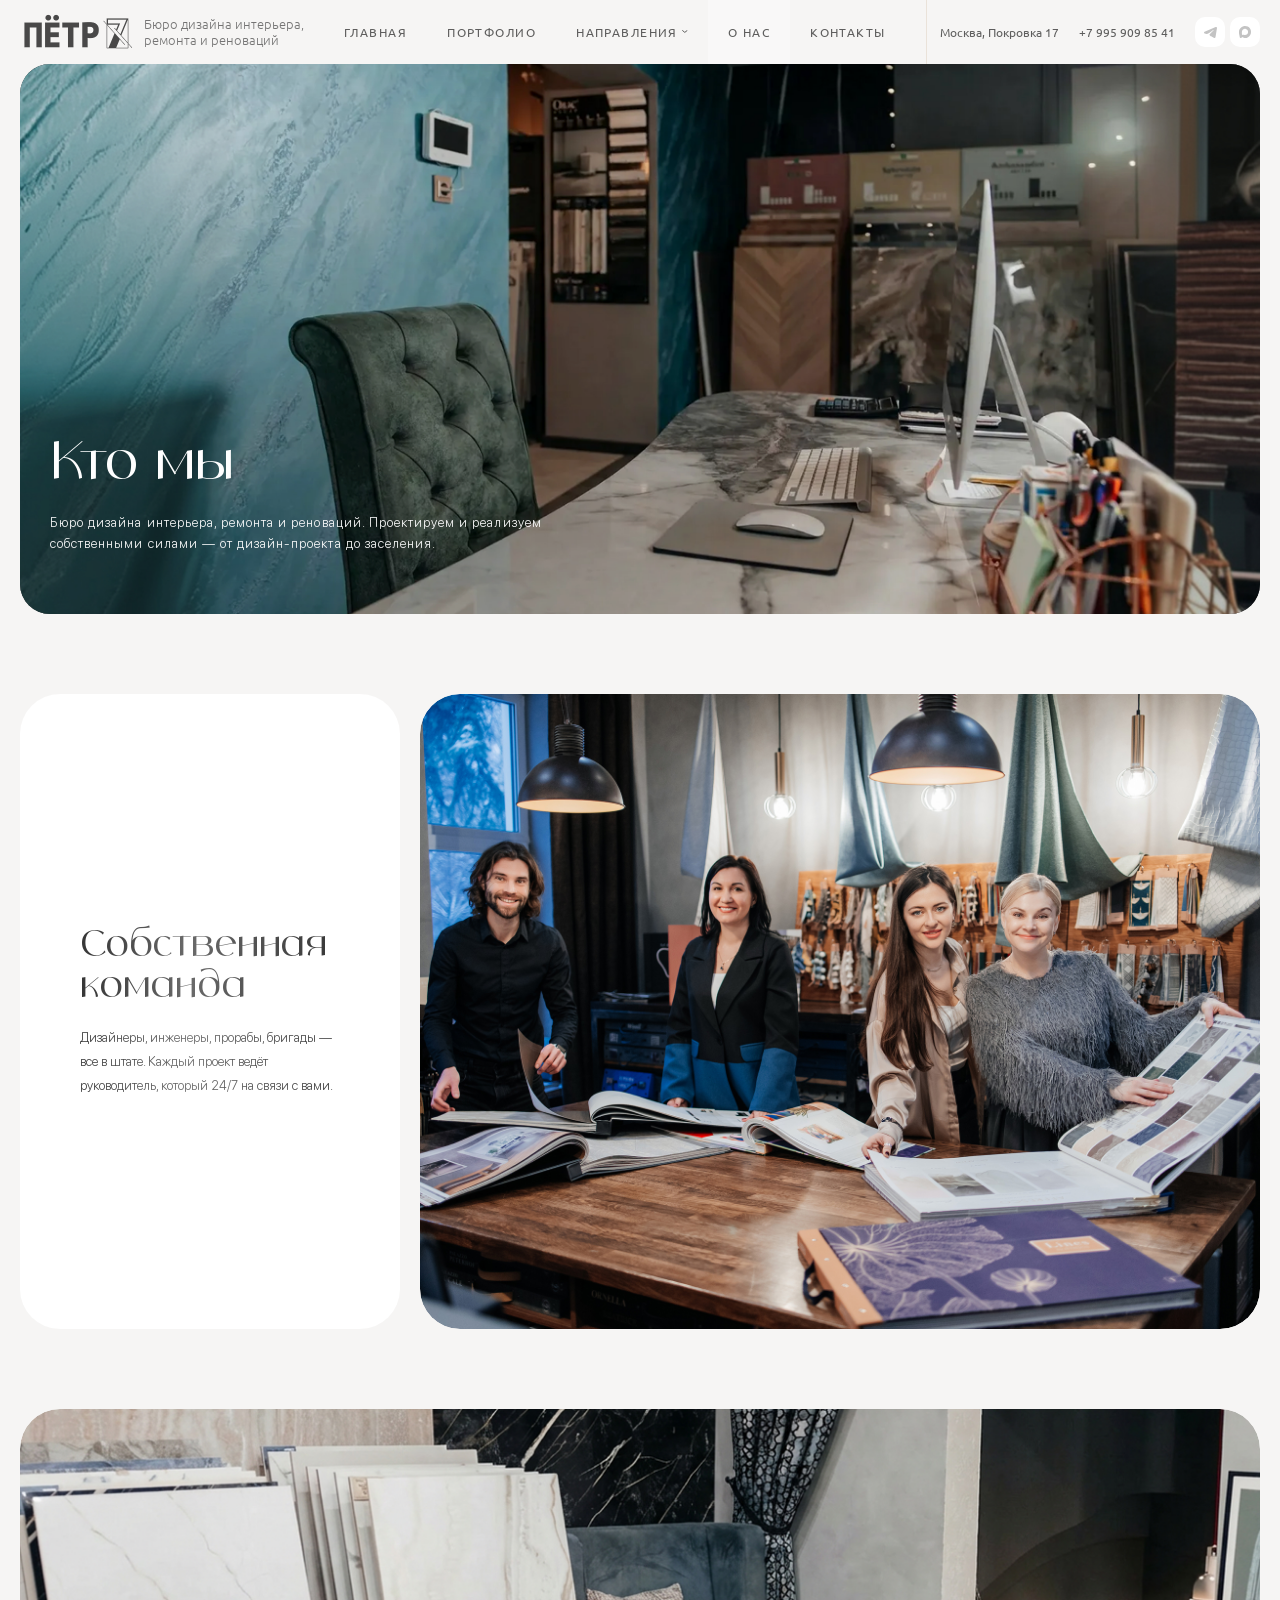
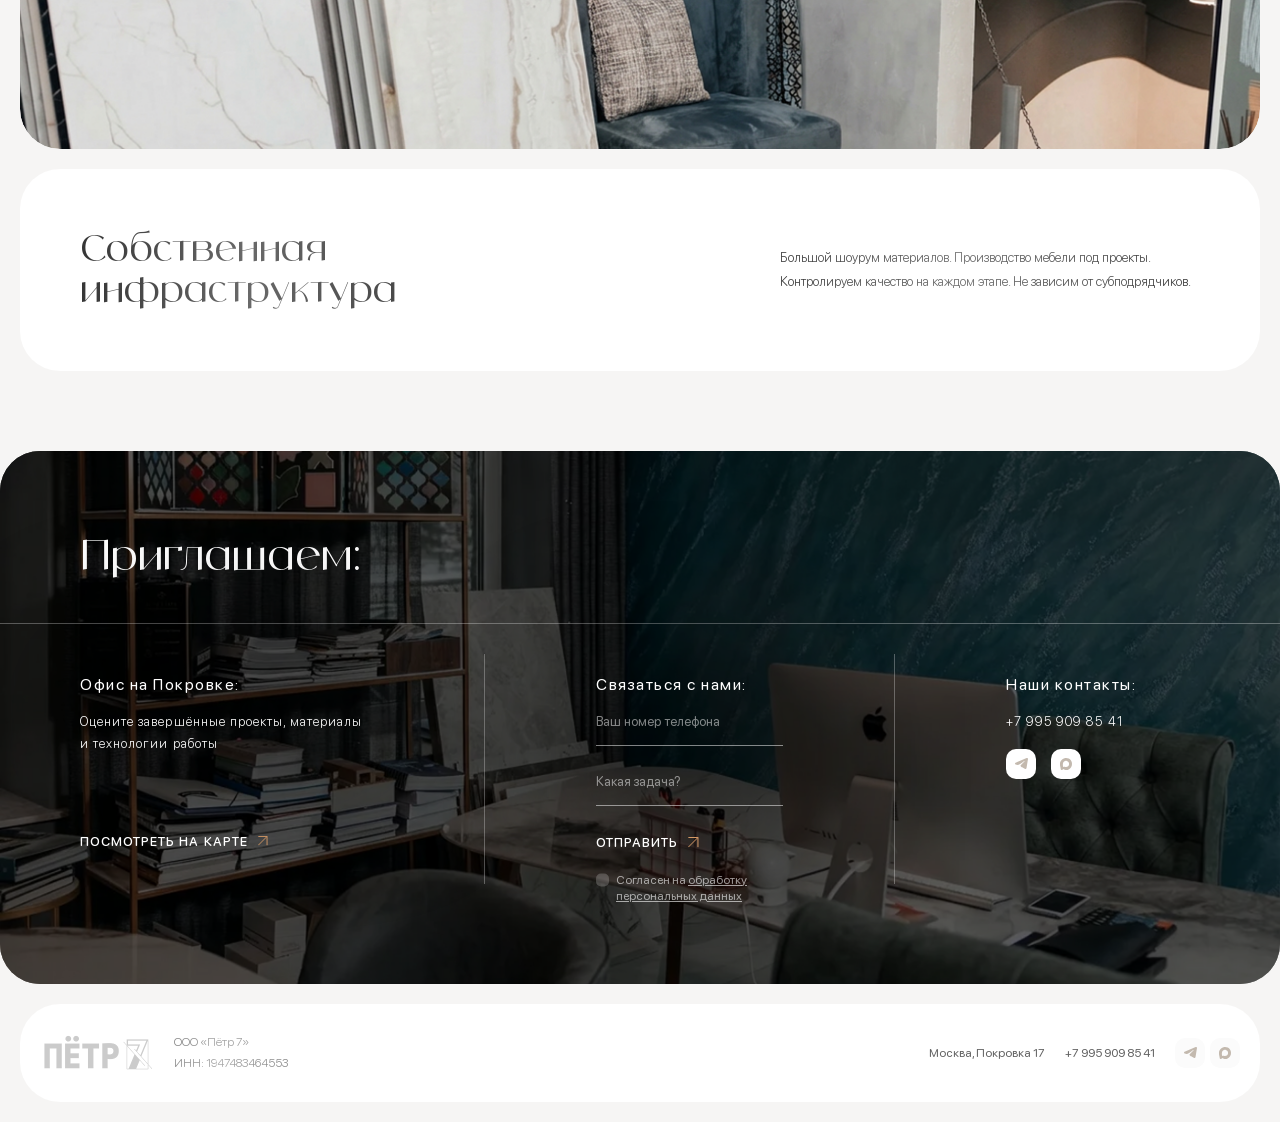
==== commit a36dcca1: "Added hovers" ====
--- a/about.html
+++ b/about.html
@@ -69,7 +69,13 @@
 								</a>
 
 								<div class="sub">
-									<div><a href="/"></a></div>
+									<div><a href="/">Дизайн интерьера</a></div>
+
+									<div><a href="/">Ремонт квартир</a></div>
+
+									<div><a href="/">Реновации</a></div>
+
+									<div><a href="/">Флипинг</a></div>
 								</div>
 							</div>
 
@@ -108,9 +114,9 @@
 				<section class="mob_header">
 					<div class="cont">
 						<div class="top">
-							<div class="logo">
-								<img src="images/logo.png" alt="">
-							</div>
+							<a href="/" class="logo">
+								<img src="images/logo_mob.png" alt="">
+							</a>
 
 							<div class="btns">
 								<a href="tel:+7 995 909 85 41" class="btn phone_link">
@@ -238,11 +244,9 @@
 										<div class="agree">
 											<div class="field">
 												<label class="checkbox">
-													<input type="checkbox" name="agree" checked>
-
-													<div class="check">
-														<svg class="icon"><use xlink:href="images/sprite.svg#ic_check"></use></svg>
-													</div>
+													<input type="checkbox" name="agree">
+
+													<div class="check"></div>
 
 													<div>Согласен на <a href="/" target="_blank">обработку персональных данных</a></div>
 												</label>
--- a/css/styles.css
+++ b/css/styles.css
@@ -216,6 +216,13 @@
 
 
 
+.modal_btn > *
+{
+    pointer-events: none;
+}
+
+
+
 img.cover,
 video.cover
 {
@@ -266,11 +273,13 @@
 --------------*/
 .fancybox__container
 {
-    --fancybox-backdrop-bg: var(--dark_color);
-    --f-close-button-width: 40px;
-    --f-close-button-height: 40px;
+            backdrop-filter: blur(25px);
+    -webkit-backdrop-filter: blur(25px);
+    --fancybox-backdrop-bg: rgba(0, 0, 0, .50);
+    --f-close-button-width: 44px;
+    --f-close-button-height: 44px;
     --f-close-border-radius: 0;
-    --f-close-button-color: var(--dark_color);
+    --f-close-button-color: rgba(0, 0, 0, .1);
     --f-close-button-hover-color: var(--dark_color);
     --f-close-button-svg-width: 24px;
     --f-close-button-svg-height: 24px;
@@ -291,8 +300,8 @@
 
 .f-button.is-close-button
 {
-    top: 0;
-    right: 0;
+    top: var(--inner_gap_s);
+    right: var(--inner_gap_s);
 }
 
 
@@ -372,9 +381,17 @@
 
     width: 10px;
 
+    transition: transform .2s linear;
+
     color: var(--primary_color);
 
     aspect-ratio: 1 / 1;
+}
+
+
+.all_link a:hover .icon
+{
+    transform: rotate(45deg);
 }
 
 
@@ -427,7 +444,12 @@
 }
 
 
-.pagination a:hover,
+.pagination a:hover
+{
+    color: #3d3d3d;
+}
+
+
 .pagination a.active
 {
     color: #565656;
@@ -440,6 +462,8 @@
 {
     width: 120px;
 
+    transition: .3s linear;
+
     color: var(--light_color);
     background: var(--primary_color);
 }
@@ -469,6 +493,13 @@
 .pagination a.next .icon
 {
     transform: scale(-1, 1);
+}
+
+
+.pagination a.prev:hover,
+.pagination a.next:hover
+{
+    transform: scale(1.2);
 }
 
 
@@ -551,6 +582,12 @@
 }
 
 
+.tabs .btn span
+{
+    max-width: calc(100% - 11px - var(--inner_gap_s));
+}
+
+
 .tabs .btn .icon
 {
     display: block;
@@ -677,6 +714,8 @@
     min-width: 30px;
     margin-left: auto;
 
+    transition: .3s linear;
+
     color: #bdbdbd;
     border-radius: var(--border_radius_xs);
     background: var(--bg_white);
@@ -713,9 +752,55 @@
 }
 
 
+.accordion_item .head:hover .arr
+{
+    transform: scale(1.2);
+
+    color: var(--light_color);
+    background: var(--primary_color);
+}
+
+
 .accordion_item.active .head .arr svg
 {
     transform: rotate(180deg);
+}
+
+
+
+/*----------------
+    Swiper tip
+----------------*/
+.swiper_tip
+{
+    position: absolute;
+    right: 0;
+    bottom: 0;
+
+    display: none;
+    align-content: center;
+    align-items: center;
+    flex-wrap: wrap;
+    justify-content: center;
+
+    width: 50px;
+
+    color: #b8b8b8;
+    border-radius: 15px;
+    background: #f8f8f8;
+
+    aspect-ratio: 1 / 1;
+}
+
+
+.swiper_tip .icon
+{
+    display: block;
+
+    width: 20px;
+    height: 21px;
+
+    aspect-ratio: 1 / 1;
 }
 
 
@@ -840,6 +925,8 @@
 
     width: 6px;
     height: 4px;
+
+    transition: transform .2s linear;
 }
 
 
@@ -847,6 +934,12 @@
 header .menu .item > a.active
 {
     background: rgba(255, 255, 255, .5);
+}
+
+
+header .menu .item:hover > a  .arr
+{
+    transform: rotate(180deg);
 }
 
 
@@ -859,6 +952,7 @@
     visibility: hidden;
 
     min-width: 100%;
+    margin-top: var(--inner_gap_xs);
     padding-block: var(--inner_gap);
 
     z-index: 9;
@@ -866,8 +960,23 @@
     pointer-events: none;
 
     opacity: 0;
-    background: var(--bg);
-    box-shadow: 0 4px 4px rgba(0, 0, 0, .25);
+    border-radius: var(--border_radius_s);
+    background: var(--bg_white);
+}
+
+
+header .menu .sub:before
+{
+    position: absolute;
+    bottom: 100%;
+    left: 0;
+
+    display: block;
+
+    width: 100%;
+    height: var(--inner_gap_xs);
+
+    content: '';
 }
 
 
@@ -884,24 +993,43 @@
 }
 
 
+header .menu .sub.show
+{
+    visibility: visible;
+
+    pointer-events: auto;
+
+    opacity: 1;
+}
+
+
 header .menu .sub a
 {
     display: block;
 
-    padding-block: var(--inner_gap);
-    padding-inline: var(--inner_gap);
-
-    transition: color .2s linear;
+    padding-block: 12px;
+    padding-inline: 18px;
+
+    font-family: var(--font_family3);
+    font-size: var(--font_size_s);
+    line-height: calc(100% + 4px);
+
+    transition: .2s linear;
+    white-space: nowrap;
     text-decoration: none;
-
-    color: currentColor;
+    letter-spacing: 1.44px;
+    text-transform: uppercase;
+
+    opacity: .5;
+    color: var(--dark_color2);
 }
 
 
 header .menu .sub a:hover,
 header .menu .sub a.active
 {
-    color: var(--primary_color);
+    opacity: 1;
+    background: #f9f9f9;
 }
 
 
@@ -927,6 +1055,7 @@
 
 header .phone a
 {
+    transition: .2s linear;
     white-space: nowrap;
     text-decoration: none;
 
@@ -935,6 +1064,13 @@
 }
 
 
+header .phone a:hover
+{
+    opacity: 1;
+    color: var(--primary_color);
+}
+
+
 
 header .messengers
 {
@@ -960,6 +1096,7 @@
 
     width: 30px;
 
+    transition: .2s linear;
     text-decoration: none;
 
     color: var(--grey_color);
@@ -987,6 +1124,13 @@
 {
     width: 12px;
     height: 12px;
+}
+
+
+header .messengers a:hover
+{
+    color: var(--light_color);
+    background: var(--primary_color);
 }
 
 
@@ -1388,7 +1532,7 @@
 {
     position: relative;
 
-    width: calc((var(--content_width_l) - (var(--visible_slides) - 1) * var(--inner_gap)) / var(--visible_slides));
+    width: calc((var(--content_width_l) - (var(--visible_slides) - 1) * 40px) / var(--visible_slides));
 }
 
 
@@ -1521,7 +1665,7 @@
     font-weight: 500;
     line-height: calc(100% + 10px);
 
-    transition: opacity .2s linear;
+    transition: .2s linear;
     text-decoration: none;
     letter-spacing: 1.04px;
 
@@ -1552,7 +1696,6 @@
 }
 
 
-.page_links a:hover .icon,
 .page_links a.active .icon
 {
     color: var(--primary_color);
@@ -1571,6 +1714,8 @@
 ----------------*/
 .block_head
 {
+    position: relative;
+
     display: flex;
     flex-direction: column;
 
@@ -1661,7 +1806,7 @@
 .form
 {
     --form_border_color: #dadada;
-    --form_border_color_focus: var(--dark_color);
+    --form_border_color_focus: #dadada;
     --form_border_radius: var(--border_radius);
     --form_error_color: red;
     --form_bg_color: none;
@@ -1785,47 +1930,39 @@
     top: .5lh;
     left: 0;
 
-    display: flex;
-    align-content: center;
-    align-items: center;
-    flex-wrap: wrap;
-    justify-content: center;
-
     width: 16px;
-    height: 16px;
-
+
+    transition: .2s linear;
     transform: translateY(-50%);
 
     color: #585858;
     border: 1px solid var(--form_border_color);
     border-radius: 7px;
-}
-
-
-.form .checkbox .check .icon
-{
-    display: block;
-
-    width: 8px;
-    height: 6px;
-
-    transition: opacity .2s linear;
-
-    opacity: 0;
+
+    aspect-ratio: 1 / 1;
 }
 
 
 .form .checkbox a
 {
+    transition: color .2s linear;
+
     color: currentColor;
 
     text-decoration-thickness: 1px;
 }
 
 
-.form .checkbox input:checked ~ .check .icon
-{
-    opacity: 1;
+.form .checkbox a:hover
+{
+    color: var(--dark_color);
+}
+
+
+.form .checkbox input:checked ~ .check
+{
+    border-color: var(--primary_color);
+    background: var(--primary_color);
 }
 
 
@@ -1856,7 +1993,7 @@
 
     width: 11px;
 
-    transition: color .2s linear;
+    transition: .2s linear;
 
     color: var(--primary_color);
 
@@ -1874,6 +2011,8 @@
 
 .form .submit_btn:hover .icon
 {
+    transform: rotate(45deg);
+
     color: var(--light_color);
 }
 
@@ -1907,6 +2046,49 @@
 }
 
 
+.text_block h2
+{
+    margin-bottom: var(--inner_gap_s);
+
+    font-size: var(--font_size_xl);
+    font-weight: 400;
+    line-height: calc(100% + 15px);
+}
+
+
+.text_block * + h2
+{
+    margin-top: var(--inner_gap);
+}
+
+
+.text_block h2 + *
+{
+    margin-top: 0 !important;
+}
+
+
+.text_block img
+{
+    display: block;
+
+    max-width: 100%;
+
+    border-radius: var(--border_radius_l);
+}
+
+
+.text_block hr
+{
+    width: 100%;
+    height: 1px;
+    margin-block: 50px;
+
+    border: none;
+    background: #d9d9d9;
+}
+
+
 .text_block a
 {
     color: var(--primary_color);
@@ -1960,6 +2142,17 @@
     background: #b2b2b2;
 
     aspect-ratio: 1 / 1;
+}
+
+
+.text_block .images
+{
+    display: flex;
+    flex-direction: column;
+
+    margin-block: 60px;
+
+    gap: var(--inner_gap);
 }
 
 
@@ -2187,9 +2380,17 @@
 
     width: 11px;
 
+    transition: transform .2s linear;
+
     color: var(--primary_color);
 
     aspect-ratio: 1 / 1;
+}
+
+
+.first_section .links .link:hover .icon
+{
+    transform: rotate(45deg);
 }
 
 
@@ -2452,6 +2653,7 @@
     flex-wrap: wrap;
     justify-content: center;
 
+    transition: opacity .2s linear;
     text-decoration: none;
 
     opacity: .5;
@@ -2467,9 +2669,23 @@
 
     width: 11px;
 
+    transition: transform .2s linear;
+
     color: var(--primary_color);
 
     aspect-ratio: 1 / 1;
+}
+
+
+.directions .section .links .link:hover
+{
+    opacity: 1;
+}
+
+
+.directions .section .links .link:hover .icon
+{
+    transform: rotate(45deg);
 }
 
 
@@ -2648,9 +2864,17 @@
 
     width: 10px;
 
+    transition: transform .2s linear;
+
     color: var(--primary_color);
 
     aspect-ratio: 1 / 1;
+}
+
+
+.portfolio .swiper .item .link a:hover .icon
+{
+    transform: rotate(45deg);
 }
 
 
@@ -2902,9 +3126,17 @@
 
     width: 10px;
 
+    transition: transform .2s linear;
+
     color: var(--primary_color);
 
     aspect-ratio: 1 / 1;
+}
+
+
+.portfolio .grid_row .item .link a:hover .icon
+{
+    transform: rotate(45deg);
 }
 
 
@@ -2994,9 +3226,14 @@
 ---------*/
 .why .block_head
 {
-    width: 900px;
-    max-width: 100%;
-    margin-inline: auto;
+    padding-inline: 105px 50px;
+}
+
+
+.why .block_head .desc
+{
+    width: 494px;
+    padding-right: 88px;
 }
 
 
@@ -3100,10 +3337,10 @@
 /*--------------------
     Contacts block
 --------------------*/
-.contacts_block:not(:has(> .cont))
+/* .contacts_block:not(:has(> .cont))
 {
     padding-inline: var(--cont_padding);
-}
+} */
 
 
 .contacts_block:not(.block)
@@ -3174,9 +3411,17 @@
 
     width: 10px;
 
+    transition: transform .2s linear;
+
     color: var(--primary_color);
 
     aspect-ratio: 1 / 1;
+}
+
+
+.contacts_block .info .order_btn:hover .icon
+{
+    transform: rotate(45deg);
 }
 
 
@@ -3387,9 +3632,17 @@
 
     width: 10px;
 
+    transition: transform .2s linear;
+
     color: var(--primary_color);
 
     aspect-ratio: 1 / 1;
+}
+
+
+.contacts_block .data .map_link a:hover .icon
+{
+    transform: rotate(45deg);
 }
 
 
@@ -3502,7 +3755,6 @@
 .contacts_block .data .feedback .form .checkbox .check
 {
     width: 13px;
-    height: 13px;
 
     color: var(--light_color);
     border: none;
@@ -3511,6 +3763,18 @@
 }
 
 
+.contacts_block .data .feedback .form .checkbox a:hover
+{
+    color: var(--primary_color);
+}
+
+
+.contacts_block .data .feedback .form .checkbox input:checked + .check
+{
+    background: var(--primary_color);
+}
+
+
 
 .contacts_block .data .contacts
 {
@@ -3544,6 +3808,7 @@
 
 .contacts_block .data .contacts .phone a
 {
+    transition: color .2s linear;
     white-space: nowrap;
     text-decoration: none;
 
@@ -3551,6 +3816,12 @@
 }
 
 
+.contacts_block .data .contacts .phone a:hover
+{
+    color: var(--primary_color);
+}
+
+
 
 .contacts_block .data .contacts .messengers
 {
@@ -3574,6 +3845,7 @@
 
     width: 30px;
 
+    transition: .3s linear;
     text-decoration: none;
 
     color: #c3b9ae;
@@ -3601,6 +3873,15 @@
 {
     width: 12px;
     height: 12px;
+}
+
+
+.contacts_block .data .contacts .messengers a:hover
+{
+    transform: scale(1.2);
+
+    color: var(--light_color);
+    background: var(--primary_color);
 }
 
 
@@ -3874,6 +4155,8 @@
 
     border-radius: var(--border_radius_l);
     background: var(--bg_white);
+
+    filter: grayscale(1) brightness(1) invert(0);
 }
 
 
@@ -3964,6 +4247,7 @@
 
     width: 60px;
 
+    transition: .2s linear;
     text-decoration: none;
 
     color: #ddd;
@@ -3994,6 +4278,13 @@
 }
 
 
+.contacts_info .item .messengers a:hover
+{
+    color: var(--light_color);
+    background: var(--primary_color);
+}
+
+
 
 .contacts_info .info
 {
@@ -4037,9 +4328,17 @@
 
 .contacts_info .info a
 {
+    transition: .2s linear;
+
     color: currentColor;
 
     text-decoration-thickness: 1px;
+}
+
+
+.contacts_info .info a:hover
+{
+    color: var(--primary_color);
 }
 
 
@@ -4322,6 +4621,12 @@
 }
 
 
+.project_economics .person.mob
+{
+    display: none;
+}
+
+
 .project_economics .person .photo
 {
     display: block;
@@ -4453,50 +4758,50 @@
 
 
 
-/*-----------------------
-    Portfolio gallery
------------------------*/
-.portfolio_gallery .swiper
+/*--------------------
+    Portfolio data
+--------------------*/
+.portfolio_data .swiper
 {
     overflow: visible;
 }
 
 
-.portfolio_gallery .swiper.six_slides
+.portfolio_data .swiper.six_slides
 {
     --visible_slides: 6;
 }
 
-.portfolio_gallery .swiper.five_slides
+.portfolio_data .swiper.five_slides
 {
     --visible_slides: 5;
 }
 
-.portfolio_gallery .swiper.four_slides
+.portfolio_data .swiper.four_slides
 {
     --visible_slides: 4;
 }
 
-.portfolio_gallery .swiper.three_slides
+.portfolio_data .swiper.three_slides
 {
     --visible_slides: 3;
 }
 
-.portfolio_gallery .swiper.two_slides
+.portfolio_data .swiper.two_slides
 {
     --visible_slides: 2;
 }
 
 
-.portfolio_gallery .swiper-slide
+.portfolio_data .swiper-slide
 {
     position: relative;
 
-    width: calc((var(--content_width_l) - (var(--visible_slides) - 1) * var(--inner_gap)) / var(--visible_slides));
-}
-
-
-.portfolio_gallery .swiper-slide + .swiper-slide:before
+    width: calc((var(--content_width_l) - (var(--visible_slides) - 1) * 40px) / var(--visible_slides));
+}
+
+
+.portfolio_data .swiper-slide + .swiper-slide:before
 {
     position: absolute;
     top: 0;
@@ -4515,8 +4820,8 @@
 }
 
 
-.portfolio_gallery .swiper-button-next,
-.portfolio_gallery .swiper-button-prev
+.portfolio_data .swiper-button-next,
+.portfolio_data .swiper-button-prev
 {
     background: var(--bg_white);
 
@@ -4526,8 +4831,8 @@
 }
 
 
-.portfolio_gallery .swiper-button-next span,
-.portfolio_gallery .swiper-button-prev span
+.portfolio_data .swiper-button-next span,
+.portfolio_data .swiper-button-prev span
 {
     position: relative;
 
@@ -4547,8 +4852,8 @@
 }
 
 
-.portfolio_gallery .swiper-button-prev:before,
-.portfolio_gallery .swiper-button-next:before
+.portfolio_data .swiper-button-prev:before,
+.portfolio_data .swiper-button-next:before
 {
     position: absolute;
     top: 50%;
@@ -4568,8 +4873,8 @@
 }
 
 
-.portfolio_gallery .swiper-button-prev:after,
-.portfolio_gallery .swiper-button-next:after
+.portfolio_data .swiper-button-prev:after,
+.portfolio_data .swiper-button-next:after
 {
     position: absolute;
     top: 50%;
@@ -4589,14 +4894,14 @@
 }
 
 
-.portfolio_gallery .swiper-button-next:before
+.portfolio_data .swiper-button-next:before
 {
     right: auto;
     left: 0;
 }
 
 
-.portfolio_gallery .swiper-button-next:after
+.portfolio_data .swiper-button-next:after
 {
     right: 100%;
     left: auto;
@@ -4605,14 +4910,14 @@
 }
 
 
-.portfolio_gallery .swiper-button-next.swiper-button-disabled,
-.portfolio_gallery .swiper-button-prev.swiper-button-disabled
+.portfolio_data .swiper-button-next.swiper-button-disabled,
+.portfolio_data .swiper-button-prev.swiper-button-disabled
 {
     opacity: 0;
 }
 
 
-.portfolio_gallery .swiper-slide .btn
+.portfolio_data .swiper-slide .btn
 {
     justify-content: center;
 
@@ -4620,6 +4925,10 @@
 }
 
 
+
+/*-----------------------
+    Portfolio gallery
+-----------------------*/
 .portfolio_gallery .grid_row
 {
     --items_per_line: 2;
@@ -4646,6 +4955,99 @@
     background: var(--bg_white);
 
     aspect-ratio: 1 / .7165;
+}
+
+
+
+/*-----------------------
+    Portfolio process
+-----------------------*/
+.portfolio_process
+{
+    display: flex;
+    flex-direction: column;
+
+    width: 840px;
+    max-width: 100%;
+    margin-inline: auto;
+
+    gap: 60px;
+}
+
+
+.portfolio_process .section
+{
+    display: flex;
+    flex-direction: column;
+
+    gap: var(--inner_gap);
+}
+
+
+.portfolio_process .image
+{
+    display: block;
+
+    border-radius: var(--border_radius_l);
+}
+
+
+.portfolio_process .image img
+{
+    display: block;
+
+    width: 100%;
+    min-height: 455px;
+
+    border-radius: inherit;
+
+    object-fit: cover;
+}
+
+
+.portfolio_process .caption
+{
+    width: 662px;
+    max-width: 100%;
+    margin-inline: auto;
+    padding-block: var(--inner_gap_l);
+    padding-inline: 80px;
+
+    font-size: var(--font_size_l);
+    font-weight: 300;
+    line-height: calc(100% + 13px);
+
+    text-align: center;
+
+    border-radius: var(--border_radius_l);
+    background: var(--light_color);
+}
+
+
+
+/*--------------------
+    Portfolio desc
+--------------------*/
+.portfolio_desc
+{
+    width: 620px;
+    max-width: 100%;
+    margin-inline: auto;
+}
+
+
+.portfolio_desc .images
+{
+    width: calc(100% + 220px);
+    margin-inline: -110px;
+}
+
+
+.portfolio_desc .images img
+{
+    min-height: 455px;
+
+    object-fit: cover;
 }
 
 
@@ -4833,6 +5235,7 @@
     flex-wrap: wrap;
     justify-content: flex-start;
 
+    margin-inline: -12px;
     margin-top: var(--inner_gap_l);
     padding-bottom: 15px;
 
@@ -4930,6 +5333,8 @@
 
     width: 11px;
 
+    transition: transform .2s linear;
+
     color: var(--primary_color);
 
     aspect-ratio: 1 / 1;
@@ -4939,6 +5344,12 @@
 .service_head .links .link span + span
 {
     display: none;
+}
+
+
+.service_head .links .link:hover .icon
+{
+    transform: rotate(45deg);
 }
 
 
@@ -5343,6 +5754,7 @@
     font-size: var(--font_size_l);
     line-height: calc(100% + 6px);
 
+    transition: .2s linear;
     text-decoration: none;
     text-transform: uppercase;
 
@@ -5360,9 +5772,27 @@
 
     width: 11px;
 
+    transition: .2s linear;
+
     color: var(--primary_color);
 
     aspect-ratio: 1 / 1;
+}
+
+
+.service_after .head .link a:hover
+{
+    color: var(--light_color);
+    border-color: var(--primary_color);
+    background: var(--primary_color);
+}
+
+
+.service_after .head .link a:hover .icon
+{
+    transform: rotate(45deg);
+
+    color: var(--light_color);
 }
 
 
@@ -5482,9 +5912,17 @@
 
     width: 10px;
 
+    transition: transform .2s linear;
+
     color: var(--primary_color);
 
     aspect-ratio: 1 / 1;
+}
+
+
+.service_after .data .link a:hover .icon
+{
+    transform: rotate(45deg);
 }
 
 
@@ -5533,11 +5971,12 @@
 .service_info_block .cont
 {
     display: flex;
-    gap: var(--inner_gap);
     align-content: center;
     align-items: center;
     flex-wrap: wrap;
     justify-content: space-between;
+
+    gap: var(--inner_gap);
 }
 
 
@@ -5857,6 +6296,27 @@
 
     border-radius: var(--border_radius_l);
     background: var(--bg_white);
+}
+
+
+.show_real_apartments .block_head
+{
+    position: relative;
+}
+
+
+.show_real_apartments .mob_image
+{
+    position: absolute;
+    top: 0;
+    left: 0;
+
+    display: none;
+
+    width: 70px;
+    height: 146px;
+
+    border-radius: 15px;
 }
 
 
@@ -5899,7 +6359,7 @@
     font-weight: 300;
     line-height: calc(100% + 6px);
 
-    letter-spacing: 1.2px;
+    letter-spacing: 1px;
 
     color: var(--dark_color);
     border: none;
@@ -6004,7 +6464,7 @@
     flex-wrap: wrap;
     justify-content: flex-start;
 
-    padding-block: 35px;
+    padding-block: var(--block_padding);
 
     font-size: var(--font_size_xl);
     line-height: calc(100% + 15px);
@@ -6030,7 +6490,7 @@
 
     width: 317px;
     max-width: 100%;
-    padding-block: 35px;
+    padding-block: var(--block_padding);
 
     font-size: var(--font_size_l);
     line-height: calc(100% + 15px);
@@ -6069,6 +6529,12 @@
 /*------------------
     Work formats
 -----------------*/
+.work_formats
+{
+    position: relative;
+}
+
+
 .work_formats .items
 {
     display: flex;
@@ -6117,7 +6583,7 @@
 
 .work_formats .item .name
 {
-    font-size: var(--font_size_xl);
+    font-size: var(--font_size_xxl);
 }
 
 
@@ -6167,9 +6633,17 @@
 
     width: 10px;
 
+    transition: transform .2s linear;
+
     color: var(--primary_color);
 
     aspect-ratio: 1 / 1;
+}
+
+
+.work_formats .item .link a:hover .icon
+{
+    transform: rotate(45deg);
 }
 
 
@@ -6247,9 +6721,17 @@
 
     width: 10px;
 
+    transition: transform .2s linear;
+
     color: var(--primary_color);
 
     aspect-ratio: 1 / 1;
+}
+
+
+.get_price .info .btn:hover .icon
+{
+    transform: rotate(45deg);
 }
 
 
@@ -6339,9 +6821,17 @@
 
     width: 10px;
 
+    transition: transform .2s linear;
+
     color: var(--primary_color);
 
     aspect-ratio: 1 / 1;
+}
+
+
+.get_price .data .btn:hover .icon
+{
+    transform: rotate(45deg);
 }
 
 
@@ -6954,9 +7444,18 @@
 
     width: 10px;
 
+    transition: transform .2s linear;
+
     color: var(--primary_color);
 
     aspect-ratio: 1 / 1;
+}
+
+
+.get_current_projects .item .link a:hover .icon,
+.get_current_projects .item .btn:hover .icon
+{
+    transform: rotate(45deg);
 }
 
 
@@ -7180,6 +7679,7 @@
 
 footer .phone a
 {
+    transition: .2s linear;
     white-space: nowrap;
     text-decoration: none;
 
@@ -7188,6 +7688,13 @@
 }
 
 
+footer .phone a:hover
+{
+    opacity: 1;
+    color: var(--primary_color);
+}
+
+
 
 footer .messengers
 {
@@ -7213,6 +7720,7 @@
 
     width: 30px;
 
+    transition: .2s linear;
     text-decoration: none;
 
     color: #c3b9ae;
@@ -7241,3 +7749,1234 @@
     width: 12px;
     height: 12px;
 }
+
+
+footer .messengers a:hover
+{
+    transform: scale(1.2);
+
+    color: var(--light_color);
+    background: var(--primary_color);
+}
+
+
+
+/*-----------
+    PopUp
+-----------*/
+.modal
+{
+    display: none;
+    visibility: visible !important;
+    align-content: stretch;
+    align-items: stretch;
+    flex-wrap: wrap;
+    justify-content: flex-start;
+
+    max-width: 100%;
+    padding: 0;
+
+    cursor: default;
+
+    color: var(--dark_color);
+    background: none;
+
+    gap: var(--inner_gap_s);
+    --modal_info_width: 282px;
+    --modal_data_width: 400px;
+}
+
+
+.modal .info
+{
+    position: relative;
+
+    overflow: hidden;
+
+    width: var(--modal_info_width);
+    max-width: 100%;
+    padding-block: var(--block_padding);
+    padding-inline: var(--inner_gap_l);
+
+    color: var(--light_color);
+    border-radius: var(--border_radius_l);
+    background: var(--bg_dark);
+}
+
+
+.modal .info > *
+{
+    position: relative;
+
+    z-index: 3;
+}
+
+
+.modal .info .title
+{
+    font-family: var(--font_family2);
+    font-size: 43px;
+    font-weight: 400;
+    line-height: calc(100% + 1px);
+}
+
+
+.modal .info .image
+{
+    position: absolute;
+    inset: 0;
+
+    display: block;
+
+    z-index: 1;
+    pointer-events: none;
+}
+
+
+.modal .info .image:after
+{
+    position: absolute;
+    inset: 0;
+
+    display: block;
+
+    content: '';
+
+    background: rgba(0, 0, 0, .40);
+}
+
+
+.modal .data
+{
+    display: flex;
+    flex-direction: column;
+
+    width: var(--modal_data_width);
+    max-width: 100%;
+    min-height: 566px;
+    padding: 50px;
+
+    border-radius: var(--border_radius_l);
+    background: var(--bg_white);
+}
+
+
+.modal_title
+{
+    font-size: var(--font_size_xxl);
+}
+
+
+.modal_desc
+{
+    width: 244px;
+    max-width: 100%;
+    margin-top: var(--inner_gap_s);
+
+    font-weight: 300;
+    line-height: calc(100% + 5px);
+}
+
+
+.modal .form
+{
+    margin-top: var(--inner_gap_l);
+
+    --form_border_color: #e6e6e6;
+    --form_border_color_focus: var(--dark_color);
+    --form_border_radius: 0;
+    --form_placeholder_color: rgba(53,53,53,.3);
+    --form_line_gap: var(--inner_gap_l);
+    --form_input_height: 41px;
+    --form_input_padding_inline: 0;
+    --form_input_padding_block: 0 20px;
+}
+
+
+.modal .form .input
+{
+    padding-block: var(--form_input_padding_block);
+
+    font-size: var(--font_size_l);
+    font-weight: 300;
+
+    letter-spacing: 1.2px;
+
+    color: var(--dark_color);
+    border-inline: none;
+    border-top: none;
+}
+
+
+.modal .form .switch
+{
+    margin-bottom: var(--block_padding);
+}
+
+
+.modal .form .switch .label
+{
+    margin-bottom: var(--inner_gap_s);
+
+    font-weight: 300;
+    line-height: calc(100% + 5px);
+}
+
+
+.modal .form .switch .field
+{
+    display: flex;
+    align-content: stretch;
+    align-items: stretch;
+    flex-wrap: wrap;
+    justify-content: flex-start;
+
+    border-radius: var(--border_radius_xs);
+    background: #f7f7f7;
+}
+
+
+.modal .form .switch .field.with_gap
+{
+    margin-left: -6px;
+
+    border-radius: 0;
+    background: none;
+
+    row-gap: 6px;
+}
+
+
+.modal .form .switch label
+{
+    display: block;
+
+    width: 50%;
+
+    cursor: pointer;
+}
+
+
+.modal .form .switch label.width1of3
+{
+    width: 33.333%;
+}
+
+
+.modal .form .switch .with_gap label
+{
+    width: calc(50% - 6px);
+    margin-left: 6px;
+}
+
+.modal .form .switch .with_gap label.width1of3
+{
+    width: calc(33.333% - 6px);
+}
+
+
+.modal .form .switch label input
+{
+    display: none;
+}
+
+
+.modal .form .switch label div
+{
+    display: flex;
+    align-content: center;
+    align-items: center;
+    flex-wrap: wrap;
+    justify-content: center;
+
+    height: 36px;
+
+    font-weight: 500;
+    line-height: calc(100% + 5px);
+
+    transition: .2s linear;
+    text-align: center;
+
+    color: rgba(48, 48, 48, .5);
+    border: 1px solid transparent;
+    border-radius: var(--border_radius_xs);
+
+    gap: var(--inner_gap_xs);
+}
+
+
+.modal .form .switch .with_gap label div
+{
+    border-radius: var(--border_radius_xs);
+    background: #f7f7f7;
+}
+
+
+.modal .form .switch label .icon
+{
+    display: none;
+
+    width: 8px;
+    height: 6px;
+
+    color: var(--primary_color);
+}
+
+
+.modal .form .switch label input:checked + div
+{
+    color: var(--dark_color);
+    border-color: var(--primary_color);
+    background: #f8f0ea;
+}
+
+
+.modal .form .switch label input:checked + div .icon
+{
+    display: block;
+}
+
+
+.modal .form .submit_btn,
+.modal .form .submit_btn:hover
+{
+    height: 70px;
+
+    line-height: calc(100% + 10px);
+
+    letter-spacing: 1.04px;
+
+    color: var(--light_color);
+    border-color: var(--primary_color);
+    border-radius: var(--border_radius_s);
+    background: var(--primary_color);
+}
+
+
+.modal .form .submit_btn .icon,
+.modal .form .submit_btn:hover .icon
+{
+    color: var(--light_color);
+}
+
+
+.modal .form .submit .exp
+{
+    margin-top: var(--inner_gap_xs);
+    padding-block: 3px 6px;
+    padding-inline: var(--inner_gap);
+
+    font-weight: 500;
+    line-height: calc(100% + 10px);
+
+    text-align: center;
+
+    color: rgba(48, 48, 48, .6);
+    border-radius: var(--border_radius_s);
+    background: #f6f6f6;
+}
+
+
+.modal .form .agree
+{
+    margin-top: 15px;
+}
+
+
+.modal .form .checkbox
+{
+    min-height: 21px;
+    padding-left: 18px;
+
+    font-size: var(--font_size_s);
+    line-height: calc(100% + 9px);
+}
+
+
+.modal .form .checkbox .check
+{
+    width: 13px;
+    height: 13px;
+
+    border-radius: 5px;
+}
+
+
+.modal .messengers
+{
+    position: relative;
+
+    display: flex;
+    flex-direction: column;
+
+    width: calc(100% + 100px);
+    margin-inline: -50px;
+    margin-top: var(--inner_gap_l);
+    padding-inline: 50px;
+    padding-top: 25px;
+
+    border-top: 1px solid rgba(225, 225, 225, .6);
+
+    gap: var(--inner_gap_s);
+}
+
+
+.modal .messengers .label
+{
+    margin-bottom: 3px;
+
+    font-size: var(--font_size_xxl);
+
+    white-space: nowrap;
+}
+
+
+.modal .messengers .items
+{
+    display: flex;
+    align-content: flex-start;
+    align-items: flex-start;
+    flex-wrap: wrap;
+    justify-content: center;
+
+    gap: var(--inner_gap_s);
+}
+
+
+.modal .messengers .items a
+{
+    display: flex;
+    align-content: center;
+    align-items: center;
+    flex-wrap: wrap;
+    justify-content: center;
+
+    width: 145px;
+    max-width: calc(50% - var(--inner_gap_s) / 2);
+    height: 60px;
+
+    text-decoration: none;
+
+    color: #b0b0b0;
+    border-radius: 15px;
+    background: #fafafa;
+}
+
+
+.modal .messengers .items .icon
+{
+    display: block;
+}
+
+
+.modal .messengers .items .tg_link .icon
+{
+    width: 19px;
+    height: 17px;
+}
+
+
+.modal .messengers .items .max_link .icon
+{
+    width: 18px;
+    height: 18px;
+}
+
+
+
+.modal.success
+{
+    text-align: center;
+
+    --modal_data_width: 692px;
+}
+
+
+.modal.success .data
+{
+    min-height: 0;
+    padding-block: 93px 80px;
+}
+
+
+.modal.success .check
+{
+    display: flex;
+    align-content: center;
+    align-items: center;
+    flex-wrap: wrap;
+    justify-content: center;
+
+    width: 60px;
+    margin-inline: auto;
+    margin-bottom: var(--inner_gap_l);
+
+    color: var(--light_color);
+    border-radius: var(--border_radius_s);
+    background: var(--primary_color);
+
+    aspect-ratio: 1 / 1;
+}
+
+
+.modal.success .check svg
+{
+    display: block;
+
+    width: 26px;
+    height: 18px;
+}
+
+
+.modal.success .title
+{
+    font-family: var(--font_family2);
+    font-size: 45px;
+    line-height: 1;
+}
+
+
+.modal.success .desc
+{
+    margin-top: var(--inner_gap_s);
+
+    font-size: var(--font_size_l);
+    font-weight: 300;
+    line-height: calc(100% + 10px);
+}
+
+
+.modal.success .desc br
+{
+    display: none;
+}
+
+
+.modal.success .messengers
+{
+    margin-top: 80px;
+    padding-top: 50px;
+}
+
+
+.modal.success .messengers .label
+{
+    margin-bottom: var(--inner_gap_xs);
+
+    font-size: var(--font_size_l);
+}
+
+
+
+/*--------------------------
+    PopUp - Sign up tour
+--------------------------*/
+#sign_up_tour_modal
+{
+    --modal_info_width: 457px;
+}
+
+
+#sign_up_tour_modal .info
+{
+    padding-inline: var(--block_padding);
+}
+
+
+#sign_up_tour_modal .info .title
+{
+    font-size: 51px;
+    line-height: calc(100% + 3px);
+}
+
+
+
+/*-----------------------------
+    PopUp - Get supervision
+-----------------------------*/
+#get_supervision_modal .info .title
+{
+    font-size: 35px;
+    line-height: calc(100% + 3px);
+}
+
+
+#get_supervision_modal .form
+{
+    margin-top: var(--inner_gap_l);
+}
+
+
+
+/*---------------------------
+    PopUp - Get checklist
+---------------------------*/
+#get_checklist_modal .image:after
+{
+    background: rgba(0, 0, 0, .5);
+}
+
+
+#get_checklist_modal .form
+{
+    margin-top: var(--inner_gap_l);
+}
+
+
+
+/*---------------------------
+    PopUp - Get checklist
+---------------------------*/
+#calc_price_modal .info .title
+{
+    font-size: 36px;
+    line-height: calc(100% + 6px);
+}
+
+
+#calc_price_modal .form .switch
+{
+    margin-bottom: var(--inner_gap);
+}
+
+
+#calc_price_modal .form .switch.l_m
+{
+    margin-bottom: var(--inner_gap_l);
+}
+
+
+
+/*-------------------------
+    PopUp - Get catalog
+-------------------------*/
+#get_checklist_modal .form
+{
+    margin-top: var(--block_padding);
+}
+
+
+
+/*-----------------------------
+    PopUp - Get appointment
+-----------------------------*/
+#get_appointment_modal .info .title
+{
+    font-size: 35px;
+    line-height: calc(100% + 6px);
+}
+
+
+
+/*-------------------------------
+    PopUp - Get appointment 2
+-------------------------------*/
+#get_appointment2_modal
+{
+    --modal_info_width: 457px;
+}
+
+
+#get_appointment2_modal .info
+{
+    padding-inline: 50px;
+}
+
+
+#get_appointment2_modal .info .title
+{
+    font-size: 51px;
+    line-height: calc(100% + 3px);
+}
+
+
+#get_appointment2_modal .image:after
+{
+    background: rgba(0, 0, 0, .2);
+}
+
+
+
+/*------------------
+    PopUp - Quiz
+------------------*/
+#quiz_modal
+{
+    width: 900px;
+
+    border-radius: 50px;
+
+    --modal_data_width: 370px;
+    --modal_info_width: calc(100% - var(--modal_data_width) - var(--inner_gap_l));
+}
+
+
+#quiz_modal .f-button.is-close-button
+{
+    display: none;
+}
+
+
+#quiz_modal .form
+{
+    width: 100%;
+    margin: 0;
+
+    --form_border_color: rgba(230, 230, 230, .2);
+    --form_border_color_focus: #e6e6e6;
+    --form_border_radius: 0;
+    --form_placeholder_color: var(--light_color);
+    --form_line_gap: var(--inner_gap_l);
+    --form_input_height: 41px;
+    --form_input_padding_inline: 0;
+    --form_input_padding_block: 0 20px;
+}
+
+
+#quiz_modal .step
+{
+    position: relative;
+
+    display: none;
+
+    padding-block: var(--block_padding);
+    padding-inline: var(--block_padding);
+
+    border-radius: 50px;
+
+    gap: var(--inner_gap_l);
+}
+
+
+#quiz_modal .step .row
+{
+    position: relative;
+
+    display: flex;
+    align-content: flex-start;
+    align-items: flex-start;
+    flex-wrap: wrap;
+    justify-content: space-between;
+
+    z-index: 3;
+}
+
+
+#quiz_modal .info
+{
+    padding-block: var(--inner_gap) 0;
+    padding-inline: var(--inner_gap) 0;
+
+    border-radius: 0;
+    background: none;
+}
+
+
+#quiz_modal .info .title
+{
+    font-size: 45px;
+    line-height: calc(100% + 8px);
+}
+
+
+#quiz_modal .step6 .info .title
+{
+    font-size: 55px;
+    line-height: calc(100% + 4px);
+}
+
+
+#quiz_modal .info .desc
+{
+    width: 300px;
+    max-width: 100%;
+    margin-top: var(--inner_gap);
+
+    font-size: var(--font_size_l);
+    font-weight: 300;
+    line-height: calc(100% + 8px);
+}
+
+
+#quiz_modal .step_desc
+{
+    width: var(--modal_info_width);
+    padding-block: var(--inner_gap_l);
+    padding-inline: var(--block_padding);
+
+    font-size: var(--font_size_l);
+    font-weight: 300;
+    line-height: calc(100% + 8px);
+
+    color: rgba(255, 255, 255, .8);
+    border-radius: var(--border_radius);
+    background: rgba(0, 0, 0, .5);
+}
+
+
+#quiz_modal .data
+{
+    display: flex;
+    flex-direction: column;
+
+    min-height: 480px;
+    padding: var(--inner_gap_l);
+
+    color: var(--light_color);
+    border-radius: var(--border_radius);
+    background: rgba(255, 255, 255, .10);
+
+            backdrop-filter: blur(48px);
+    -webkit-backdrop-filter: blur(48px);
+}
+
+
+#quiz_modal .progress
+{
+    margin-bottom: 25px;
+
+    border-radius: var(--border_radius_xs);
+    background: rgba(255, 255, 255, .2);
+}
+
+
+#quiz_modal .progress div
+{
+    max-width: 100%;
+    height: 1px;
+
+    border-radius: var(--border_radius_xs);
+    background: var(--light_color);
+}
+
+
+#quiz_modal .data .title
+{
+    margin-bottom: var(--inner_gap);
+
+    font-size: var(--font_size_xxl);
+}
+
+
+#quiz_modal .answers
+{
+    display: flex;
+    flex-direction: column;
+
+    gap: var(--inner_gap_xs);
+}
+
+
+#quiz_modal .answers label
+{
+    display: block;
+
+    cursor: pointer;
+}
+
+
+#quiz_modal .answers label input
+{
+    display: none;
+}
+
+
+#quiz_modal .answers label div
+{
+    display: flex;
+    align-content: center;
+    align-items: center;
+    flex-wrap: wrap;
+    justify-content: center;
+
+    min-height: 45px;
+    padding-block: 12px;
+    padding-inline: var(--inner_gap);
+
+    font-weight: 500;
+    line-height: calc(100% + 5px);
+
+    transition: .2s linear;
+    text-align: center;
+
+    border-radius: 15px;
+    background: rgba(0, 0, 0, .1);
+}
+
+
+#quiz_modal .answers label .icon
+{
+    display: none;
+
+    width: 12px;
+    height: 9px;
+    margin-right: 4px;
+
+    color: var(--primary_color);
+}
+
+
+#quiz_modal .answers label .icon + span
+{
+    max-width: calc(100% - 14px);
+}
+
+
+#quiz_modal .answers label small
+{
+    display: block;
+
+    width: 100%;
+
+    font-size: 11px;
+    font-weight: 400;
+    line-height: calc(100% + 7px);
+
+    color: #a39283;
+}
+
+
+#quiz_modal .answers label.other div
+{
+    color: rgba(255, 255, 255, 1);
+}
+
+
+#quiz_modal .answers label input:checked + div
+{
+    color: var(--dark_color);
+    background: var(--light_color);
+}
+
+
+#quiz_modal .answers label input:checked + div .icon
+{
+    display: block;
+}
+
+
+#quiz_modal .amount
+{
+    display: flex;
+    align-content: center;
+    align-items: center;
+    flex-wrap: wrap;
+    justify-content: space-between;
+}
+
+
+#quiz_modal .amount .btn
+{
+    display: flex;
+    align-content: center;
+    align-items: center;
+    flex-wrap: wrap;
+    justify-content: center;
+
+    width: 95px;
+    height: 45px;
+
+    color: rgba(0, 0, 0, .3);
+    border-radius: 15px;
+    background: var(--light_color);
+}
+
+
+#quiz_modal .amount .btn .icon
+{
+    display: block;
+
+    width: 17px;
+
+    aspect-ratio: 1 / 1;
+}
+
+
+#quiz_modal .amount .input
+{
+    display: block;
+
+    width: calc(100% - 210px);
+    height: 45px;
+    padding-block: 0;
+    padding-inline: var(--inner_gap);
+
+    font-family: var(--font_family);
+    font-size: var(--font_size);
+    font-weight: 500;
+
+    text-align: center;
+
+    color: var(--light_color);
+    border: none;
+    border-radius: 15px;
+    background: rgba(0, 0, 0, .1);
+}
+
+
+#quiz_modal .style
+{
+    display: flex;
+    align-content: flex-start;
+    align-items: flex-start;
+    flex-wrap: wrap;
+    justify-content: flex-start;
+
+    margin-left: calc(var(--inner_gap_s) * -1);
+
+    row-gap: var(--inner_gap_s);
+}
+
+
+#quiz_modal .style > *
+{
+    width: calc(50% - var(--inner_gap_s));
+    margin-left: var(--inner_gap_s);
+}
+
+
+#quiz_modal .style > *.l_w
+{
+    width: calc(100% - var(--inner_gap_s));
+}
+
+
+#quiz_modal .style label
+{
+    position: relative;
+
+    display: block;
+
+    cursor: pointer;
+}
+
+
+#quiz_modal .style label input
+{
+    display: none;
+}
+
+
+#quiz_modal .style label div
+{
+    position: relative;
+
+    display: flex;
+    align-content: center;
+    align-items: center;
+    flex-wrap: wrap;
+    justify-content: flex-start;
+
+    height: 80px;
+    padding-block: var(--inner_gap);
+    padding-inline: var(--inner_gap_l);
+
+    font-weight: 500;
+    line-height: calc(100% + 5px);
+
+    z-index: 3;
+
+    border-radius: 15px;
+}
+
+
+#quiz_modal .style label .thumb
+{
+    position: absolute;
+    inset: 0;
+
+    z-index: 1;
+    pointer-events: none;
+
+    border-radius: 15px;
+}
+
+
+#quiz_modal .style label .thumb:after
+{
+    position: absolute;
+    inset: 0;
+
+    display: block;
+
+    content: '';
+
+    border-radius: inherit;
+    background: rgba(0, 0, 0, .50);
+}
+
+
+#quiz_modal .style label.dont_know_yet div
+{
+    color: rgba(255, 255, 255, .5);
+    background: rgba(0, 0, 0, .1);
+}
+
+
+#quiz_modal .finish
+{
+    margin-top: var(--inner_gap);
+}
+
+
+#quiz_modal .finish .line
+{
+    margin-bottom: 25px;
+}
+
+
+#quiz_modal .finish .input
+{
+    color: var(--light_color);
+}
+
+
+#quiz_modal .finish .agree
+{
+    margin-top: 0;
+}
+
+
+#quiz_modal .finish .checkbox
+{
+    color: rgba(255, 255, 255, .6);
+}
+
+
+#quiz_modal .finish .checkbox .check
+{
+    color: currentColor;
+}
+
+
+#quiz_modal .submit
+{
+    display: flex;
+    flex-direction: column;
+
+    margin-top: auto;
+
+    gap: var(--inner_gap_s);
+}
+
+
+#quiz_modal .submit .exp
+{
+    margin-top: 0;
+
+    color: rgba(255, 255, 255, .6);
+    background: rgba(246, 246, 246, .1);
+}
+
+
+#quiz_modal .btns
+{
+    display: flex;
+    align-content: center;
+    align-items: center;
+    flex-wrap: nowrap;
+    justify-content: flex-start;
+
+    margin-top: auto;
+
+    gap: var(--inner_gap_s);
+}
+
+
+#quiz_modal .prev_btn
+{
+    display: flex;
+    align-content: center;
+    align-items: center;
+    flex-wrap: wrap;
+    justify-content: center;
+
+    width: 70px;
+    min-width: 70px;
+    height: 70px;
+
+    color: rgba(255, 255, 255, .3);
+    border-radius: 25px;
+    background: rgba(255, 255, 255, .1);
+
+            backdrop-filter: blur(27.05px);
+    -webkit-backdrop-filter: blur(27.05px);
+}
+
+
+#quiz_modal .prev_btn .icon
+{
+    display: block;
+
+    width: 15px;
+
+    aspect-ratio: 1 / 1;
+}
+
+
+#quiz_modal .next_btn
+{
+    display: flex;
+    align-content: center;
+    align-items: center;
+    flex-wrap: wrap;
+    justify-content: center;
+
+    width: 100%;
+    height: 70px;
+
+    font-weight: 500;
+    line-height: calc(100% + 10px);
+
+    letter-spacing: 1.04px;
+
+    border-radius: 25px;
+    background: var(--primary_color);
+
+    gap: var(--inner_gap_s);
+}
+
+
+#quiz_modal .next_btn .icon
+{
+    display: block;
+
+    width: 15px;
+
+    transform: scale(-1, 1);
+
+    aspect-ratio: 1 / 1;
+}
+
+
+
+#quiz_modal .image
+{
+    position: absolute;
+    inset: 0;
+
+    z-index: 1;
+    pointer-events: none;
+
+    border-radius: inherit;
+}
+
+
+#quiz_modal .image:after
+{
+    position: absolute;
+    inset: 0;
+
+    display: block;
+
+    content: '';
+
+    border-radius: inherit;
+    background: rgba(0, 0, 0, .43);
+}
+
+
+#quiz_modal .step6 .image:after
+{
+    background: rgba(6);
+}
--- a/css/response_1439.css
+++ b/css/response_1439.css
@@ -176,6 +176,19 @@
     /*---------
         Why
     ---------*/
+    .why .block_head
+    {
+        padding-inline: 88px var(--block_padding_l);
+    }
+
+
+    .why .block_head .desc
+    {
+        width: 480px;
+        padding-right: 80px;
+    }
+
+
     .why .item
     {
         min-height: 100px;
@@ -433,6 +446,16 @@
 
 
 
+    /*------------------------
+        Service info block
+    ------------------------*/
+    .service_info_block
+    {
+        padding-inline: calc(var(--cont_padding) + var(--inner_gap_l) - var(--cont_padding));
+    }
+
+
+
     /*----------------------
         Service benefits
     ----------------------*/
@@ -595,16 +618,9 @@
     }
 
 
-    .how .item .number
-    {
-        padding-block: var(--inner_gap);
-    }
-
-
     .how .item .name
     {
         width: 320px;
-        padding-block: var(--inner_gap);
     }
 
 
@@ -653,6 +669,12 @@
     }
 
 
+    .get_price .data .block_head
+    {
+        width: 420px;
+    }
+
+
 
     /*----------------
         What we do
--- a/css/response_1279.css
+++ b/css/response_1279.css
@@ -250,6 +250,13 @@
     /*---------
         Why
     ---------*/
+    .why .block_head .desc
+    {
+        width: 440px;
+        padding-right: 40px;
+    }
+
+
     .why .item .desc
     {
         width: 440px;
@@ -378,17 +385,17 @@
 
 
 
-    /*-----------------------
-        Portfolio gallery
-    -----------------------*/
-    .portfolio_gallery .swiper-slide
+    /*--------------------
+        Portfolio data
+    --------------------*/
+    .portfolio_data .swiper-slide
     {
         width: 260px;
     }
 
 
-    .portfolio_gallery .swiper-button-prev:after,
-    .portfolio_gallery .swiper-button-next:after
+    .portfolio_data .swiper-button-prev:after,
+    .portfolio_data .swiper-button-next:after
     {
         width: 20px;
     }
--- a/css/response_1023.css
+++ b/css/response_1023.css
@@ -147,6 +147,25 @@
     /*---------
         Why
     ---------*/
+    .why .block_head
+    {
+        padding-inline: var(--inner_gap_l);
+    }
+
+
+    .why .block_head .desc
+    {
+        width: 100%;
+        padding-right: 0;
+    }
+
+
+    .why .block_head .desc br
+    {
+        display: none;
+    }
+
+
     .why .item
     {
         min-height: 0;
@@ -180,6 +199,12 @@
     {
         width: 100%;
         padding-inline: var(--inner_gap_l);
+    }
+
+
+    .why .item .desc br
+    {
+        display: none;
     }
 
 
@@ -453,6 +478,17 @@
 
 
 
+    /*--------------------
+        Portfolio desc
+    --------------------*/
+    .portfolio_desc .images
+    {
+        width: calc(100% + 108px);
+        margin-inline: -54px;
+    }
+
+
+
     /*-----------------------
         Project economics
     -----------------------*/
@@ -748,6 +784,7 @@
     .how .item .number
     {
         width: 80px;
+        padding-block: var(--inner_gap);
         padding-inline: var(--inner_gap_l);
     }
 
@@ -755,6 +792,7 @@
     .how .item .name
     {
         width: calc(100% - 100px);
+        padding-block: var(--inner_gap);
     }
 
 
@@ -951,4 +989,96 @@
     {
         min-height: 400px;
     }
+
+
+
+    /*------------------
+        PopUp - Quiz
+    ------------------*/
+    #quiz_modal
+    {
+        width: 728px;
+
+        border-radius: var(--border_radius_l);
+
+        --modal_data_width: 340px;
+    }
+
+
+    #quiz_modal .step
+    {
+        padding-block: var(--inner_gap_l);
+        padding-inline: var(--inner_gap_l);
+
+        border-radius: var(--border_radius_l);
+    }
+
+
+    #quiz_modal .info
+    {
+        padding-inline: 0;
+    }
+
+
+    #quiz_modal .info .title
+    {
+        font-size: 43px;
+        line-height: calc(100% + 6px);
+    }
+
+
+    #quiz_modal .step6 .info .title
+    {
+        font-size: 48px;
+    }
+
+
+    #quiz_modal .info .desc
+    {
+        width: 280px;
+    }
+
+
+    #quiz_modal .step_desc
+    {
+        padding-block: var(--inner_gap);
+        padding-inline: var(--inner_gap_l);
+    }
+
+
+    #quiz_modal .amount .btn
+    {
+        width: 80px;
+    }
+
+
+    #quiz_modal .amount .input
+    {
+        width: calc(100% - 180px);
+    }
+
+
+    #quiz_modal .style label div
+    {
+        padding-block: var(--inner_gap_s);
+        padding-inline: var(--inner_gap);
+    }
+
+
+    #quiz_modal .prev_btn
+    {
+        width: 65px;
+        min-width: 65px;
+        height: 65px;
+
+        border-radius: var(--border_radius_s);
+    }
+
+
+    #quiz_modal .next_btn
+    {
+        height: 65px;
+
+        border-radius: var(--border_radius_s);
+    }
 }
--- a/css/response_767.css
+++ b/css/response_767.css
@@ -15,6 +15,43 @@
 
 
 
+    /*--------------
+        Fancybox
+    --------------*/
+    .fancybox__container
+    {
+        --f-close-button-width: 45px;
+        --f-close-button-height: 45px;
+        --f-close-border-radius: 12px;
+        --f-close-button-color: var(--light_color);
+        --f-close-button-hover-color: var(--light_color);
+        --f-close-button-svg-width: 19px;
+        --f-close-button-svg-height: 19px;
+        --f-close-button-svg-stroke-width: 1;
+        --f-close-button-bg: var(--primary_color);
+        --f-close-button-hover-bg: var(--primary_color);
+        --f-close-button-active-bg: var(--primary_color);
+    }
+
+
+    .f-button.is-close-button
+    {
+        top: 0;
+        right: 0;
+    }
+
+
+
+    /*----------------
+        Swiper tip
+    ----------------*/
+    .swiper_tip
+    {
+        display: flex;
+    }
+
+
+
     /*------------
         Header
     ------------*/
@@ -26,9 +63,27 @@
 
 
 
+    /*-----------------
+        Mob. header
+    -----------------*/
+    .mob_header
+    {
+        --cont_padding: var(--cont_padding_half);
+    }
+
+
+
     /*----------------
         Pagination
     ----------------*/
+    .pagination
+    {
+        width: 340px;
+        max-width: 100%;
+        margin-inline: auto;
+    }
+
+
     .pagination a.hide
     {
         display: none;
@@ -79,7 +134,7 @@
     ------------------*/
     .form .checkbox
     {
-        font-size: var(--font_size);
+        font-size: var(--font_size_s);
         line-height: calc(100% + 4px);
     }
 
@@ -94,8 +149,43 @@
     }
 
 
-    .block_head.row .desc{
-        width: 100%;
+    .block_head.row .desc
+    {
+        width: 100%;
+    }
+
+
+
+    /*----------------
+        Typography
+    ----------------*/
+    .text_block img
+    {
+        border-radius: var(--border_radius);
+    }
+
+
+    .text_block h2
+    {
+        line-height: normal;
+    }
+
+
+    .text_block * + h2
+    {
+        margin-top: var(--inner_gap_l);
+    }
+
+
+    .text_block .images
+    {
+        margin-block: 40px;
+    }
+
+
+    .text_block hr
+    {
+        margin-block: var(--inner_gap_l);
     }
 
 
@@ -132,9 +222,17 @@
     }
 
 
+    .directions .row
+    {
+        border-radius: var(--border_radius);
+    }
+
+
     .directions .section .name
     {
         padding-inline: var(--inner_gap);
+
+        font-size: 20px;
     }
 
 
@@ -165,15 +263,41 @@
     /*---------
         Why
     ---------*/
+    .why .block_head
+    {
+        padding-inline: 0;
+    }
+
+
     .why .list
     {
         margin-inline: calc(var(--cont_padding_half) * -1);
     }
 
 
+    .why .item
+    {
+        border-radius: 24px;
+    }
+
+
+    .why .item .number
+    {
+        width: 60px;
+        padding-inline: var(--inner_gap_l) 10px;
+    }
+
+
     .why .item .name
     {
-        width: calc(100% - 80px);
+        width: calc(100% - 60px);
+        padding-block: var(--inner_gap_l);
+    }
+
+
+    .why .item .desc
+    {
+        padding-block: var(--inner_gap_l);
     }
 
 
@@ -190,7 +314,7 @@
 
     .contacts_info .item .messengers a
     {
-        width: 170px;
+        width: 165px;
         height: 60px;
 
         aspect-ratio: auto;
@@ -222,6 +346,43 @@
     }
 
 
+    .portfolio .block_head
+    {
+        align-content: flex-start;
+        align-items: flex-start;
+
+        text-align: left;
+    }
+
+
+    .portfolio .block_head .title .text_gradient ~ span
+    {
+        display: block;
+
+        font-size: 23px;
+        line-height: normal;
+    }
+
+
+    .portfolio .block_head .title .mob
+    {
+        display: block;
+    }
+
+
+    .portfolio .block_head .title .mob + span
+    {
+        display: none;
+    }
+
+
+    .portfolio .block_head .swiper_tip
+    {
+        right: 15px;
+        bottom: 4px;
+    }
+
+
     .portfolio .swiper-button-next,
     .portfolio .swiper-button-prev
     {
@@ -282,18 +443,74 @@
 
 
 
+    /*--------------------
+        Portfolio data
+    --------------------*/
+    .portfolio_data .swiper-slide
+    {
+        width: 200px;
+    }
+
+
+
     /*-----------------------
         Portfolio gallery
     -----------------------*/
-    .portfolio_gallery .swiper-slide
-    {
-        width: 200px;
-    }
-
-
     .portfolio_gallery .grid_row
     {
         --items_per_line: 1;
+    }
+
+
+
+    /*-----------------------
+        Portfolio process
+    -----------------------*/
+    .portfolio_process
+    {
+        gap: 40px;
+    }
+
+
+    .portfolio_process .section
+    {
+        gap: var(--inner_gap_s);
+    }
+
+
+    .portfolio_process .image
+    {
+        border-radius: var(--border_radius);
+    }
+
+
+    .portfolio_process .caption
+    {
+        padding-block: var(--inner_gap);
+        padding-inline: var(--inner_gap_l);
+
+        line-height: calc(100% + 10px);
+
+        border-radius: var(--border_radius);
+    }
+
+
+
+    /*--------------------
+        Portfolio desc
+    --------------------*/
+    .portfolio_desc
+    {
+        font-size: var(--font_size);
+        font-weight: 400;
+        line-height: calc(100% + 9px);
+    }
+
+
+    .portfolio_desc .images
+    {
+        width: 100%;
+        margin-inline: 0;
     }
 
 
@@ -318,16 +535,23 @@
     /*--------------------
         Contacts block
     --------------------*/
-    .contacts_block:not(:has(> .cont)),
+    /* .contacts_block:not(:has(> .cont)),
     .contacts_block .cont.row
     {
         padding-inline: var(--cont_padding_half);
-    }
+    } */
 
 
     .contacts_block .info .block_head .desc
     {
         width: 100%;
+    }
+
+
+    .contacts_block .data .feedback .form .checkbox
+    {
+        width: fit-content;
+        margin-inline: auto;
     }
 
 
@@ -410,12 +634,46 @@
     }
 
 
+    .service_head .data:before
+    {
+        display: none;
+    }
+
+
+    .service_head .data:after
+    {
+        bottom: 83px;
+        left: 8px;
+
+        width: 362px;
+        height: 454px;
+
+        opacity: .8;
+    }
+
+
     .service_head .title
     {
+        width: calc(100% + var(--cont_padding));
+        max-width: calc(100% + var(--cont_padding));
+        margin-inline: calc(var(--cont_padding_half) * -1);
+
         line-height: calc(100% + 4px);
     }
 
 
+    .service_head .title.small
+    {
+        font-size: 34px;
+    }
+
+
+    .service_head .title br
+    {
+        display: none;
+    }
+
+
     .service_head .cities
     {
         justify-content: center;
@@ -458,6 +716,12 @@
     .service_head .links .link:has(span:nth-child(2)) span + span
     {
         display: block;
+    }
+
+
+    .service_head .image:after
+    {
+        background: rgba(0, 0, 0, .39);
     }
 
 
@@ -487,9 +751,10 @@
     /*-----------
         Steps
     -----------*/
-    .steps {
-    padding-inline: var(--cont_padding_half);
-}
+    .steps
+    {
+        padding-inline: var(--cont_padding_half);
+    }
 
 
     .steps .grid_row
@@ -572,7 +837,7 @@
     ------------------------*/
     .service_info_block
     {
-        padding-block: var(--inner_gap);
+        padding-block: 50px;
 
         text-align: center;
     }
@@ -581,6 +846,8 @@
     .service_info_block .cont
     {
         justify-content: center;
+
+        gap: var(--inner_gap_l);
     }
 
 
@@ -647,11 +914,26 @@
     }
 
 
+    .show_real_apartments .mob_image
+    {
+        display: block;
+    }
+
+
     .show_real_apartments .data
     {
         width: 100%;
         padding-block: 70px;
         padding-inline: var(--block_padding);
+    }
+
+
+    .show_real_apartments .block_head .title
+    {
+        padding-block: 2px;
+        padding-left: 89px;
+
+        line-height: calc(100% + 8px);
     }
 
 
@@ -691,10 +973,23 @@
     }
 
 
+    .show_real_apartments .form .checkbox
+    {
+        width: fit-content;
+        margin-inline: auto;
+    }
+
+
 
     /*---------
         How
     ---------*/
+    .how .block_head .title
+    {
+        font-size: 35px;
+    }
+
+
     .how .list
     {
         margin-inline: calc(var(--cont_padding_half) * -1);
@@ -711,9 +1006,39 @@
     /*------------------
         Work formats
     -----------------*/
+    .work_formats
+    {
+        padding-block: 60px 15px;
+    }
+
+
+    .work_formats .cont
+    {
+        padding-inline: calc(var(--cont_padding) + var(--inner_gap_xs));
+    }
+
+
+    .work_formats .block_head
+    {
+        position: relative;
+
+        z-index: 3;
+    }
+
+
+    .work_formats .block_head .title
+    {
+        -webkit-text-fill-color: #fff;
+    }
+
+
     .work_formats .item
     {
-        width: 100%;
+        position: relative;
+
+        width: 100%;
+
+        z-index: 3;
     }
 
 
@@ -724,6 +1049,38 @@
 
         border: 1px solid #dadada;
         border-radius: 25px;
+    }
+
+
+    .work_formats .image
+    {
+        position: absolute;
+        top: 0;
+        right: 0;
+        left: 0;
+
+        display: block;
+
+        width: calc(100% - var(--cont_padding));
+        height: 100%;
+        margin-inline: auto;
+
+        z-index: 1;
+        pointer-events: none;
+    }
+
+
+    .work_formats .image:after
+    {
+        position: absolute;
+        inset: 0;
+
+        display: block;
+
+        content: '';
+
+        border-radius: var(--border_radius_l);
+        background: rgba(0, 0, 0, .40);
     }
 
 
@@ -737,6 +1094,13 @@
     }
 
 
+
+    .get_price .info
+    {
+        padding-block: 70px var(--inner_gap_l);
+    }
+
+
     .get_price .info .btn
     {
         width: 100%;
@@ -744,6 +1108,26 @@
 
         border: 1px solid #dadada;
         border-radius: 25px;
+    }
+
+
+
+    .get_price .data
+    {
+        padding-block: 70px 109px;
+        padding-inline: var(--inner_gap_l);
+    }
+
+
+    .get_price .data .block_head .title
+    {
+        font-size: 32px;
+    }
+
+
+    .get_price .data .block_head .desc br
+    {
+        display: none;
     }
 
 
@@ -767,6 +1151,12 @@
         margin-inline: calc(var(--cont_padding) / -2);
 
         grid-template-columns: 1fr;
+    }
+
+
+    .what_we_do .item
+    {
+        padding: var(--inner_gap_l);
     }
 
 
@@ -865,6 +1255,12 @@
     }
 
 
+    .benefits .data .title
+    {
+        font-size: 34px;
+    }
+
+
 
     /*--------------------------
         Get current projects
@@ -875,6 +1271,12 @@
     }
 
 
+    .get_current_projects .block_head .title
+    {
+        font-size: 35px;
+    }
+
+
     .get_current_projects .grid_row
     {
         --items_per_line: 1;
@@ -884,6 +1286,52 @@
     .get_current_projects .item
     {
         min-height: 0;
+    }
+
+
+
+    /*-----------------
+        Action form
+    -----------------*/
+    .action_form .data
+    {
+        padding-block: 112px 108px;
+    }
+
+
+    .action_form .block_head .title.small
+    {
+        font-size: 35px;
+    }
+
+
+
+    /*-----------------------
+        Project economics
+    -----------------------*/
+    .project_economics .info .val
+    {
+        justify-content: center;
+
+        min-height: 60px;
+
+        text-align: center;
+    }
+
+
+    .project_economics .person .name
+    {
+        line-height: calc(100% + 10px);
+    }
+
+
+
+    /*------------------------
+        Service advantages
+    ------------------------*/
+    .service_advantages .bg
+    {
+        display: none;
     }
 
 
@@ -975,6 +1423,8 @@
         width: 150px;
         height: 50px;
 
+        color: #c5c5c5;
+
         aspect-ratio: auto;
     }
 
@@ -991,4 +1441,349 @@
         width: 17px;
         height: 17px;
     }
+
+
+
+    /*-----------
+        PopUp
+    -----------*/
+    .modal
+    {
+        flex-direction: column;
+
+        width: 340px;
+        padding-top: 65px;
+
+        --modal_info_width: 100%;
+        --modal_data_width: 100%;
+    }
+
+
+    .modal .info
+    {
+        padding: var(--inner_gap_l);
+
+        border-radius: var(--border_radius);
+    }
+
+
+    .modal .data
+    {
+        min-height: 0;
+        padding: var(--inner_gap_l);
+
+        border-radius: var(--border_radius);
+    }
+
+
+    .modal .form .switch .field.with_gap
+    {
+        margin-left: -10px;
+
+        row-gap: 10px;
+    }
+
+
+    .modal .form .switch .with_gap label,
+    .modal .form .switch .with_gap label.width1of3
+    {
+        width: calc(50% - 10px);
+        margin-left: 10px;
+    }
+
+
+    .modal .form .switch .with_gap label.mob_full
+    {
+        width: calc(100% - 10px);
+    }
+
+
+    .modal .form .submit_btn,
+    .modal .form .submit_btn:hover
+    {
+        height: 65px;
+    }
+
+
+    .modal .form .checkbox
+    {
+        width: fit-content;
+        margin-inline: auto;
+    }
+
+
+    .modal .messengers
+    {
+        width: calc(100% + var(--inner_gap_l) * 2);
+        margin-inline: calc(var(--inner_gap_l) * -1);
+        margin-top: var(--block_padding);
+        padding-inline: var(--inner_gap_l);
+        padding-top: var(--inner_gap_l);
+    }
+
+
+
+    .modal.success .data
+    {
+        padding-block: 147px var(--inner_gap_l);
+    }
+
+
+    .modal.success .desc br
+    {
+        display: block;
+    }
+
+
+    .modal.success .messengers
+    {
+        margin-top: 107px;
+        padding-top: var(--inner_gap_l);
+    }
+
+
+
+    /*--------------------------
+        PopUp - Sign up tour
+    --------------------------*/
+    #sign_up_tour_modal
+    {
+        --modal_info_width: 100%;
+    }
+
+
+    #sign_up_tour_modal .info
+    {
+        padding: var(--inner_gap_l);
+    }
+
+
+    #sign_up_tour_modal .info .title
+    {
+        font-size: 39px;
+        line-height: calc(100% + 5px);
+    }
+
+
+
+    /*-----------------------------
+        PopUp - Get supervision
+    -----------------------------*/
+    #get_supervision_modal .info
+    {
+        min-height: 302px;
+    }
+
+
+    #get_supervision_modal .info .title
+    {
+        font-size: 43px;
+        line-height: calc(100% + 1px);
+    }
+
+
+    #get_supervision_modal .form
+    {
+        margin-top: var(--inner_gap);
+    }
+
+
+    #get_supervision_modal .form .switch
+    {
+        margin-bottom: var(--inner_gap_l);
+    }
+
+
+
+    /*---------------------------
+        PopUp - Get checklist
+    ---------------------------*/
+    #get_checklist_modal .info
+    {
+        min-height: 240px;
+    }
+
+
+    #get_checklist_modal .image:after
+    {
+        background: rgba(0, 0, 0, .4);
+    }
+
+
+    #get_checklist_modal .form
+    {
+        margin-top: var(--inner_gap);
+    }
+
+
+    #get_checklist_modal .form .switch
+    {
+        margin-bottom: var(--inner_gap_l);
+    }
+
+
+
+    /*-----------------------------
+        PopUp - Get appointment
+    -----------------------------*/
+    #get_appointment_modal .info .title
+    {
+        font-size: 39px;
+        line-height: calc(100% + 5px);
+    }
+
+
+
+    /*---------------------------
+        PopUp - Get checklist
+    ---------------------------*/
+    #calc_price_modal .info .title
+    {
+        font-size: 43px;
+        line-height: calc(100% + 1px);
+    }
+
+
+
+    /*-------------------------------
+        PopUp - Get appointment 2
+    -------------------------------*/
+    #get_appointment2_modal
+    {
+        --modal_info_width: 100%;
+    }
+
+
+    #get_appointment2_modal .info
+    {
+        padding: var(--inner_gap_l);
+    }
+
+
+    #get_appointment2_modal .info .title
+    {
+        font-size: 39px;
+        line-height: calc(100% + 5px);
+    }
+
+
+    #get_appointment2_modal .image:after
+    {
+        background: rgba(0, 0, 0, .4);
+    }
+
+
+
+    /*------------------
+        PopUp - Quiz
+    ------------------*/
+    #quiz_modal
+    {
+        width: 340px;
+
+        border-radius: var(--border_radius);
+
+        --modal_info_width: 100%;
+        --modal_data_width: 100%;
+    }
+
+
+    #quiz_modal .f-button.is-close-button
+    {
+        display: flex;
+    }
+
+
+    #quiz_modal .step
+    {
+        padding-block: var(--inner_gap) var(--inner_gap_s);
+        padding-inline: var(--inner_gap_s);
+
+        border-radius: var(--border_radius);
+    }
+
+
+    #quiz_modal .info
+    {
+        padding-block: var(--inner_gap_s) var(--inner_gap_l);
+        padding-inline: var(--inner_gap);
+    }
+
+
+    #quiz_modal .info .title,
+    #quiz_modal .step6 .info .title
+    {
+        font-size: 43px;
+        line-height: calc(100% + 1px);
+    }
+
+
+    #quiz_modal .info .desc
+    {
+        width: 100%;
+    }
+
+
+    #quiz_modal .step_desc
+    {
+        margin-inline: var(--inner_gap_s);
+        margin-bottom: var(--inner_gap);
+
+        text-align: center;
+    }
+
+
+    #quiz_modal .amount .btn
+    {
+        order: 2;
+
+        width: calc(50% - var(--inner_gap_xs));
+        height: 55px;
+        margin-top: var(--inner_gap_s);
+    }
+
+
+    #quiz_modal .amount .input
+    {
+        width: 100%;
+        height: 55px;
+    }
+
+
+    #quiz_modal .finish .checkbox
+    {
+        white-space: nowrap;
+    }
+
+
+    #quiz_modal .style > *
+    {
+        width: calc(100% - var(--inner_gap_s));
+    }
+
+
+    #quiz_modal .style label div
+    {
+        padding-block: var(--inner_gap);
+        padding-inline: var(--inner_gap_l);
+    }
+
+
+    #quiz_modal .data
+    {
+        min-height: 0;
+    }
+
+
+    #quiz_modal .btns
+    {
+        margin-top: var(--inner_gap_l);
+    }
+
+
+    #quiz_modal .prev_btn
+    {
+        width: 50px;
+        min-width: 50px;
+    }
 }
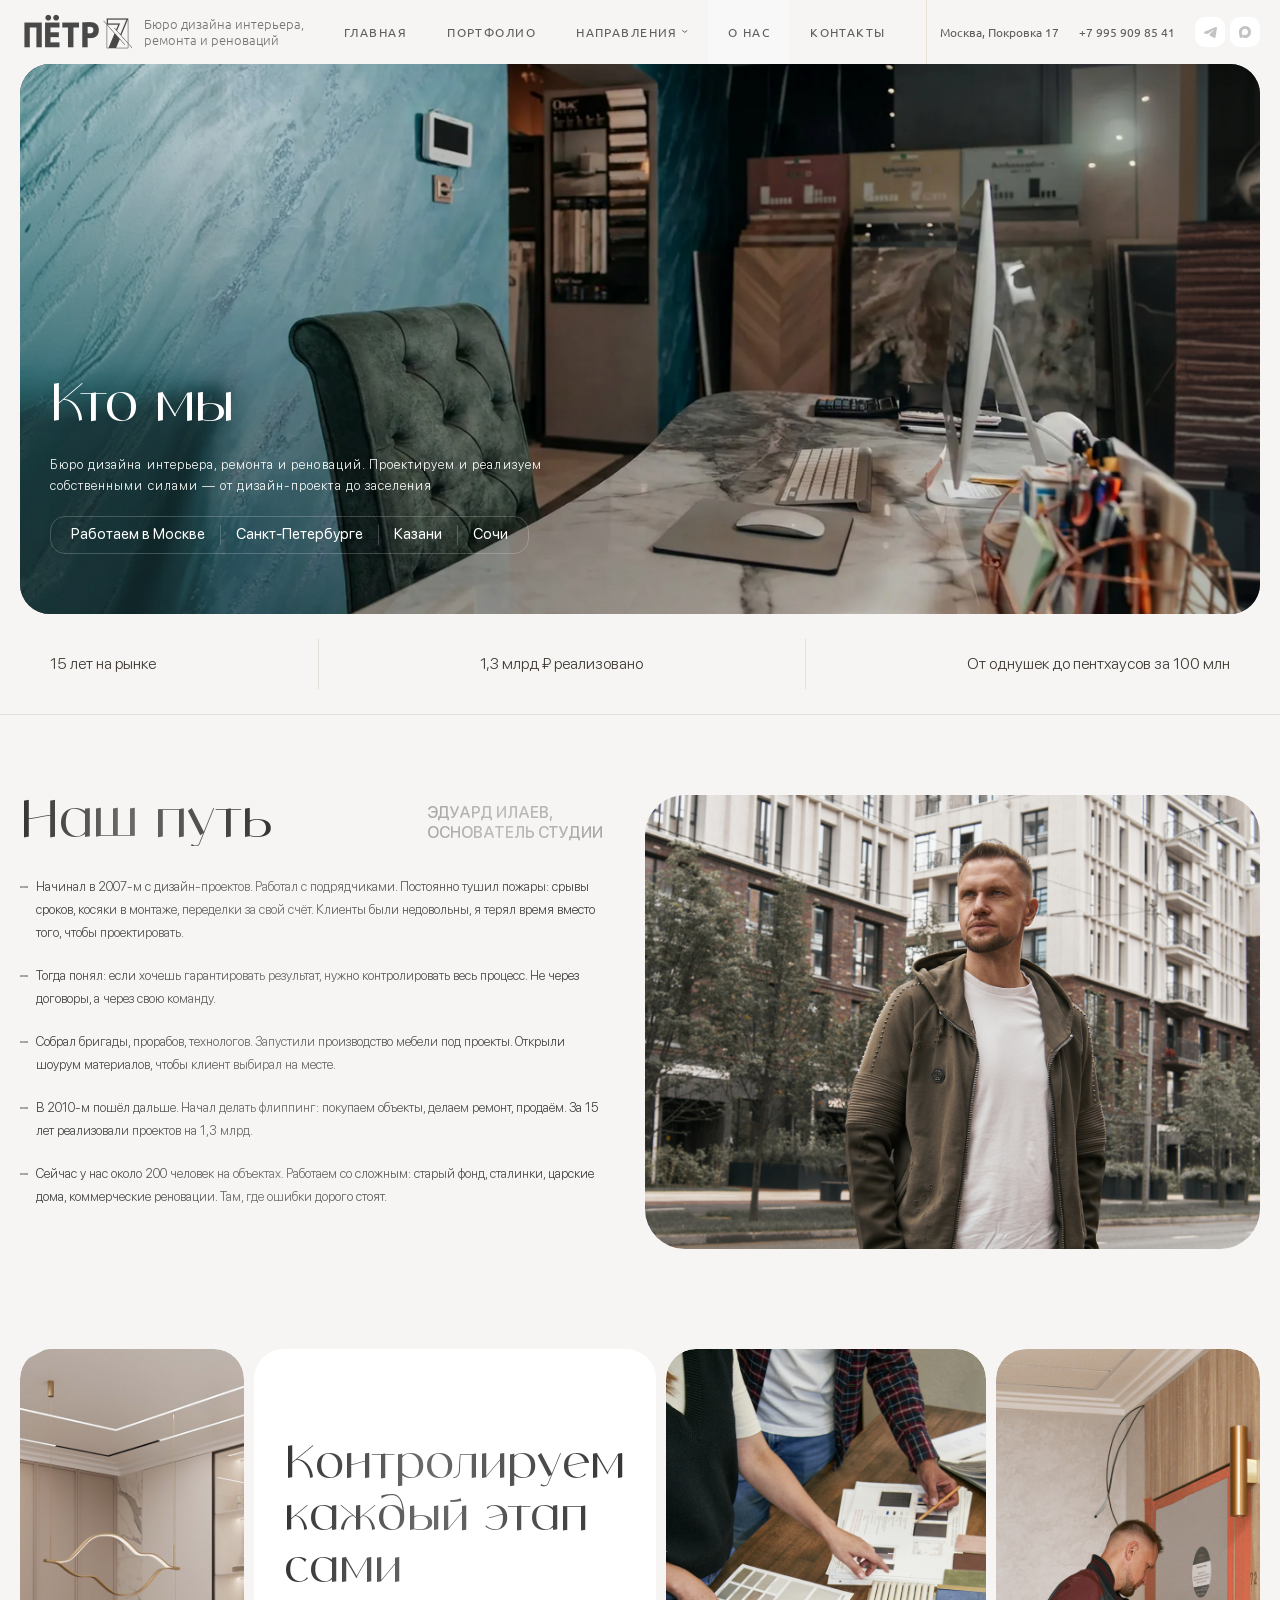
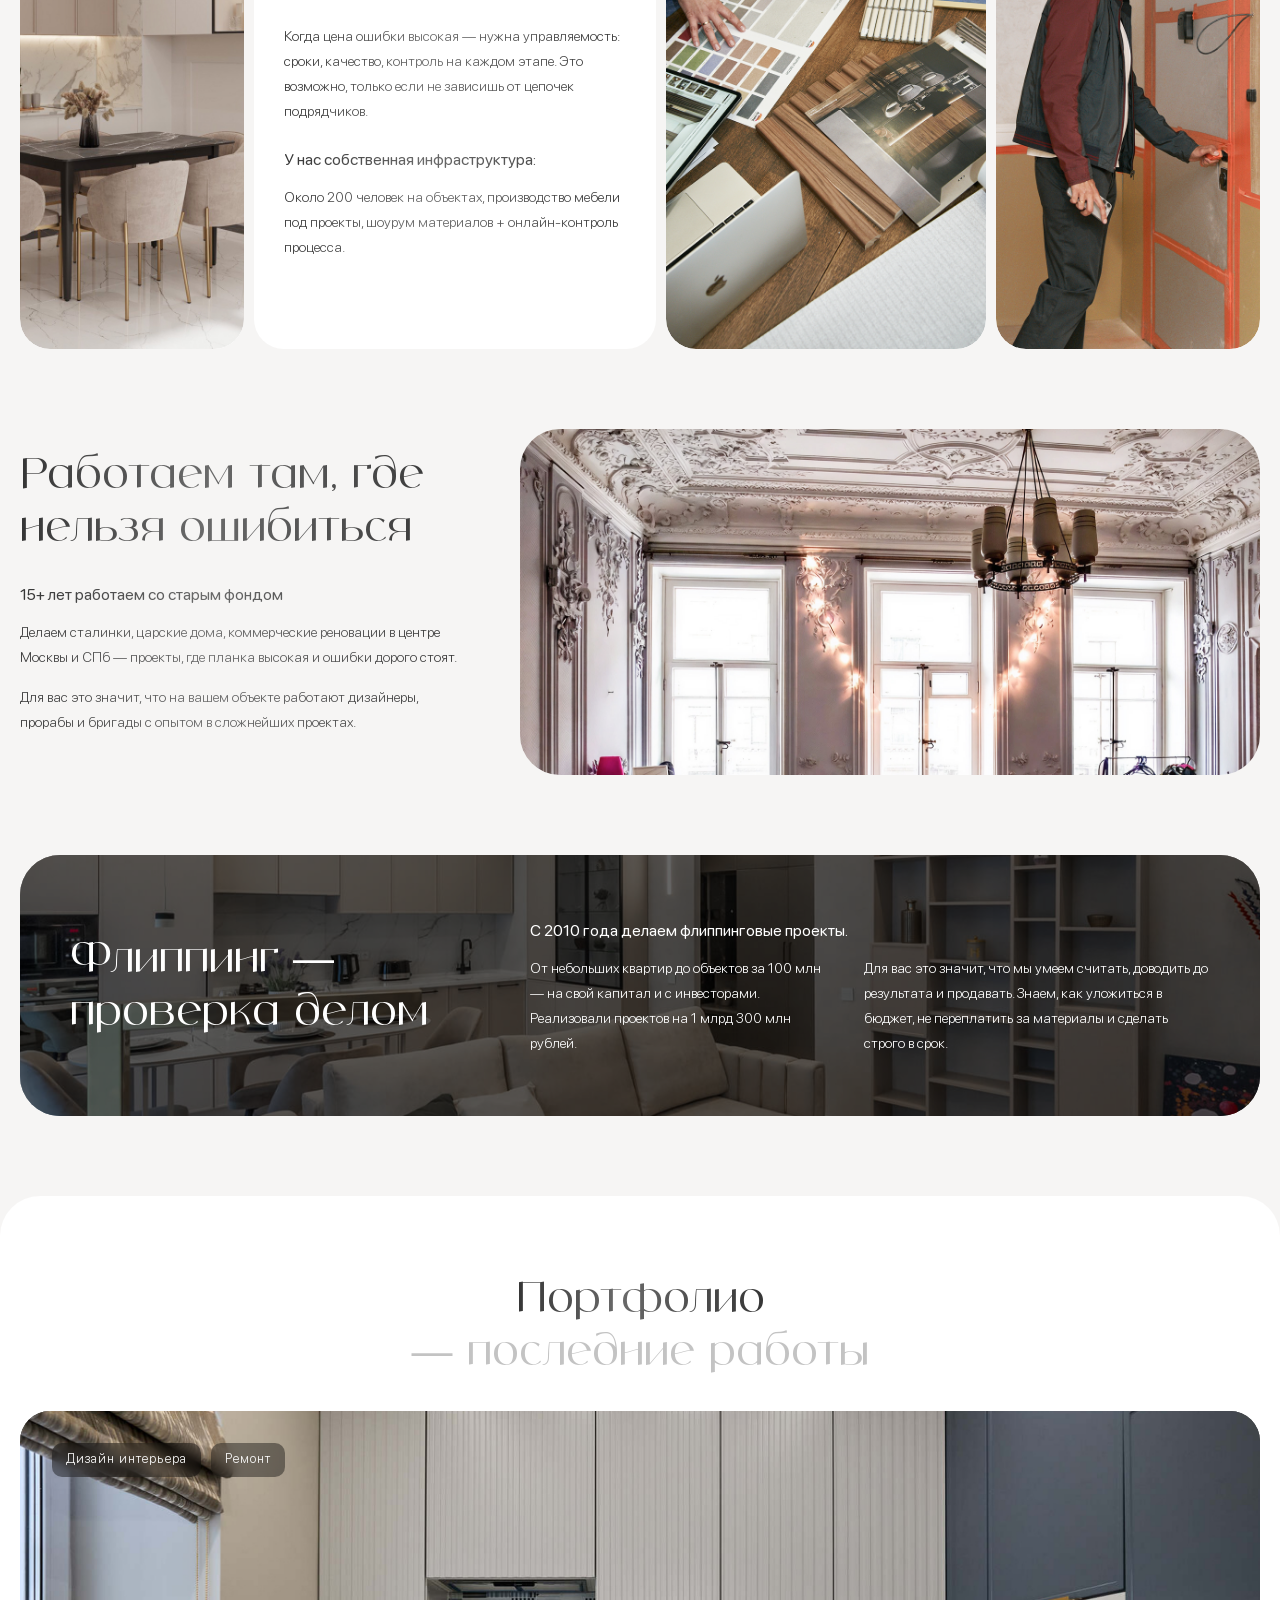
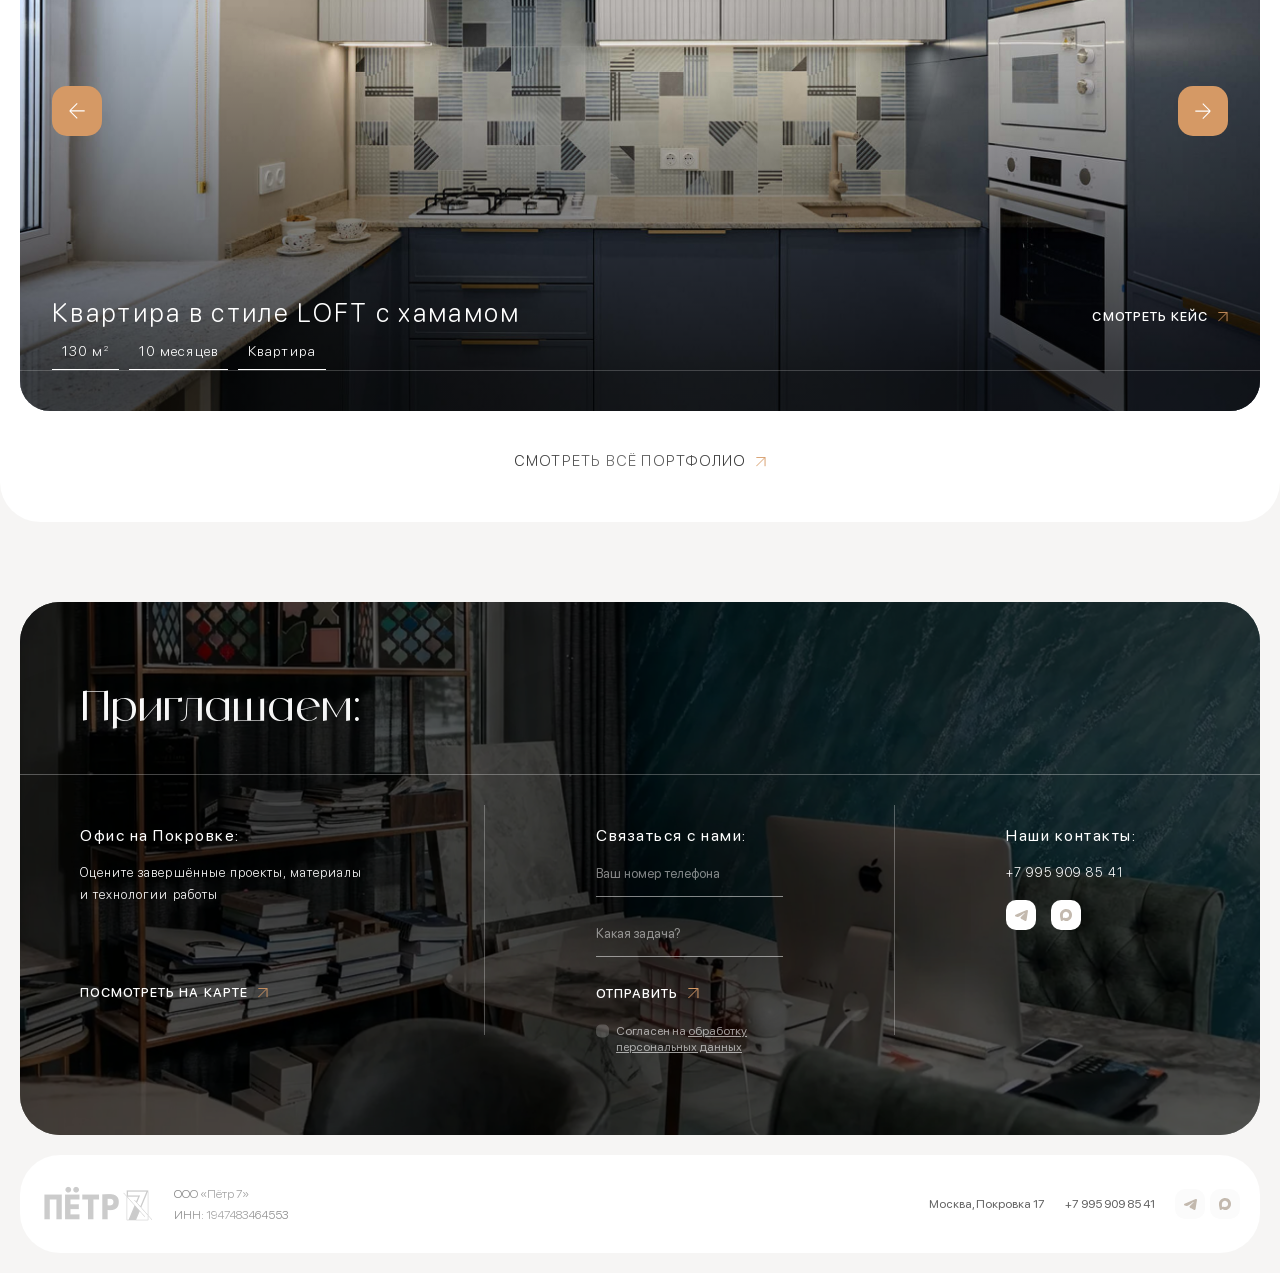
==== commit 146f6df4: "Updated about.html" ====
--- a/about.html
+++ b/about.html
@@ -146,12 +146,51 @@
 				</section>
 
 
-				<section class="about_head block">
+				<section class="mob_menu">
+					<button class="close_btn">
+						<svg class="icon"><use xlink:href="images/sprite.svg#ic_close"></use></svg>
+					</button>
+
+					<div class="links">
+						<div><a href="/">Главная</a></div>
+
+						<div><a href="/">Портфолио</a></div>
+
+						<div><a href="/">Дизайн интерьера</a></div>
+
+						<div><a href="/">Ремонт квартир</a></div>
+
+						<div><a href="/">Реновации</a></div>
+
+						<div><a href="/">Флиппинг</a></div>
+
+						<div><a href="/">Контакты</a></div>
+					</div>
+				</section>
+
+
+				<section class="about_head">
 					<div class="data">
 						<div class="cont l_w">
 							<div class="title">Кто мы</div>
 
-							<div class="desc">Бюро дизайна интерьера, ремонта и реноваций. Проектируем и реализуем собственными силами — от дизайн-проекта до заселения.</div>
+							<div class="desc">Бюро дизайна интерьера, ремонта и реноваций. Проектируем и реализуем собственными силами — от дизайн‑проекта до заселения</div>
+
+							<div class="cities">
+								<div>Работаем в Москве</div>
+
+								<div class="sep"></div>
+
+								<div>Санкт-Петербурге</div>
+
+								<div class="sep"></div>
+
+								<div>Казани</div>
+
+								<div class="sep"></div>
+
+								<div>Сочи</div>
+							</div>
 						</div>
 
 						<picture class="bg">
@@ -161,31 +200,318 @@
 				</section>
 
 
-				<section class="team block">
+				<section class="service_info_block block s_m">
 					<div class="cont l_w">
-						<div class="block_head">
-							<div class="title medium text_gradient">Собственная команда</div>
-
-							<div class="desc text_gradient">Дизайнеры, инженеры, прорабы, бригады —<br> все в штате. Каждый проект ведёт руководитель, который 24/7 на связи с вами.</div>
+						<div>15 лет на рынке</div>
+
+						<div class="sep"></div>
+
+						<div>1,3 млрд ₽ реализовано</div>
+
+						<div class="sep"></div>
+
+						<div>От однушек до пентхаусов за 100 млн</div>
+					</div>
+				</section>
+
+
+				<section class="about_path block l_m">
+					<div class="cont l_w">
+						<div class="data">
+							<div class="block_head">
+								<div class="title text_gradient">Наш путь</div>
+
+								<div class="author text_gradient">
+									Эдуард Илаев,<br> Основатель студии
+								</div>
+							</div>
+
+							<div class="items">
+								<div class="text_gradient">Начинал в 2007-м с дизайн-проектов. Работал с подрядчиками. Постоянно тушил пожары: срывы сроков, косяки в монтаже, переделки за свой счёт. Клиенты были недовольны, я терял время вместо того, чтобы проектировать.</div>
+
+								<div class="text_gradient">Тогда понял: если хочешь гарантировать результат, нужно контролировать весь процесс. Не через договоры, а через свою команду.</div>
+
+								<div class="text_gradient">Собрал бригады, прорабов, технологов. Запустили производство мебели под проекты. Открыли шоурум материалов, чтобы клиент выбирал на месте.</div>
+
+								<div class="text_gradient">В 2010-м пошёл дальше. Начал делать флиппинг: покупаем объекты, делаем ремонт, продаём. За 15 лет реализовали проектов на 1,3 млрд.</div>
+
+								<div class="text_gradient">Сейчас у нас около 200 человек на объектах. Работаем со сложным: старый фонд, сталинки, царские дома, коммерческие реновации. Там, где ошибки дорого стоят.</div>
+							</div>
 						</div>
 
 						<picture class="image">
-							<img src="images/tmp/team_image.jpg" alt="" loading="lazy" class="cover">
-						</picture>
-					</div>
-				</section>
-
-
-				<section class="infrastructure block">
+							<img src="images/tmp/about_path_image.jpg" alt="" loading="lazy">
+						</picture>
+					</div>
+				</section>
+
+
+				<section class="about_control block">
+					<div class="cont">
+						<picture class="image image1">
+							<img src="images/tmp/about_control_image1.jpg" alt="" loading="lazy" class="cover">
+						</picture>
+
+						<div class="data">
+							<div class="block_head">
+								<div class="title text_gradient">Контролируем каждый этап сами</div>
+							</div>
+
+							<div class="text_block">
+								<p class="text_gradient">Когда цена ошибки высокая — нужна управляемость: сроки, качество, контроль на каждом этапе. Это возможно, только если не зависишь от цепочек подрядчиков.</p>
+
+								<h2 class="text_gradient">У нас собственная инфраструктура:</h2>
+
+								<p class="text_gradient">Около 200 человек на объектах, производство мебели под проекты, шоурум материалов + онлайн‑контроль процесса.</p>
+							</div>
+						</div>
+
+						<picture class="image image2">
+							<img src="images/tmp/about_control_image2.jpg" alt="" loading="lazy" class="cover">
+						</picture>
+
+						<picture class="image image3">
+							<img src="images/tmp/about_control_image3.jpg" alt="" loading="lazy" class="cover">
+						</picture>
+					</div>
+				</section>
+
+
+				<section class="about_mistake block">
 					<div class="cont l_w">
+						<div class="data">
+							<div class="block_head">
+								<div class="title text_gradient">Работаем там, где нельзя ошибиться</div>
+							</div>
+
+							<div class="text_block">
+								<h2 class="text_gradient">15+ лет работаем со старым фондом</h2>
+
+								<p class="text_gradient">Делаем сталинки, царские дома, коммерческие реновации в центре Москвы и СПб — проекты, где планка высокая и ошибки дорого стоят.</p>
+
+								<p class="text_gradient">Для вас это значит, что на вашем объекте работают дизайнеры, прорабы и бригады с опытом в сложнейших проектах.</p>
+							</div>
+						</div>
+
 						<picture class="image">
-							<img src="images/tmp/infrastructure_image.jpg" alt="" loading="lazy" class="cover">
-						</picture>
-
-						<div class="block_head">
-							<div class="title medium text_gradient">Собственная инфраструктура</div>
-
-							<div class="desc text_gradient">Большой шоурум материалов. Производство мебели под проекты.<br> Контролируем качество на каждом этапе. Не зависим от субподрядчиков.</div>
+							<img src="images/tmp/about_mistake_image.jpg" alt="" loading="lazy" class="cover">
+						</picture>
+					</div>
+				</section>
+
+
+				<section class="flipping_block block s_m">
+					<div class="data">
+						<div class="cont l_w">
+							<div class="block_head">
+								<div class="title">Флиппинг —<br> проверка делом</div>
+							</div>
+
+							<div class="text_block">
+								<h2>С 2010 года делаем флиппинговые проекты.</h2>
+
+								<div class="columns">
+									<div>
+										<p>От небольших квартир до объектов за 100 млн — на свой капитал и с инвесторами. Реализовали проектов на 1 млрд 300 млн рублей.</p>
+									</div>
+
+									<div><p>Для вас это значит, что мы умеем считать, доводить до результата и продавать. Знаем, как уложиться в бюджет, не переплатить за материалы и сделать строго в срок.</p></div>
+								</div>
+							</div>
+						</div>
+
+						<picture class="image">
+							<img src="images/tmp/flipping_block_image.jpg" alt="" loading="lazy" class="cover">
+						</picture>
+					</div>
+				</section>
+
+
+				<section class="portfolio block bg_white s_m">
+					<div class="cont">
+						<div class="block_head center l_m">
+							<div class="title">
+								<span class="text_gradient">Портфолио</span><br> <span>— последние работы</span>
+							</div>
+
+							<div class="swiper_tip">
+								<svg class="icon"><use xlink:href="images/sprite.svg#ic_swipe_tip"></use></svg>
+							</div>
+						</div>
+
+						<div class="swiper">
+							<div class="swiper-wrapper">
+								<div class="swiper-slide">
+									<div class="item">
+										<picture class="image">
+											<img src="images/tmp/portfolio_slider_image.jpg" alt="" loading="lazy" class="cover">
+										</picture>
+
+										<div class="tags">
+											<div>Дизайн интерьера</div>
+											<div>Ремонт</div>
+										</div>
+
+										<div class="info">
+											<div class="title">Квартира в стиле LOFT с хамамом</div>
+
+											<div class="link">
+												<a href="/">
+													<span>СМОТРЕТЬ КЕЙС</span>
+
+													<svg class="icon"><use xlink:href="images/sprite.svg#ic_arrow_diagonal"></use></svg>
+												</a>
+											</div>
+
+											<div class="features">
+												<div>130 м<sup>2</sup></div>
+												<div>10 месяцев</div>
+												<div>Квартира</div>
+											</div>
+										</div>
+									</div>
+								</div>
+
+								<div class="swiper-slide">
+									<div class="item">
+										<picture class="image">
+											<img src="images/tmp/portfolio_slider_image.jpg" alt="" loading="lazy" class="cover">
+										</picture>
+
+										<div class="tags">
+											<div>Дизайн интерьера</div>
+											<div>Ремонт</div>
+										</div>
+
+										<div class="info">
+											<div class="title">Квартира в стиле LOFT с хамамом</div>
+
+											<div class="link">
+												<a href="/">
+													<span>СМОТРЕТЬ КЕЙС</span>
+
+													<svg class="icon"><use xlink:href="images/sprite.svg#ic_arrow_diagonal"></use></svg>
+												</a>
+											</div>
+
+											<div class="features">
+												<div>130 м<sup>2</sup></div>
+												<div>10 месяцев</div>
+												<div>Квартира</div>
+											</div>
+										</div>
+									</div>
+								</div>
+
+								<div class="swiper-slide">
+									<div class="item">
+										<picture class="image">
+											<img src="images/tmp/portfolio_slider_image.jpg" alt="" loading="lazy" class="cover">
+										</picture>
+
+										<div class="tags">
+											<div>Дизайн интерьера</div>
+											<div>Ремонт</div>
+										</div>
+
+										<div class="info">
+											<div class="title">Квартира в стиле LOFT с хамамом</div>
+
+											<div class="link">
+												<a href="/">
+													<span>СМОТРЕТЬ КЕЙС</span>
+
+													<svg class="icon"><use xlink:href="images/sprite.svg#ic_arrow_diagonal"></use></svg>
+												</a>
+											</div>
+
+											<div class="features">
+												<div>130 м<sup>2</sup></div>
+												<div>10 месяцев</div>
+												<div>Квартира</div>
+											</div>
+										</div>
+									</div>
+								</div>
+
+								<div class="swiper-slide">
+									<div class="item">
+										<picture class="image">
+											<img src="images/tmp/portfolio_slider_image.jpg" alt="" loading="lazy" class="cover">
+										</picture>
+
+										<div class="tags">
+											<div>Дизайн интерьера</div>
+											<div>Ремонт</div>
+										</div>
+
+										<div class="info">
+											<div class="title">Квартира в стиле LOFT с хамамом</div>
+
+											<div class="link">
+												<a href="/">
+													<span>СМОТРЕТЬ КЕЙС</span>
+
+													<svg class="icon"><use xlink:href="images/sprite.svg#ic_arrow_diagonal"></use></svg>
+												</a>
+											</div>
+
+											<div class="features">
+												<div>130 м<sup>2</sup></div>
+												<div>10 месяцев</div>
+												<div>Квартира</div>
+											</div>
+										</div>
+									</div>
+								</div>
+
+								<div class="swiper-slide">
+									<div class="item">
+										<picture class="image">
+											<img src="images/tmp/portfolio_slider_image.jpg" alt="" loading="lazy" class="cover">
+										</picture>
+
+										<div class="tags">
+											<div>Дизайн интерьера</div>
+											<div>Ремонт</div>
+										</div>
+
+										<div class="info">
+											<div class="title">Квартира в стиле LOFT с хамамом</div>
+
+											<div class="link">
+												<a href="/">
+													<span>СМОТРЕТЬ КЕЙС</span>
+
+													<svg class="icon"><use xlink:href="images/sprite.svg#ic_arrow_diagonal"></use></svg>
+												</a>
+											</div>
+
+											<div class="features">
+												<div>130 м<sup>2</sup></div>
+												<div>10 месяцев</div>
+												<div>Квартира</div>
+											</div>
+										</div>
+									</div>
+								</div>
+							</div>
+
+							<button class="swiper-button-prev">
+								<svg class="icon"><use xlink:href="images/sprite.svg#ic_arrow_hor"></use></svg>
+							</button>
+
+							<button class="swiper-button-next">
+								<svg class="icon"><use xlink:href="images/sprite.svg#ic_arrow_hor"></use></svg>
+							</button>
+						</div>
+
+						<div class="all_link">
+							<a href="/">
+								<span class="text_gradient">СМОТРЕТЬ ВСЁ ПОРТФОЛИО</span>
+
+								<svg class="icon"><use xlink:href="images/sprite.svg#ic_arrow_diagonal"></use></svg>
+							</a>
 						</div>
 					</div>
 				</section>
--- a/css/styles.css
+++ b/css/styles.css
@@ -238,25 +238,6 @@
 
 
 
-.overlay
-{
-    position: fixed;
-    top: 0;
-    left: 0;
-
-    display: none;
-
-    width: 100%;
-    height: 100%;
-
-    z-index: 100;
-
-    opacity: .6;
-    background: var(--dark_color);
-}
-
-
-
 .text_gradient
 {
     background: linear-gradient(90deg, var(--dark_color) 0%, #6a6a6a 41.83%, var(--dark_color) 100%);
@@ -1292,15 +1273,13 @@
 
 
 
-.mob_header.fixed,
-.menu_open .mob_header
+.mob_header.fixed
 {
     pointer-events: none;
 }
 
 
-.mob_header.fixed .top,
-.menu_open .mob_header .top
+.mob_header.fixed .top
 {
     pointer-events: auto;
 
@@ -1309,17 +1288,126 @@
 }
 
 
-.mob_header.fixed .bottom,
-.menu_open .mob_header .bottom
+.mob_header.fixed .bottom
 {
     opacity: 0;
 }
 
 
-.mob_header.fixed .btns .btn:not(.mob_menu_btn),
-.menu_open .mob_header .btns .btn:not(.mob_menu_btn)
+.mob_header.fixed .btns .btn:not(.mob_menu_btn)
 {
     background: #f9f9f9;
+}
+
+
+
+/*---------------
+    Mob. menu
+---------------*/
+.mob_menu
+{
+    position: fixed;
+    top: 0;
+    right: 100%;
+    left: 100%;
+
+    display: flex;
+    overflow: auto;
+    flex-direction: column;
+    justify-content: center;
+
+    width: 100%;
+    height: 100%;
+    min-height: -moz-available;
+    min-height: -webkit-fill-available;
+    min-height:         fill-available;
+    padding-block: var(--block_padding_xl);
+    padding-inline: var(--cont_padding);
+
+    z-index: 101;
+    transition: transform .3s linear;
+    text-align: center;
+
+    background: rgba(0, 0, 0, .50);
+
+    -webkit-backdrop-filter: blur(25px);
+            backdrop-filter: blur(25px);
+    overscroll-behavior-y: contain;
+}
+
+
+.mob_menu.show
+{
+    transform: translateX(-100%);
+}
+
+
+.mob_menu .close_btn
+{
+    position: absolute;
+    top: var(--inner_gap);
+    right: 25px;
+
+    display: flex;
+    align-content: center;
+    align-items: center;
+    flex-wrap: wrap;
+    justify-content: center;
+
+    width: 45px;
+
+    z-index: 9;
+
+    color: var(--light_color);
+    border-radius: var(--border_radius_xs);
+    background: var(--primary_color);
+
+    aspect-ratio: 1 / 1;
+}
+
+
+.mob_menu .close_btn .icon
+{
+    display: block;
+
+    width: 19px;
+
+    aspect-ratio: 1 / 1;
+}
+
+
+.mob_menu .links
+{
+    display: flex;
+    flex-direction: column;
+
+    font-family: var(--font_family3);
+    font-size: var(--font_size_l);
+    line-height: 1;
+
+    letter-spacing: 2.4px;
+    text-transform: uppercase;
+
+    gap: 50px;
+}
+
+
+.mob_menu .links a
+{
+    display: inline-block;
+
+    transition: color .2s linear;
+    vertical-align: top;
+    text-decoration: none;
+
+    color: rgba(255, 255, 255, .6);
+}
+
+
+.mob_menu .links a:hover,
+.mob_menu .links a.active
+{
+    color: var(--light_color);
 }
 
 
@@ -3337,10 +3425,10 @@
 /*--------------------
     Contacts block
 --------------------*/
-/* .contacts_block:not(:has(> .cont))
+.contacts_block:not(:has(> .cont))
 {
     padding-inline: var(--cont_padding);
-} */
+}
 
 
 .contacts_block:not(.block)
@@ -4005,6 +4093,37 @@
 }
 
 
+.about_head .cities
+{
+    display: flex;
+    align-content: stretch;
+    align-items: stretch;
+    flex-wrap: wrap;
+    justify-content: flex-start;
+
+    width: fit-content;
+    padding-block: 8px;
+    padding-inline: var(--inner_gap);
+
+    font-size: var(--font_size_l);
+
+    border: 1px solid rgba(255, 255, 255, .2);
+    border-radius: 15px;
+
+    gap: 15px;
+}
+
+
+.about_head .cities .sep
+{
+    width: 1px;
+    height: 20px;
+
+    opacity: .2;
+    background: var(--bg_white);
+}
+
+
 .about_head .bg
 {
     position: absolute;
@@ -4014,104 +4133,6 @@
 
     z-index: 1;
     pointer-events: none;
-}
-
-
-
-/*----------
-    Team
-----------*/
-.team .cont
-{
-    display: flex;
-    align-content: stretch;
-    align-items: stretch;
-    flex-wrap: wrap;
-    justify-content: space-between;
-
-    gap: var(--inner_gap);
-}
-
-
-.team .block_head
-{
-    justify-content: center;
-
-    width: 400px;
-    max-width: 100%;
-    margin: 0;
-    padding: 60px;
-
-    border-radius: var(--border_radius_l);
-    background: var(--bg_white);
-
-    gap: 15px;
-}
-
-
-.team .image
-{
-    display: block;
-    overflow: hidden;
-
-    width: calc(100% - 400px - var(--inner_gap));
-    min-height: 650px;
-
-    border-radius: var(--border_radius_l);
-}
-
-
-
-/*--------------------
-    Infrastructure
---------------------*/
-.infrastructure .cont
-{
-    display: flex;
-    flex-direction: column;
-
-    gap: var(--inner_gap);
-}
-
-
-.infrastructure .block_head
-{
-    align-content: center;
-    align-items: center;
-    flex-direction: row;
-    flex-wrap: wrap;
-    justify-content: space-between;
-
-    margin: 0;
-    padding: 60px;
-
-    border-radius: var(--border_radius_l);
-    background: var(--bg_white);
-}
-
-
-.infrastructure .block_head .title
-{
-    width: 417px;
-    max-width: 100%;
-}
-
-
-.infrastructure .block_head .desc
-{
-    width: 420px;
-    max-width: 100%;
-}
-
-
-.infrastructure .image
-{
-    display: block;
-    overflow: hidden;
-
-    height: 347px;
-
-    border-radius: var(--border_radius_l);
 }
 
 
@@ -5962,6 +5983,8 @@
     font-size: var(--font_size_xl);
     font-weight: 300;
     line-height: calc(100% + 6px);
+
+    text-align: center;
 
     color: #3e3831;
     border-bottom: 1px solid rgba(151, 131, 108, .2);
@@ -7576,6 +7599,359 @@
 
 
 
+/*----------------
+    About path
+----------------*/
+.about_path .cont
+{
+    display: flex;
+    align-content: flex-start;
+    align-items: flex-start;
+    flex-wrap: wrap;
+    justify-content: space-between;
+}
+
+
+.about_path .data
+{
+    width: calc(50% - var(--inner_gap_xs));
+    padding-right: 52px;
+}
+
+
+.about_path .block_head
+{
+    display: flex;
+    align-content: center;
+    align-items: center;
+    flex-direction: row;
+    flex-wrap: wrap;
+    justify-content: space-between;
+
+    padding-bottom: var(--inner_gap_xs);
+}
+
+
+.about_path .block_head .title
+{
+    font-size: calc(var(--font_size_title_l) - 1px);
+    line-height: 1;
+}
+
+
+.about_path .author
+{
+    margin-top: var(--inner_gap_xs);
+
+    font-size: calc(var(--font_size_l) + 1px);
+    font-weight: 500;
+    line-height: calc(100% + 4px);
+
+    text-transform: uppercase;
+
+    opacity: .4;
+}
+
+
+.about_path .items
+{
+    display: flex;
+    flex-direction: column;
+
+    font-weight: 300;
+    line-height: calc(100% + 10px);
+
+    gap: var(--inner_gap);
+}
+
+
+.about_path .items > *
+{
+    position: relative;
+
+    padding-left: 16px;
+}
+
+
+.about_path .items > *:before
+{
+    position: absolute;
+    top: .5lh;
+    left: 0;
+
+    width: 8px;
+    height: 1px;
+
+    content: '';
+    transform: translateY(-50%);
+
+    border-radius: 2px;
+    background: linear-gradient(90deg, var(--dark_color) 0%, #6a6a6a 41.83%, var(--dark_color) 100%);
+}
+
+
+.about_path .image
+{
+    display: block;
+
+    width: calc(50% + 60px - var(--inner_gap_xs));
+    margin-right: -60px;
+
+    border-radius: var(--border_radius_l);
+}
+
+
+.about_path .image img
+{
+    display: block;
+
+    width: 100%;
+
+    border-radius: inherit;
+}
+
+
+
+/*-------------------
+    About control
+-------------------*/
+.about_control
+{
+    --content_width: 1400px;
+}
+
+
+.about_control .cont
+{
+    display: flex;
+    align-content: stretch;
+    align-items: stretch;
+    flex-wrap: wrap;
+    justify-content: space-between;
+
+    gap: var(--inner_gap_s);
+}
+
+
+.about_control .image
+{
+    display: block;
+    overflow: hidden;
+
+    max-width: 100%;
+
+    border-radius: var(--inner_gap_l);
+    background: var(--bg_white);
+}
+
+
+.about_control .image1
+{
+    width: 260px;
+}
+
+.about_control .image2
+{
+    width: 387px;
+}
+
+.about_control .image3
+{
+    width: 308px;
+}
+
+
+.about_control .data
+{
+    display: flex;
+    flex-direction: column;
+    justify-content: center;
+
+    width: calc(100% - 985px);
+    min-height: 650px;
+    padding-block: var(--block_padding);
+    padding-inline: 37px;
+
+    border-radius: var(--inner_gap_l);
+    background: var(--bg_white);
+}
+
+
+.about_control .block_head
+{
+    margin-bottom: var(--inner_gap_l);
+}
+
+
+.about_control .block_head .title
+{
+    font-size: 45px;
+    line-height: calc(100% + 7px);
+}
+
+
+
+/*-------------------
+    About mistake
+-------------------*/
+.about_mistake .cont
+{
+    display: flex;
+    align-content: flex-start;
+    align-items: flex-start;
+    flex-wrap: wrap;
+    justify-content: space-between;
+}
+
+
+.about_mistake .data
+{
+    width: 500px;
+    max-width: 100%;
+    padding-top: 27px;
+}
+
+
+.about_mistake .text_block
+{
+    width: 440px;
+    max-width: 100%;
+}
+
+
+.about_mistake .image
+{
+    display: block;
+
+    width: calc(100% - 560px + 60px);
+    margin-right: -60px;
+
+    border-radius: var(--border_radius_l);
+    background: var(--bg_white);
+}
+
+
+.about_mistake .image img
+{
+    display: block;
+
+    width: 100%;
+    min-height: 260px;
+
+    object-fit: cover;
+    border-radius: inherit;
+}
+
+
+
+/*--------------------
+    Flipping block
+--------------------*/
+.flipping_block
+{
+    padding-inline: var(--inner_gap);
+}
+
+
+.flipping_block .data
+{
+    position: relative;
+
+    overflow: hidden;
+
+    width: 1400px;
+    max-width: 100%;
+    margin-inline: auto;
+    padding-block: 66px 76px;
+
+    color: var(--light_color);
+    border-radius: var(--border_radius_l);
+    background: var(--bg_dark);
+}
+
+
+.flipping_block .image
+{
+    position: absolute;
+    inset: 0;
+
+    display: block;
+
+    z-index: 1;
+    pointer-events: none;
+}
+
+
+.flipping_block .image:after
+{
+    position: absolute;
+    inset: 0;
+
+    display: block;
+
+    content: '';
+
+    background: rgba(0, 0, 0, .60);
+}
+
+
+.flipping_block .cont
+{
+    position: relative;
+
+    display: flex;
+    align-content: center;
+    align-items: center;
+    flex-wrap: wrap;
+    justify-content: space-between;
+
+    z-index: 3;
+}
+
+
+.flipping_block .block_head
+{
+    width: 600px;
+    max-width: 100%;
+    margin-bottom: 0;
+}
+
+
+.flipping_block .text_block
+{
+    align-self: center;
+
+    width: 680px;
+    max-width: 100%;
+}
+
+
+.flipping_block .text_block .columns
+{
+    display: flex;
+    align-content: flex-start;
+    align-items: flex-start;
+    flex-wrap: wrap;
+    justify-content: space-between;
+
+    gap: var(--inner_gap_l);
+}
+
+
+.flipping_block .text_block .columns > *
+{
+    width: 304px;
+    max-width: 100%;
+}
+
+
+.flipping_block .text_block .columns > * + *
+{
+    width: calc(100% - 304px - var(--inner_gap_l));
+}
+
+
+
 /*------------
     Footer
 ------------*/
--- a/css/response_1439.css
+++ b/css/response_1439.css
@@ -394,41 +394,6 @@
 
 
 
-    /*----------
-        Team
-    ----------*/
-    .team .block_head
-    {
-        width: 380px;
-
-        gap: var(--inner_gap);
-    }
-
-
-    .team .image
-    {
-        width: calc(100% - 380px - var(--inner_gap));
-        min-height: 600px;
-    }
-
-
-
-    /*--------------------
-        Infrastructure
-    --------------------*/
-    .infrastructure .image
-    {
-        height: 340px;
-    }
-
-
-    .infrastructure .block_head .title
-    {
-        width: 400px;
-    }
-
-
-
     /*------------------
         Service head
     ------------------*/
@@ -738,6 +703,86 @@
 
 
 
+    /*----------------
+        About path
+    ----------------*/
+    .about_path .data
+    {
+        padding-right: var(--block_padding);
+    }
+
+
+    .about_path .image
+    {
+        width: calc(50% - var(--inner_gap_xs));
+        margin-right: 0;
+    }
+
+
+
+    /*-------------------
+        About control
+    -------------------*/
+    .about_control .image1
+    {
+        width: 224px;
+    }
+
+    .about_control .image2
+    {
+        width: 320px;
+    }
+
+    .about_control .image3
+    {
+        width: 264px;
+    }
+
+
+    .about_control .data
+    {
+        width: calc(100% - 838px);
+        min-height: 600px;
+        padding-inline: var(--inner_gap_l);
+    }
+
+
+
+    /*-------------------
+        About mistake
+    -------------------*/
+    .about_mistake .data
+    {
+        width: 440px;
+        padding-top: var(--inner_gap);
+    }
+
+
+    .about_mistake .image
+    {
+        width: calc(100% - 500px);
+        margin-right: 0;
+    }
+
+
+
+    /*--------------------
+        Flipping block
+    --------------------*/
+    .flipping_block .data
+    {
+        padding-block: 60px;
+        padding-inline: var(--inner_gap_l);
+    }
+
+
+    .flipping_block .block_head
+    {
+        width: 360px;
+    }
+
+
+
     /*------------
         Footer
     ------------*/
--- a/css/response_1279.css
+++ b/css/response_1279.css
@@ -27,102 +27,7 @@
     ------------*/
     header
     {
-        position: fixed;
-        top: 0;
-        left: 100%;
-
-        width: 100%;
-        height: 100%;
-        min-height: -moz-available;
-        min-height: -webkit-fill-available;
-        min-height:         fill-available;
-        padding-block: 80px var(--inner_gap);
-        padding-inline: var(--inner_gap);
-
-        z-index: 101;
-        transition: transform .3s linear;
-    }
-
-
-    header.show
-    {
-        transform: translateX(-100%);
-    }
-
-
-    header .cont
-    {
-        display: flex;
-        overflow: auto;
-        align-content: flex-start;
-        align-items: flex-start;
-        justify-content: flex-start;
-
-        padding: var(--inner_gap);
-
-        border-radius: var(--border_radius_xs);
-        background: var(--bg_white);
-        box-shadow: 0 10px 30px 0 rgba(0, 0, 0, .10);
-
-        overscroll-behavior-y: contain;
-    }
-
-
-    header .logo
-    {
         display: none;
-    }
-
-
-    header .menu
-    {
-        align-content: flex-start;
-        align-items: flex-start;
-        flex-direction: column;
-        justify-content: flex-start;
-
-        width: 100%;
-        margin: 0 0 var(--block_padding_l);
-        padding-block: 0 var(--inner_gap);
-        padding-inline: 0;
-
-        border: none;
-        border-bottom: 1px solid #eae2d9;
-
-        gap: var(--inner_gap);
-    }
-
-
-    header .menu .item > a
-    {
-        height: auto;
-        padding: 0;
-    }
-
-
-    header .address
-    {
-        align-self: center;
-
-        margin-right: auto;
-
-        font-size: var(--font_size);
-    }
-
-
-    header .phone
-    {
-        align-self: center;
-
-        margin-left: 0;
-
-        font-size: var(--font_size);
-    }
-
-
-    header .messengers a
-    {
-        background: #f9f9f9;
     }
 
 
@@ -495,46 +400,6 @@
 
 
 
-    /*----------
-        Team
-    ----------*/
-    .team .block_head
-    {
-        width: 340px;
-        padding: var(--block_padding_l);
-    }
-
-
-    .team .image
-    {
-        width: calc(100% - 340px - var(--inner_gap));
-        min-height: 472px;
-    }
-
-
-
-    /*--------------------
-        Infrastructure
-    --------------------*/
-    .infrastructure .image
-    {
-        height: 268px;
-    }
-
-
-    .infrastructure .block_head
-    {
-        padding: var(--block_padding_l);
-    }
-
-
-    .infrastructure .block_head .title
-    {
-        width: 360px;
-    }
-
-
-
     /*------------------
         Service head
     ------------------*/
@@ -823,4 +688,87 @@
     {
         min-height: 440px;
     }
+
+
+
+    /*----------------
+        About path
+    ----------------*/
+    .about_path .author
+    {
+        font-size: var(--font_size_l);
+    }
+
+
+    .about_path .image
+    {
+        border-radius: var(--border_radius);
+    }
+
+
+
+    /*-------------------
+        About control
+    -------------------*/
+    .about_control .image
+    {
+        display: none;
+    }
+
+
+    .about_control .data
+    {
+        width: 100%;
+        min-height: 0;
+        padding-block: 60px;
+        padding-inline: var(--block_padding_l);
+    }
+
+
+
+    /*-------------------
+        About mistake
+    -------------------*/
+    .about_mistake .data
+    {
+        width: 400px;
+        padding-top: 0;
+    }
+
+
+    .about_mistake .image
+    {
+        width: calc(100% - 440px);
+
+        border-radius: var(--border_radius);
+    }
+
+
+
+    /*--------------------
+        Flipping block
+    --------------------*/
+    .flipping_block .block_head
+    {
+        width: 100%;
+        margin-bottom: var(--block_head_offset);
+    }
+
+
+    .flipping_block .text_block
+    {
+        width: 100%;
+    }
+
+
+    .flipping_block .text_block .columns > *
+    {
+        width: 360px;
+    }
+
+
+    .flipping_block .text_block .columns > * + *
+    {
+        width: calc(100% - 360px - var(--inner_gap_l));
+    }
 }
--- a/css/response_1023.css
+++ b/css/response_1023.css
@@ -546,70 +546,6 @@
 
 
 
-    /*----------------
-        About head
-    ----------------*/
-    .about_head .data
-    {
-        height: 660px;
-    }
-
-
-
-    /*----------
-        Team
-    ----------*/
-    .team .block_head
-    {
-        align-content: center;
-        align-items: center;
-
-        width: 100%;
-        padding-block: 60px;
-        padding-inline: var(--inner_gap_l);
-
-        text-align: center;
-    }
-
-
-    .team .image
-    {
-        width: 100%;
-        min-height: 0;
-    }
-
-
-
-    /*--------------------
-        Infrastructure
-    --------------------*/
-    .infrastructure .image
-    {
-        height: 220px;
-    }
-
-
-    .infrastructure .block_head
-    {
-        justify-content: center;
-
-        width: 100%;
-        padding-block: 60px;
-        padding-inline: var(--inner_gap_l);
-
-        text-align: center;
-
-        gap: var(--inner_gap);
-    }
-
-
-    .infrastructure .block_head .desc
-    {
-        width: 428px;
-    }
-
-
-
     /*------------------
         Service head
     ------------------*/
@@ -992,6 +928,87 @@
 
 
 
+    /*----------------
+        About path
+    ----------------*/
+    .about_path .data
+    {
+        width: 100%;
+        padding: 0;
+    }
+
+
+    .about_path .author
+    {
+        display: none;
+    }
+
+
+    .about_path .image
+    {
+        width: 100%;
+        margin-top: var(--inner_gap_l);
+    }
+
+
+
+    /*-------------------
+        About control
+    -------------------*/
+    .about_control .data
+    {
+        padding-block: var(--block_padding_l);
+        padding-inline: var(--inner_gap_l);
+    }
+
+
+
+    /*-------------------
+        About mistake
+    -------------------*/
+    .about_mistake .data
+    {
+        width: 100%;
+    }
+
+
+    .about_mistake .text_block
+    {
+        width: 100%;
+    }
+
+
+    .about_mistake .image
+    {
+        width: 100%;
+        margin-top: var(--inner_gap_l);
+    }
+
+
+
+    /*--------------------
+        Flipping block
+    --------------------*/
+    .flipping_block .data
+    {
+        padding-block: var(--block_padding_l);
+        padding-inline: var(--inner_gap_s);
+    }
+
+
+    .flipping_block .text_block .columns > *
+    {
+        width: 304px;
+    }
+
+
+    .flipping_block .text_block .columns > * + *
+    {
+        width: calc(100% - 304px - var(--inner_gap_l));
+    }
+
+
+
     /*------------------
         PopUp - Quiz
     ------------------*/
--- a/css/response_767.css
+++ b/css/response_767.css
@@ -535,11 +535,11 @@
     /*--------------------
         Contacts block
     --------------------*/
-    /* .contacts_block:not(:has(> .cont)),
+    .contacts_block:not(:has(> .cont)),
     .contacts_block .cont.row
     {
         padding-inline: var(--cont_padding_half);
-    } */
+    }
 
 
     .contacts_block .info .block_head .desc
@@ -585,42 +585,30 @@
     }
 
 
-
-    /*----------
-        Team
-    ----------*/
-    .team .cont
-    {
-        padding-inline: var(--cont_padding_half);
-    }
-
-
-
-    /*--------------------
-        Infrastructure
-    --------------------*/
-    .infrastructure .cont
-    {
-        padding-inline: var(--cont_padding_half);
-    }
-
-
-    .infrastructure .block_head
+    .about_head .data
+    {
+        padding-block: var(--block_padding_l) var(--inner_gap);
+    }
+
+
+    .about_head .cont
     {
         padding-inline: var(--inner_gap);
     }
 
 
-    .infrastructure .block_head .title,
-    .infrastructure .block_head .desc
-    {
-        width: 100%;
-    }
-
-
-    .infrastructure .block_head .desc br
-    {
-        display: none;
+    .about_head .cities
+    {
+        justify-content: center;
+
+        gap: var(--inner_gap_s);
+    }
+
+
+    .about_head .cities .sep
+    {
+        width: 100%;
+        height: 1px;
     }
 
 
@@ -1336,6 +1324,34 @@
 
 
 
+    /*-------------------
+        About control
+    -------------------*/
+    .about_control .data
+    {
+        padding-inline: var(--inner_gap);
+    }
+
+
+    .about_control .block_head .title
+    {
+        font-size: 40px;
+        line-height: calc(100% + 6px);
+    }
+
+
+
+    /*--------------------
+        Flipping block
+    --------------------*/
+    .flipping_block .text_block .columns > *,
+    .flipping_block .text_block .columns > * + *
+    {
+        width: 100%;
+    }
+
+
+
     /*------------
         Footer
     ------------*/
